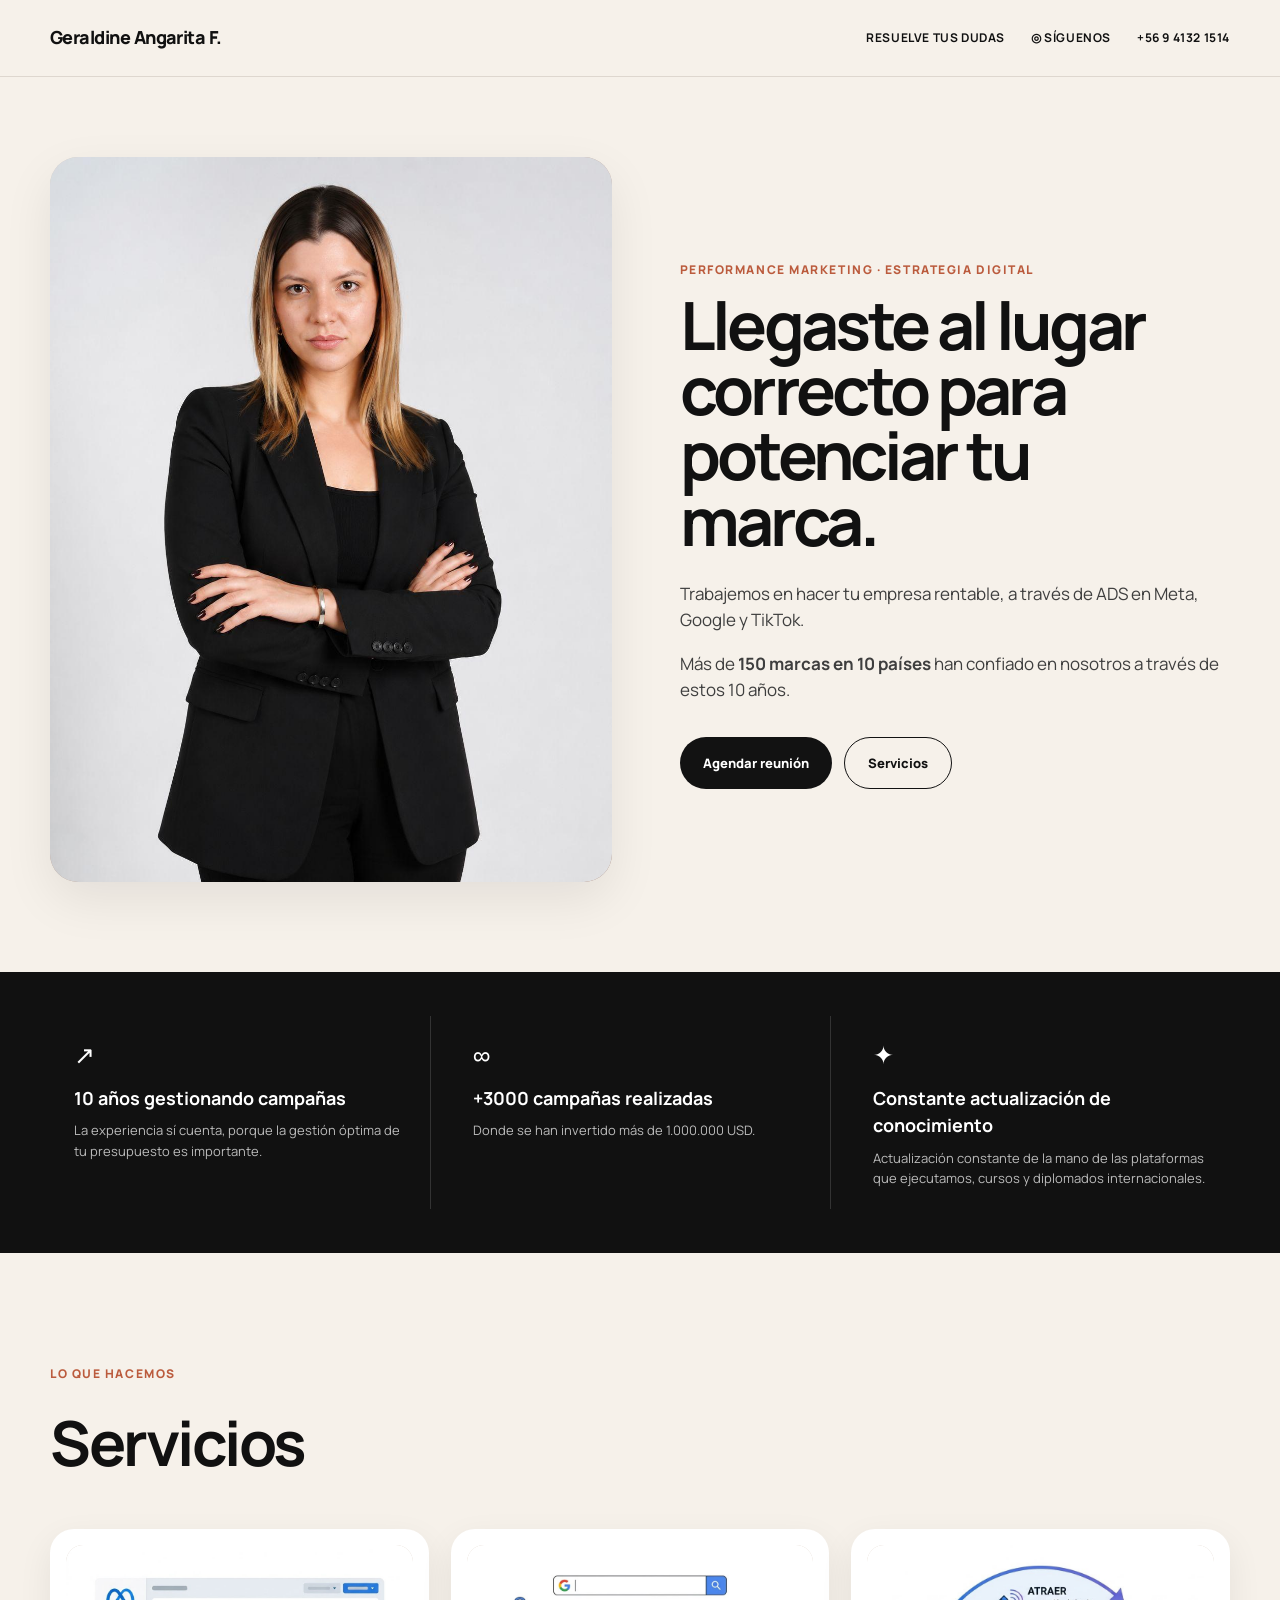
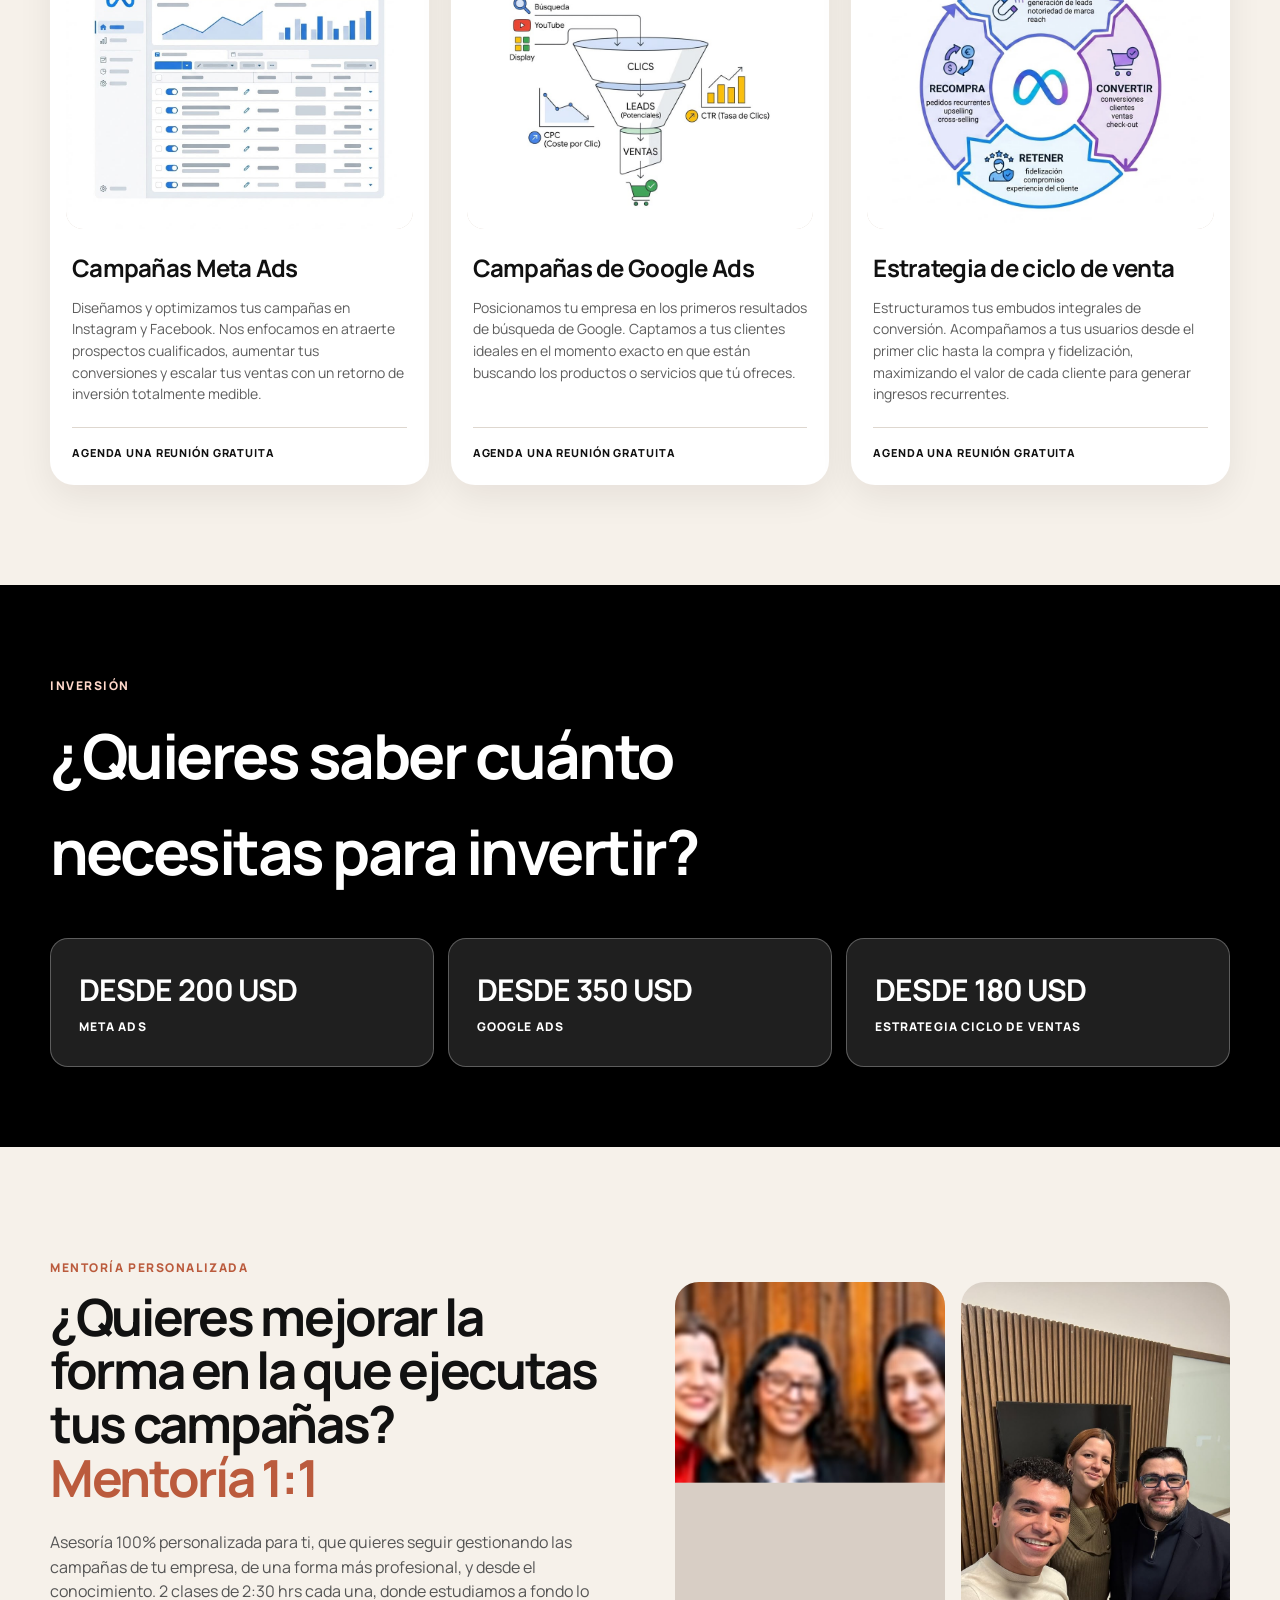
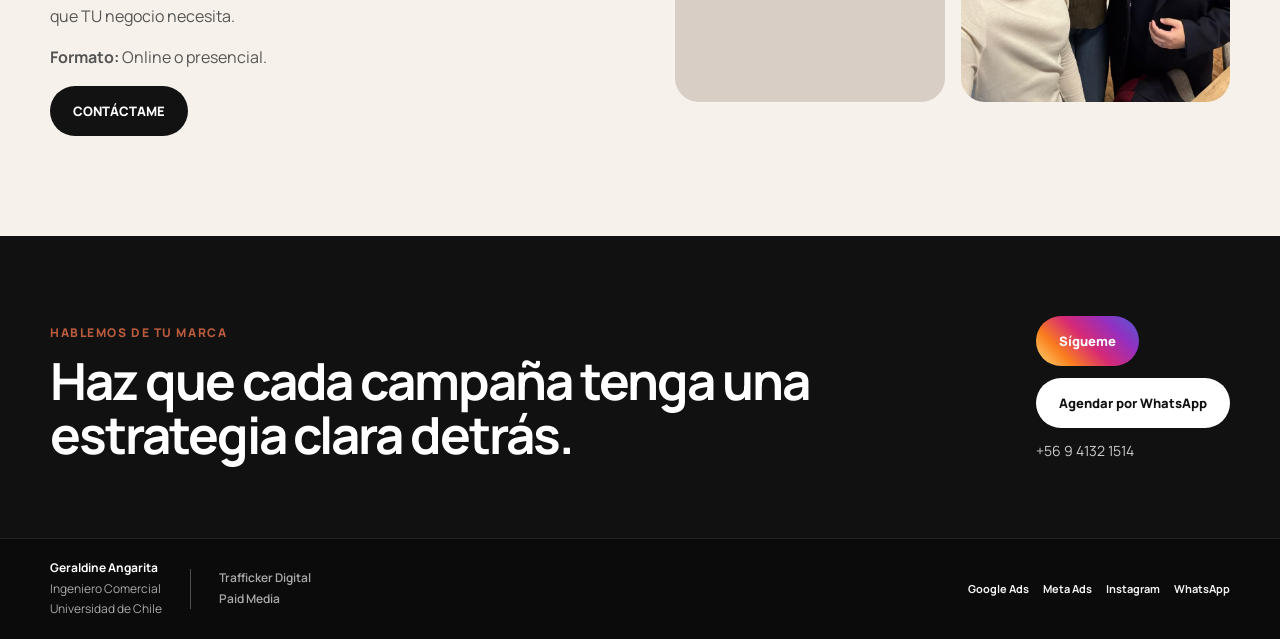
==== index.html @ 6c3e3c9b "Añadir cargos al pie y armonizar distribución" ====
<!doctype html><html lang="es"><head><meta charset="UTF-8"/><meta name="viewport" content="width=device-width,initial-scale=1"/><meta name="description" content="Geraldine Angarita F. — Estrategia y gestión de campañas de Meta Ads, Google Ads y ciclo de venta."/><title>Geraldine Angarita F. | Performance Ads</title><link rel="preconnect" href="https://fonts.googleapis.com"><link rel="preconnect" href="https://fonts.gstatic.com" crossorigin><link href="https://fonts.googleapis.com/css2?family=Manrope:wght@400;500;600;700;800&display=swap" rel="stylesheet"><link rel="stylesheet" href="/style.css"/><style>.service-photo{width:100%;height:100%;display:block;object-fit:cover;border-radius:inherit}.hero-image img{width:100%;height:100%;display:block;object-fit:cover;object-position:center 18%;}.mentor-main,.mentor-side{object-fit:cover;object-position:center center;}.contact-actions{display:flex;flex-direction:column;align-items:flex-start;gap:12px}.instagram-btn{display:inline-flex;align-items:center;gap:10px;text-decoration:none;background:linear-gradient(45deg,#feda75,#fa7e1e,#d62976,#962fbf,#4f5bd5)!important;color:#fff!important;border-color:transparent!important}.instagram-btn:hover{filter:brightness(.95);transform:translateY(-1px)}.instagram-btn svg{width:20px;height:20px;flex:0 0 20px}.footer-credentials{display:flex;flex-direction:column;gap:2px}.footer-professional{display:flex;flex-direction:column;gap:3px;padding-left:28px;border-left:1px solid rgba(255,255,255,.28);font-weight:600}.pricing-section{background:#000!important}.footer-inner{display:flex;align-items:center;justify-content:space-between;gap:28px;flex-wrap:wrap;padding:20px 0}.footer-identity{display:flex;align-items:center;gap:28px;flex-wrap:wrap}.footer-logos{display:flex;align-items:center;gap:14px;flex-wrap:wrap}.footer-logo{display:inline-flex;align-items:center;gap:7px;color:#fff;font-size:11px;font-weight:700;opacity:.95}.footer-logo svg{width:22px;height:22px;display:block}.footer-logo.meta svg{width:28px}.footer-logo.instagram svg{border-radius:7px;background:linear-gradient(45deg,#feda75,#fa7e1e,#d62976,#962fbf,#4f5bd5);padding:3px}.footer-logo.whatsapp svg{border-radius:50%;background:#25D366;padding:3px}@media(max-width:560px){.footer-logos{gap:10px}.footer-logo{font-size:10px}.footer-professional{padding-left:0;border-left:0;padding-top:10px;border-top:1px solid rgba(255,255,255,.28)}.footer-identity{gap:14px}}</style></head><body><header class="site-header"><div class="container nav-wrap"><a class="brand" href="#inicio">Geraldine Angarita F.</a><nav class="desktop-nav"><a href="#contacto">RESUELVE TUS DUDAS</a><a href="#contacto">◎ SÍGUENOS</a><a href="tel:+56941321514">+56 9 4132 1514</a></nav><button class="menu-btn" aria-label="Abrir menú">☰</button></div><div class="mobile-menu"><a href="#contacto">Resuelve tus dudas</a><a href="#contacto">Síguenos</a><a href="tel:+56941321514">+56 9 4132 1514</a></div></header><main><section class="hero container" id="inicio"><div class="hero-image reveal"><img src="/geraldine-hero.jpeg" alt="Geraldine Angarita"/></div><div class="hero-copy reveal reveal-delay"><p class="eyebrow">PERFORMANCE MARKETING · ESTRATEGIA DIGITAL</p><h1>Llegaste al lugar correcto para potenciar tu marca.</h1><p>Trabajemos en hacer tu empresa rentable, a través de ADS en Meta, Google y TikTok.</p><p>Más de <strong>150 marcas en 10 países</strong> han confiado en nosotros a través de estos 10 años.</p><div class="hero-actions"><a class="btn btn-dark" href="https://wa.me/56941321514" target="_blank" rel="noopener">Agendar reunión</a><a class="btn btn-outline" href="#servicios">Servicios</a></div></div></section><section class="proof-section"><div class="container proof-grid"><article class="proof-card reveal"><div class="proof-icon">↗</div><h3>10 años gestionando campañas</h3><p>La experiencia sí cuenta, porque la gestión óptima de tu presupuesto es importante.</p></article><article class="proof-card reveal reveal-delay"><div class="proof-icon">∞</div><h3>+3000 campañas realizadas</h3><p>Donde se han invertido más de 1.000.000 USD.</p></article><article class="proof-card reveal reveal-delay-2"><div class="proof-icon">✦</div><h3>Constante actualización de conocimiento</h3><p>Actualización constante de la mano de las plataformas que ejecutamos, cursos y diplomados internacionales.</p></article></div></section><section class="services-section container" id="servicios"><div class="section-heading reveal"><p class="eyebrow">LO QUE HACEMOS</p><h2>Servicios</h2></div><div class="services-grid"><article class="service-card reveal"><div class="service-visual meta-visual"><img class="service-photo" src="/meta-ads.jpeg" alt="Campañas Meta Ads"></div><h3>Campañas Meta Ads</h3><p>Diseñamos y optimizamos tus campañas en Instagram y Facebook. Nos enfocamos en atraerte prospectos cualificados, aumentar tus conversiones y escalar tus ventas con un retorno de inversión totalmente medible.</p><a class="service-cta" href="https://wa.me/56941321514" target="_blank" rel="noopener">AGENDA UNA REUNIÓN GRATUITA</a></article><article class="service-card reveal reveal-delay"><div class="service-visual google-visual"><img class="service-photo" src="/google-ads.jpeg" alt="Campañas de Google Ads"></div><h3>Campañas de Google Ads</h3><p>Posicionamos tu empresa en los primeros resultados de búsqueda de Google. Captamos a tus clientes ideales en el momento exacto en que están buscando los productos o servicios que tú ofreces.</p><a class="service-cta" href="https://wa.me/56941321514" target="_blank" rel="noopener">AGENDA UNA REUNIÓN GRATUITA</a></article><article class="service-card reveal reveal-delay-2"><div class="service-visual cycle-visual"><img class="service-photo" src="/ciclo-ventas.jpeg" alt="Estrategia de ciclo de venta"></div><h3>Estrategia de ciclo de venta</h3><p>Estructuramos tus embudos integrales de conversión. Acompañamos a tus usuarios desde el primer clic hasta la compra y fidelización, maximizando el valor de cada cliente para generar ingresos recurrentes.</p><a class="service-cta" href="https://wa.me/56941321514" target="_blank" rel="noopener">AGENDA UNA REUNIÓN GRATUITA</a></article></div></section><section class="pricing-section"><div class="container"><div class="section-heading light reveal"><p class="eyebrow">INVERSIÓN</p><h2>¿Quieres saber cuánto necesitas para invertir?</h2></div><div class="pricing-grid"><article class="price-card reveal"><strong>DESDE 200 USD</strong><span>META ADS</span></article><article class="price-card reveal reveal-delay"><strong>DESDE 350 USD</strong><span>GOOGLE ADS</span></article><article class="price-card reveal reveal-delay-2"><strong>DESDE 180 USD</strong><span>ESTRATEGIA CICLO DE VENTAS</span></article></div></div></section><section class="mentoring-section container" id="mentoria"><div class="mentoring-copy reveal"><p class="eyebrow">MENTORÍA PERSONALIZADA</p><h2>¿Quieres mejorar la forma en la que ejecutas tus campañas? <span>Mentoría 1:1</span></h2><p>Asesoría 100% personalizada para ti, que quieres seguir gestionando las campañas de tu empresa, de una forma más profesional, y desde el conocimiento. 2 clases de 2:30 hrs cada una, donde estudiamos a fondo lo que TU negocio necesita.</p><p><strong>Formato:</strong> Online o presencial.</p><a class="btn btn-dark" href="https://wa.me/56941321514" target="_blank" rel="noopener">CONTÁCTAME</a></div><div class="mentoring-gallery reveal reveal-delay"><img class="mentor-main" src="/mentoria.jpeg" alt="Sesión de mentoría personalizada"/><img class="mentor-side" src="/mentoria-2.jpeg" alt="Sesión de mentoría presencial"/></div></section><section class="contact-section" id="contacto"><div class="container contact-inner reveal"><div><p class="eyebrow">HABLEMOS DE TU MARCA</p><h2>Haz que cada campaña tenga una estrategia clara detrás.</h2></div><div class="contact-actions"><a class="btn btn-light instagram-btn" href="https://www.instagram.com/geraldineangarita/" target="_blank" rel="noopener" aria-label="Seguir a Geraldine Angarita en Instagram"><span>Sígueme</span></a><a class="btn btn-light" href="https://wa.me/56941321514" target="_blank" rel="noopener">Agendar por WhatsApp</a><a class="contact-phone" href="tel:+56941321514">+56 9 4132 1514</a></div></div></section></main><footer><div class="container footer-inner"><div class="footer-identity"><div class="footer-credentials"><strong>Geraldine Angarita</strong><span>Ingeniero Comercial</span><span>Universidad de Chile</span></div><div class="footer-professional"><span>Trafficker Digital</span><span>Paid Media</span></div></div><div class="footer-logos" aria-label="Plataformas"><span class="footer-logo google"><span>Google Ads</span></span><span class="footer-logo meta"><span>Meta Ads</span></span><a class="footer-logo instagram" href="https://www.instagram.com/geraldineangarita/" target="_blank" rel="noopener"><span>Instagram</span></a><a class="footer-logo whatsapp" href="https://wa.me/56941321514" target="_blank" rel="noopener"><span>WhatsApp</span></a></div></div></footer><script src="/main.js"></script></body></html>
---- style.css ----
:root{--bg:#f6f1ea;--paper:#fff;--ink:#111;--muted:#666;--line:#ded7cf;--accent:#bb5b3d;--dark:#121212;--soft:#eee5dc}*{box-sizing:border-box}html{scroll-behavior:smooth}body{margin:0;font-family:'Manrope',Arial,sans-serif;background:var(--bg);color:var(--ink);line-height:1.55}img{max-width:100%}a{color:inherit;text-decoration:none}.container{width:min(1180px,calc(100% - 40px));margin:auto}.site-header{position:sticky;top:0;z-index:30;background:rgba(246,241,234,.94);backdrop-filter:blur(10px);border-bottom:1px solid var(--line)}.nav-wrap{height:76px;display:flex;align-items:center;justify-content:space-between;gap:28px}.brand{font-size:18px;font-weight:800;letter-spacing:-.03em}.desktop-nav{display:flex;align-items:center;gap:26px;font-size:12px;font-weight:700;letter-spacing:.05em}.desktop-nav a:hover,.service-cta:hover{opacity:.65}.menu-btn{display:none;border:0;background:none;font-size:24px}.mobile-menu{display:none}.hero{display:grid;grid-template-columns:1.02fr 1fr;gap:68px;align-items:center;padding:80px 0 90px}.hero-image{min-height:560px;border-radius:28px;overflow:hidden;background:linear-gradient(135deg,#d9ccc0,#9c725f);box-shadow:0 18px 50px rgba(0,0,0,.08)}.hero-image img{width:100%;height:100%;min-height:560px;object-fit:cover;display:block}.hero-copy h1{font-size:clamp(45px,5.2vw,76px);line-height:.98;letter-spacing:-.055em;margin:12px 0 28px;max-width:760px}.hero-copy p{font-size:17px;color:#3e3e3e;max-width:650px}.eyebrow{font-size:12px!important;font-weight:800;letter-spacing:.13em;color:var(--accent)!important}.hero-actions{display:flex;gap:12px;margin-top:34px}.btn{display:inline-flex;align-items:center;justify-content:center;padding:15px 23px;border-radius:999px;font-size:13px;font-weight:800;transition:.2s ease}.btn-dark{background:var(--dark);color:#fff}.btn-outline{border:1px solid var(--dark)}.btn-light{background:#fff;color:#111}.proof-section{background:#111;color:#fff;padding:44px 0}.proof-grid{display:grid;grid-template-columns:repeat(3,1fr);gap:18px}.proof-card{padding:20px 24px;border-right:1px solid #333}.proof-card:last-child{border-right:0}.proof-icon{font-size:25px;margin-bottom:10px}.proof-card h3{font-size:18px;margin:0 0 8px}.proof-card p{font-size:13px;color:#bbb;margin:0}.services-section{padding:100px 0}.section-heading{margin-bottom:38px}.section-heading h2{font-size:clamp(38px,5vw,62px);letter-spacing:-.04em;margin:5px 0}.services-grid{display:grid;grid-template-columns:repeat(3,1fr);gap:22px}.service-card{background:var(--paper);border-radius:24px;padding:16px 16px 24px;box-shadow:0 12px 35px rgba(25,15,10,.07);display:flex;flex-direction:column}.service-visual{aspect-ratio:1.22/1;border-radius:17px;overflow:hidden;background:#e7ded6;margin-bottom:20px}.service-photo{width:100%;height:100%;object-fit:cover;display:block}.service-card h3{font-size:24px;letter-spacing:-.03em;margin:0 6px 10px}.service-card p{color:#5e5e5e;font-size:14px;margin:0 6px 22px;flex:1}.service-cta{margin:0 6px;font-size:11px;font-weight:800;letter-spacing:.08em;border-top:1px solid var(--line);padding-top:16px}.pricing-section{background:#b35c43;color:#fff;padding:80px 0}.section-heading.light .eyebrow{color:#ffd8cb!important}.section-heading.light h2{max-width:760px}.pricing-grid{display:grid;grid-template-columns:repeat(3,1fr);gap:14px}.price-card{background:rgba(255,255,255,.12);border:1px solid rgba(255,255,255,.28);border-radius:18px;padding:28px}.price-card strong{display:block;font-size:30px;letter-spacing:-.03em}.price-card span{font-size:12px;font-weight:800;letter-spacing:.09em}.mentoring-section{display:grid;grid-template-columns:1fr 1fr;gap:70px;align-items:center;padding:100px 0}.mentoring-copy h2{font-size:clamp(36px,4vw,58px);line-height:1.05;letter-spacing:-.045em;margin:10px 0 25px}.mentoring-copy h2 span{color:var(--accent)}.mentoring-copy p{color:#555}.mentoring-gallery{display:grid;grid-template-columns:1fr 1fr;gap:16px;align-items:stretch}.mentoring-gallery img,.mentoring-gallery .mentor-main,.mentoring-gallery .mentor-side{width:100%;height:420px;object-fit:cover;object-position:center;border-radius:24px;background:#d8cec5;display:block}.contact-section{background:#111;color:#fff;padding:76px 0}.contact-inner{display:flex;align-items:end;justify-content:space-between;gap:40px}.contact-inner h2{font-size:clamp(34px,4vw,55px);line-height:1.05;letter-spacing:-.04em;max-width:760px;margin:8px 0 0}.contact-actions{display:flex;flex-direction:column;align-items:flex-end;gap:14px}.contact-phone{font-size:14px;color:#ccc}footer{background:#0b0b0b;color:#aaa;border-top:1px solid #222}.footer-inner{min-height:80px;display:flex;align-items:center;justify-content:space-between;font-size:12px}.footer-inner strong{color:#fff}.reveal{opacity:1;transform:none}.is-visible{opacity:1!important;transform:none!important}@media(max-width:900px){.desktop-nav{display:none}.menu-btn{display:block}.mobile-menu.open{display:flex;flex-direction:column;gap:14px;padding:18px 20px;border-top:1px solid var(--line);font-size:14px}.hero,.mentoring-section{grid-template-columns:1fr;gap:38px}.hero{padding:45px 0 70px}.hero-image{min-height:430px}.hero-image img{min-height:430px}.proof-grid,.services-grid,.pricing-grid{grid-template-columns:1fr}.proof-card{border-right:0;border-bottom:1px solid #333}.contact-inner{align-items:flex-start;flex-direction:column}.contact-actions{align-items:flex-start}.mentoring-gallery{grid-template-columns:1fr 1fr}.mentoring-gallery img,.mentoring-gallery .mentor-main,.mentoring-gallery .mentor-side{height:360px}}@media(max-width:560px){.container{width:min(100% - 28px,1180px)}.nav-wrap{height:66px}.brand{font-size:16px}.hero-copy h1{font-size:44px}.hero-actions{flex-direction:column}.btn{width:100%}.services-section,.mentoring-section{padding:72px 0}.price-card strong{font-size:25px}.footer-inner{flex-direction:column;justify-content:center;gap:5px;align-items:flex-start}.mentoring-gallery{grid-template-columns:1fr}.mentoring-gallery img,.mentoring-gallery .mentor-main,.mentoring-gallery .mentor-side{height:360px}}
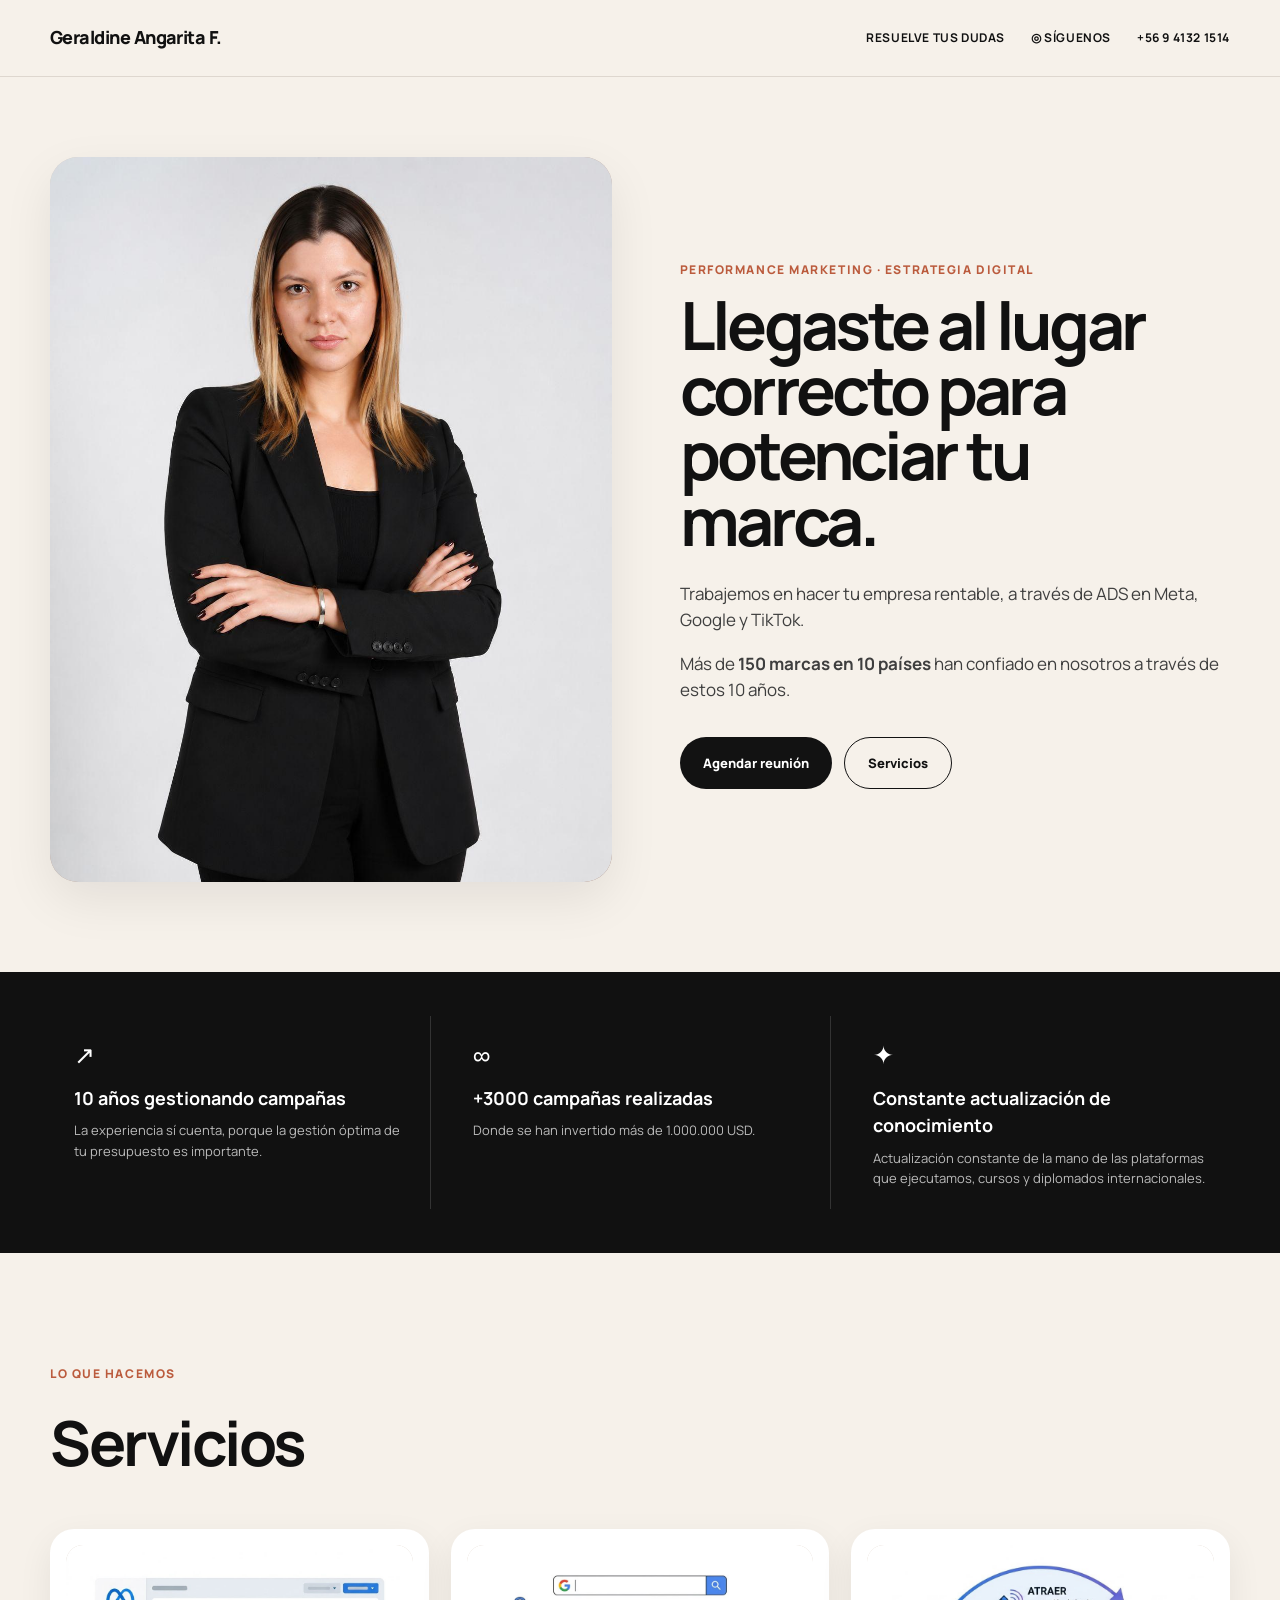
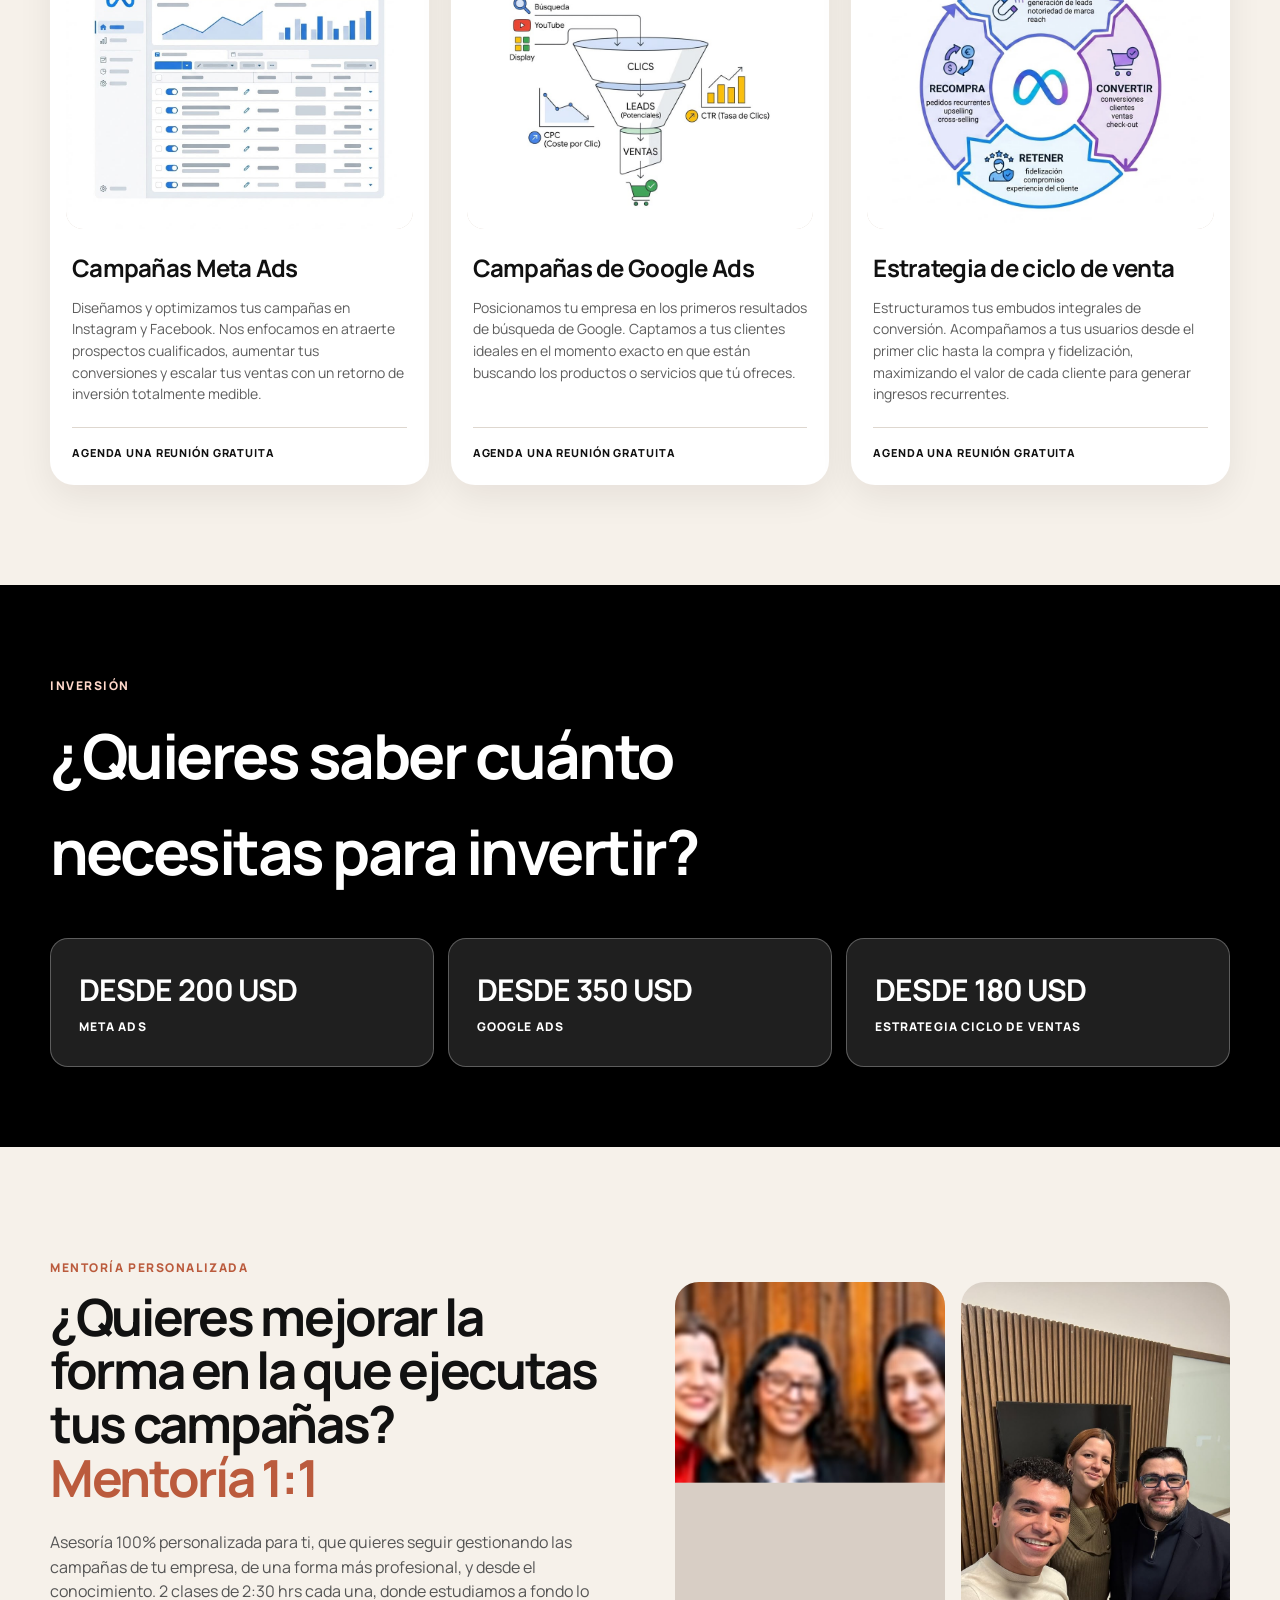
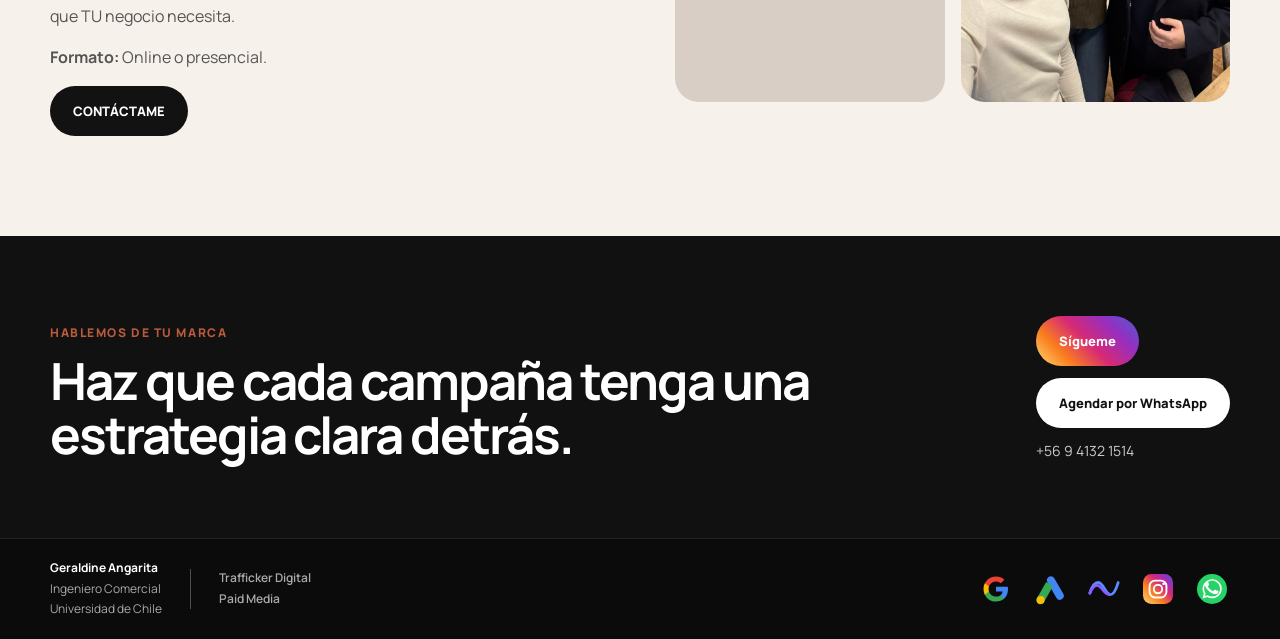
==== commit cb290574: "Reemplazar textos del footer por logos de plataformas" ====
--- a/index.html
+++ b/index.html
@@ -1 +1 @@
-<!doctype html><html lang="es"><head><meta charset="UTF-8"/><meta name="viewport" content="width=device-width,initial-scale=1"/><meta name="description" content="Geraldine Angarita F. — Estrategia y gestión de campañas de Meta Ads, Google Ads y ciclo de venta."/><title>Geraldine Angarita F. | Performance Ads</title><link rel="preconnect" href="https://fonts.googleapis.com"><link rel="preconnect" href="https://fonts.gstatic.com" crossorigin><link href="https://fonts.googleapis.com/css2?family=Manrope:wght@400;500;600;700;800&display=swap" rel="stylesheet"><link rel="stylesheet" href="/style.css"/><style>.service-photo{width:100%;height:100%;display:block;object-fit:cover;border-radius:inherit}.hero-image img{width:100%;height:100%;display:block;object-fit:cover;object-position:center 18%;}.mentor-main,.mentor-side{object-fit:cover;object-position:center center;}.contact-actions{display:flex;flex-direction:column;align-items:flex-start;gap:12px}.instagram-btn{display:inline-flex;align-items:center;gap:10px;text-decoration:none;background:linear-gradient(45deg,#feda75,#fa7e1e,#d62976,#962fbf,#4f5bd5)!important;color:#fff!important;border-color:transparent!important}.instagram-btn:hover{filter:brightness(.95);transform:translateY(-1px)}.instagram-btn svg{width:20px;height:20px;flex:0 0 20px}.footer-credentials{display:flex;flex-direction:column;gap:2px}.footer-professional{display:flex;flex-direction:column;gap:3px;padding-left:28px;border-left:1px solid rgba(255,255,255,.28);font-weight:600}.pricing-section{background:#000!important}.footer-inner{display:flex;align-items:center;justify-content:space-between;gap:28px;flex-wrap:wrap;padding:20px 0}.footer-identity{display:flex;align-items:center;gap:28px;flex-wrap:wrap}.footer-logos{display:flex;align-items:center;gap:14px;flex-wrap:wrap}.footer-logo{display:inline-flex;align-items:center;gap:7px;color:#fff;font-size:11px;font-weight:700;opacity:.95}.footer-logo svg{width:22px;height:22px;display:block}.footer-logo.meta svg{width:28px}.footer-logo.instagram svg{border-radius:7px;background:linear-gradient(45deg,#feda75,#fa7e1e,#d62976,#962fbf,#4f5bd5);padding:3px}.footer-logo.whatsapp svg{border-radius:50%;background:#25D366;padding:3px}@media(max-width:560px){.footer-logos{gap:10px}.footer-logo{font-size:10px}.footer-professional{padding-left:0;border-left:0;padding-top:10px;border-top:1px solid rgba(255,255,255,.28)}.footer-identity{gap:14px}}</style></head><body><header class="site-header"><div class="container nav-wrap"><a class="brand" href="#inicio">Geraldine Angarita F.</a><nav class="desktop-nav"><a href="#contacto">RESUELVE TUS DUDAS</a><a href="#contacto">◎ SÍGUENOS</a><a href="tel:+56941321514">+56 9 4132 1514</a></nav><button class="menu-btn" aria-label="Abrir menú">☰</button></div><div class="mobile-menu"><a href="#contacto">Resuelve tus dudas</a><a href="#contacto">Síguenos</a><a href="tel:+56941321514">+56 9 4132 1514</a></div></header><main><section class="hero container" id="inicio"><div class="hero-image reveal"><img src="/geraldine-hero.jpeg" alt="Geraldine Angarita"/></div><div class="hero-copy reveal reveal-delay"><p class="eyebrow">PERFORMANCE MARKETING · ESTRATEGIA DIGITAL</p><h1>Llegaste al lugar correcto para potenciar tu marca.</h1><p>Trabajemos en hacer tu empresa rentable, a través de ADS en Meta, Google y TikTok.</p><p>Más de <strong>150 marcas en 10 países</strong> han confiado en nosotros a través de estos 10 años.</p><div class="hero-actions"><a class="btn btn-dark" href="https://wa.me/56941321514" target="_blank" rel="noopener">Agendar reunión</a><a class="btn btn-outline" href="#servicios">Servicios</a></div></div></section><section class="proof-section"><div class="container proof-grid"><article class="proof-card reveal"><div class="proof-icon">↗</div><h3>10 años gestionando campañas</h3><p>La experiencia sí cuenta, porque la gestión óptima de tu presupuesto es importante.</p></article><article class="proof-card reveal reveal-delay"><div class="proof-icon">∞</div><h3>+3000 campañas realizadas</h3><p>Donde se han invertido más de 1.000.000 USD.</p></article><article class="proof-card reveal reveal-delay-2"><div class="proof-icon">✦</div><h3>Constante actualización de conocimiento</h3><p>Actualización constante de la mano de las plataformas que ejecutamos, cursos y diplomados internacionales.</p></article></div></section><section class="services-section container" id="servicios"><div class="section-heading reveal"><p class="eyebrow">LO QUE HACEMOS</p><h2>Servicios</h2></div><div class="services-grid"><article class="service-card reveal"><div class="service-visual meta-visual"><img class="service-photo" src="/meta-ads.jpeg" alt="Campañas Meta Ads"></div><h3>Campañas Meta Ads</h3><p>Diseñamos y optimizamos tus campañas en Instagram y Facebook. Nos enfocamos en atraerte prospectos cualificados, aumentar tus conversiones y escalar tus ventas con un retorno de inversión totalmente medible.</p><a class="service-cta" href="https://wa.me/56941321514" target="_blank" rel="noopener">AGENDA UNA REUNIÓN GRATUITA</a></article><article class="service-card reveal reveal-delay"><div class="service-visual google-visual"><img class="service-photo" src="/google-ads.jpeg" alt="Campañas de Google Ads"></div><h3>Campañas de Google Ads</h3><p>Posicionamos tu empresa en los primeros resultados de búsqueda de Google. Captamos a tus clientes ideales en el momento exacto en que están buscando los productos o servicios que tú ofreces.</p><a class="service-cta" href="https://wa.me/56941321514" target="_blank" rel="noopener">AGENDA UNA REUNIÓN GRATUITA</a></article><article class="service-card reveal reveal-delay-2"><div class="service-visual cycle-visual"><img class="service-photo" src="/ciclo-ventas.jpeg" alt="Estrategia de ciclo de venta"></div><h3>Estrategia de ciclo de venta</h3><p>Estructuramos tus embudos integrales de conversión. Acompañamos a tus usuarios desde el primer clic hasta la compra y fidelización, maximizando el valor de cada cliente para generar ingresos recurrentes.</p><a class="service-cta" href="https://wa.me/56941321514" target="_blank" rel="noopener">AGENDA UNA REUNIÓN GRATUITA</a></article></div></section><section class="pricing-section"><div class="container"><div class="section-heading light reveal"><p class="eyebrow">INVERSIÓN</p><h2>¿Quieres saber cuánto necesitas para invertir?</h2></div><div class="pricing-grid"><article class="price-card reveal"><strong>DESDE 200 USD</strong><span>META ADS</span></article><article class="price-card reveal reveal-delay"><strong>DESDE 350 USD</strong><span>GOOGLE ADS</span></article><article class="price-card reveal reveal-delay-2"><strong>DESDE 180 USD</strong><span>ESTRATEGIA CICLO DE VENTAS</span></article></div></div></section><section class="mentoring-section container" id="mentoria"><div class="mentoring-copy reveal"><p class="eyebrow">MENTORÍA PERSONALIZADA</p><h2>¿Quieres mejorar la forma en la que ejecutas tus campañas? <span>Mentoría 1:1</span></h2><p>Asesoría 100% personalizada para ti, que quieres seguir gestionando las campañas de tu empresa, de una forma más profesional, y desde el conocimiento. 2 clases de 2:30 hrs cada una, donde estudiamos a fondo lo que TU negocio necesita.</p><p><strong>Formato:</strong> Online o presencial.</p><a class="btn btn-dark" href="https://wa.me/56941321514" target="_blank" rel="noopener">CONTÁCTAME</a></div><div class="mentoring-gallery reveal reveal-delay"><img class="mentor-main" src="/mentoria.jpeg" alt="Sesión de mentoría personalizada"/><img class="mentor-side" src="/mentoria-2.jpeg" alt="Sesión de mentoría presencial"/></div></section><section class="contact-section" id="contacto"><div class="container contact-inner reveal"><div><p class="eyebrow">HABLEMOS DE TU MARCA</p><h2>Haz que cada campaña tenga una estrategia clara detrás.</h2></div><div class="contact-actions"><a class="btn btn-light instagram-btn" href="https://www.instagram.com/geraldineangarita/" target="_blank" rel="noopener" aria-label="Seguir a Geraldine Angarita en Instagram"><span>Sígueme</span></a><a class="btn btn-light" href="https://wa.me/56941321514" target="_blank" rel="noopener">Agendar por WhatsApp</a><a class="contact-phone" href="tel:+56941321514">+56 9 4132 1514</a></div></div></section></main><footer><div class="container footer-inner"><div class="footer-identity"><div class="footer-credentials"><strong>Geraldine Angarita</strong><span>Ingeniero Comercial</span><span>Universidad de Chile</span></div><div class="footer-professional"><span>Trafficker Digital</span><span>Paid Media</span></div></div><div class="footer-logos" aria-label="Plataformas"><span class="footer-logo google"><span>Google Ads</span></span><span class="footer-logo meta"><span>Meta Ads</span></span><a class="footer-logo instagram" href="https://www.instagram.com/geraldineangarita/" target="_blank" rel="noopener"><span>Instagram</span></a><a class="footer-logo whatsapp" href="https://wa.me/56941321514" target="_blank" rel="noopener"><span>WhatsApp</span></a></div></div></footer><script src="/main.js"></script></body></html>+<!doctype html><html lang="es"><head><meta charset="UTF-8"/><meta name="viewport" content="width=device-width,initial-scale=1"/><meta name="description" content="Geraldine Angarita F. — Estrategia y gestión de campañas de Meta Ads, Google Ads y ciclo de venta."/><title>Geraldine Angarita F. | Performance Ads</title><link rel="preconnect" href="https://fonts.googleapis.com"><link rel="preconnect" href="https://fonts.gstatic.com" crossorigin><link href="https://fonts.googleapis.com/css2?family=Manrope:wght@400;500;600;700;800&display=swap" rel="stylesheet"><link rel="stylesheet" href="/style.css"/><style>.service-photo{width:100%;height:100%;display:block;object-fit:cover;border-radius:inherit}.hero-image img{width:100%;height:100%;display:block;object-fit:cover;object-position:center 18%;}.mentor-main,.mentor-side{object-fit:cover;object-position:center center;}.contact-actions{display:flex;flex-direction:column;align-items:flex-start;gap:12px}.instagram-btn{display:inline-flex;align-items:center;gap:10px;text-decoration:none;background:linear-gradient(45deg,#feda75,#fa7e1e,#d62976,#962fbf,#4f5bd5)!important;color:#fff!important;border-color:transparent!important}.footer-credentials{display:flex;flex-direction:column;gap:2px}.footer-professional{display:flex;flex-direction:column;gap:3px;padding-left:28px;border-left:1px solid rgba(255,255,255,.28);font-weight:600}.pricing-section{background:#000!important}.footer-inner{display:flex;align-items:center;justify-content:space-between;gap:28px;flex-wrap:wrap;padding:20px 0}.footer-identity{display:flex;align-items:center;gap:28px;flex-wrap:wrap}.footer-logos{display:flex;align-items:center;gap:18px;flex-wrap:wrap}.footer-logo{width:36px;height:36px;display:flex;align-items:center;justify-content:center;text-decoration:none}.footer-logo svg{max-width:34px;max-height:34px;display:block}.footer-logo.google svg{width:30px}.footer-logo.googleads svg{width:32px}.footer-logo.meta svg{width:38px}.footer-logo.instagram svg{width:30px;height:30px}.footer-logo.whatsapp svg{width:30px;height:30px}@media(max-width:560px){.footer-logos{gap:12px}.footer-professional{padding-left:0;border-left:0;padding-top:10px;border-top:1px solid rgba(255,255,255,.28)}.footer-identity{gap:14px}}</style></head><body><header class="site-header"><div class="container nav-wrap"><a class="brand" href="#inicio">Geraldine Angarita F.</a><nav class="desktop-nav"><a href="#contacto">RESUELVE TUS DUDAS</a><a href="#contacto">◎ SÍGUENOS</a><a href="tel:+56941321514">+56 9 4132 1514</a></nav><button class="menu-btn" aria-label="Abrir menú">☰</button></div><div class="mobile-menu"><a href="#contacto">Resuelve tus dudas</a><a href="#contacto">Síguenos</a><a href="tel:+56941321514">+56 9 4132 1514</a></div></header><main><section class="hero container" id="inicio"><div class="hero-image reveal"><img src="/geraldine-hero.jpeg" alt="Geraldine Angarita"/></div><div class="hero-copy reveal reveal-delay"><p class="eyebrow">PERFORMANCE MARKETING · ESTRATEGIA DIGITAL</p><h1>Llegaste al lugar correcto para potenciar tu marca.</h1><p>Trabajemos en hacer tu empresa rentable, a través de ADS en Meta, Google y TikTok.</p><p>Más de <strong>150 marcas en 10 países</strong> han confiado en nosotros a través de estos 10 años.</p><div class="hero-actions"><a class="btn btn-dark" href="https://wa.me/56941321514" target="_blank" rel="noopener">Agendar reunión</a><a class="btn btn-outline" href="#servicios">Servicios</a></div></div></section><section class="proof-section"><div class="container proof-grid"><article class="proof-card reveal"><div class="proof-icon">↗</div><h3>10 años gestionando campañas</h3><p>La experiencia sí cuenta, porque la gestión óptima de tu presupuesto es importante.</p></article><article class="proof-card reveal reveal-delay"><div class="proof-icon">∞</div><h3>+3000 campañas realizadas</h3><p>Donde se han invertido más de 1.000.000 USD.</p></article><article class="proof-card reveal reveal-delay-2"><div class="proof-icon">✦</div><h3>Constante actualización de conocimiento</h3><p>Actualización constante de la mano de las plataformas que ejecutamos, cursos y diplomados internacionales.</p></article></div></section><section class="services-section container" id="servicios"><div class="section-heading reveal"><p class="eyebrow">LO QUE HACEMOS</p><h2>Servicios</h2></div><div class="services-grid"><article class="service-card reveal"><div class="service-visual meta-visual"><img class="service-photo" src="/meta-ads.jpeg" alt="Campañas Meta Ads"></div><h3>Campañas Meta Ads</h3><p>Diseñamos y optimizamos tus campañas en Instagram y Facebook. Nos enfocamos en atraerte prospectos cualificados, aumentar tus conversiones y escalar tus ventas con un retorno de inversión totalmente medible.</p><a class="service-cta" href="https://wa.me/56941321514" target="_blank" rel="noopener">AGENDA UNA REUNIÓN GRATUITA</a></article><article class="service-card reveal reveal-delay"><div class="service-visual google-visual"><img class="service-photo" src="/google-ads.jpeg" alt="Campañas de Google Ads"></div><h3>Campañas de Google Ads</h3><p>Posicionamos tu empresa en los primeros resultados de búsqueda de Google. Captamos a tus clientes ideales en el momento exacto en que están buscando los productos o servicios que tú ofreces.</p><a class="service-cta" href="https://wa.me/56941321514" target="_blank" rel="noopener">AGENDA UNA REUNIÓN GRATUITA</a></article><article class="service-card reveal reveal-delay-2"><div class="service-visual cycle-visual"><img class="service-photo" src="/ciclo-ventas.jpeg" alt="Estrategia de ciclo de venta"></div><h3>Estrategia de ciclo de venta</h3><p>Estructuramos tus embudos integrales de conversión. Acompañamos a tus usuarios desde el primer clic hasta la compra y fidelización, maximizando el valor de cada cliente para generar ingresos recurrentes.</p><a class="service-cta" href="https://wa.me/56941321514" target="_blank" rel="noopener">AGENDA UNA REUNIÓN GRATUITA</a></article></div></section><section class="pricing-section"><div class="container"><div class="section-heading light reveal"><p class="eyebrow">INVERSIÓN</p><h2>¿Quieres saber cuánto necesitas para invertir?</h2></div><div class="pricing-grid"><article class="price-card reveal"><strong>DESDE 200 USD</strong><span>META ADS</span></article><article class="price-card reveal reveal-delay"><strong>DESDE 350 USD</strong><span>GOOGLE ADS</span></article><article class="price-card reveal reveal-delay-2"><strong>DESDE 180 USD</strong><span>ESTRATEGIA CICLO DE VENTAS</span></article></div></div></section><section class="mentoring-section container" id="mentoria"><div class="mentoring-copy reveal"><p class="eyebrow">MENTORÍA PERSONALIZADA</p><h2>¿Quieres mejorar la forma en la que ejecutas tus campañas? <span>Mentoría 1:1</span></h2><p>Asesoría 100% personalizada para ti, que quieres seguir gestionando las campañas de tu empresa, de una forma más profesional, y desde el conocimiento. 2 clases de 2:30 hrs cada una, donde estudiamos a fondo lo que TU negocio necesita.</p><p><strong>Formato:</strong> Online o presencial.</p><a class="btn btn-dark" href="https://wa.me/56941321514" target="_blank" rel="noopener">CONTÁCTAME</a></div><div class="mentoring-gallery reveal reveal-delay"><img class="mentor-main" src="/mentoria.jpeg" alt="Sesión de mentoría personalizada"/><img class="mentor-side" src="/mentoria-2.jpeg" alt="Sesión de mentoría presencial"/></div></section><section class="contact-section" id="contacto"><div class="container contact-inner reveal"><div><p class="eyebrow">HABLEMOS DE TU MARCA</p><h2>Haz que cada campaña tenga una estrategia clara detrás.</h2></div><div class="contact-actions"><a class="btn btn-light instagram-btn" href="https://www.instagram.com/geraldineangarita/" target="_blank" rel="noopener"><span>Sígueme</span></a><a class="btn btn-light" href="https://wa.me/56941321514" target="_blank" rel="noopener">Agendar por WhatsApp</a><a class="contact-phone" href="tel:+56941321514">+56 9 4132 1514</a></div></div></section></main><footer><div class="container footer-inner"><div class="footer-identity"><div class="footer-credentials"><strong>Geraldine Angarita</strong><span>Ingeniero Comercial</span><span>Universidad de Chile</span></div><div class="footer-professional"><span>Trafficker Digital</span><span>Paid Media</span></div></div><div class="footer-logos" aria-label="Plataformas"><span class="footer-logo google" title="Google"><svg viewBox="0 0 24 24" aria-hidden="true"><path fill="#4285F4" d="M21.6 12.23c0-.71-.06-1.4-.18-2.07H12v3.92h5.38a4.6 4.6 0 0 1-2 3.02v2.54h3.24c1.9-1.75 2.98-4.33 2.98-7.41Z"/><path fill="#34A853" d="M12 22c2.7 0 4.97-.9 6.63-2.36l-3.24-2.54c-.9.6-2.05.96-3.39.96-2.61 0-4.82-1.76-5.61-4.13H3.04v2.62A10 10 0 0 0 12 22Z"/><path fill="#FBBC05" d="M6.39 13.93A6 6 0 0 1 6.08 12c0-.67.11-1.32.31-1.93V7.45H3.04A10 10 0 0 0 2 12c0 1.61.39 3.14 1.04 4.55l3.35-2.62Z"/><path fill="#EA4335" d="M12 5.94c1.47 0 2.79.5 3.83 1.5l2.87-2.87A9.64 9.64 0 0 0 12 2a10 10 0 0 0-8.96 5.45l3.35 2.62C7.18 7.7 9.39 5.94 12 5.94Z"/></svg></span><span class="footer-logo googleads" title="Google Ads"><svg viewBox="0 0 32 32" aria-hidden="true"><path fill="#4285F4" d="M13.4 5.2a4 4 0 0 1 6.9 0l9.1 15.8a4 4 0 0 1-6.9 4L13.4 9.2a4 4 0 0 1 0-4Z"/><path fill="#34A853" d="M12.2 9.1 3.1 24.9a4 4 0 1 0 6.9 4l9.1-15.8-6.9-4Z"/><circle cx="6.6" cy="26.9" r="4" fill="#FBBC04"/></svg></span><span class="footer-logo meta" title="Meta Ads"><svg viewBox="0 0 48 28" aria-hidden="true" fill="none"><path d="M4 20C7 10 11 5 16 5c7 0 10 17 17 17 5 0 8-7 11-17" stroke="#5B8CFF" stroke-width="4" stroke-linecap="round"/><path d="M4 20c3-7 6-11 10-11 7 0 10 13 17 13" stroke="#8A5CFF" stroke-width="4" stroke-linecap="round"/></svg></span><a class="footer-logo instagram" href="https://www.instagram.com/geraldineangarita/" target="_blank" rel="noopener" title="Instagram"><svg viewBox="0 0 32 32" aria-hidden="true"><defs><linearGradient id="ig" x1="0" y1="1" x2="1" y2="0"><stop offset="0" stop-color="#feda75"/><stop offset=".35" stop-color="#fa7e1e"/><stop offset=".62" stop-color="#d62976"/><stop offset=".82" stop-color="#962fbf"/><stop offset="1" stop-color="#4f5bd5"/></linearGradient></defs><rect width="32" height="32" rx="9" fill="url(#ig)"/><rect x="7" y="7" width="18" height="18" rx="6" fill="none" stroke="#fff" stroke-width="2"/><circle cx="16" cy="16" r="4.5" fill="none" stroke="#fff" stroke-width="2"/><circle cx="22" cy="10.5" r="1.4" fill="#fff"/></svg></a><a class="footer-logo whatsapp" href="https://wa.me/56941321514" target="_blank" rel="noopener" title="WhatsApp"><svg viewBox="0 0 32 32" aria-hidden="true"><circle cx="16" cy="16" r="16" fill="#25D366"/><path fill="#fff" d="M23.4 8.5A10.3 10.3 0 0 0 7.2 20.9L5.8 26l5.2-1.4A10.3 10.3 0 0 0 26.4 15.6c0-2.7-1.1-5.2-3-7.1Zm-7.3 15.6a8.5 8.5 0 0 1-4.3-1.2l-.3-.2-3.1.8.8-3-.2-.3a8.5 8.5 0 1 1 7.1 3.9Zm4.7-6.4c-.3-.1-1.5-.8-1.8-.8-.2-.1-.4-.1-.6.2-.2.3-.7.8-.9 1-.2.2-.3.2-.6.1-2.2-1.1-3.7-2-5.2-4.5-.4-.7.4-.7 1.1-2.2.1-.2 0-.4 0-.6l-.8-2c-.2-.5-.5-.5-.7-.5h-.6c-.2 0-.6.1-.9.4-.3.3-1.2 1.2-1.2 2.9 0 1.7 1.3 3.4 1.4 3.6.2.2 2.5 3.8 6 5.3.8.4 1.5.6 2 .7.8.3 1.6.2 2.2.1.7-.1 2.1-.9 2.4-1.7.3-.8.3-1.5.2-1.7-.1-.1-.3-.2-.6-.3Z"/></svg></a></div></div></footer><script src="/main.js"></script></body></html>
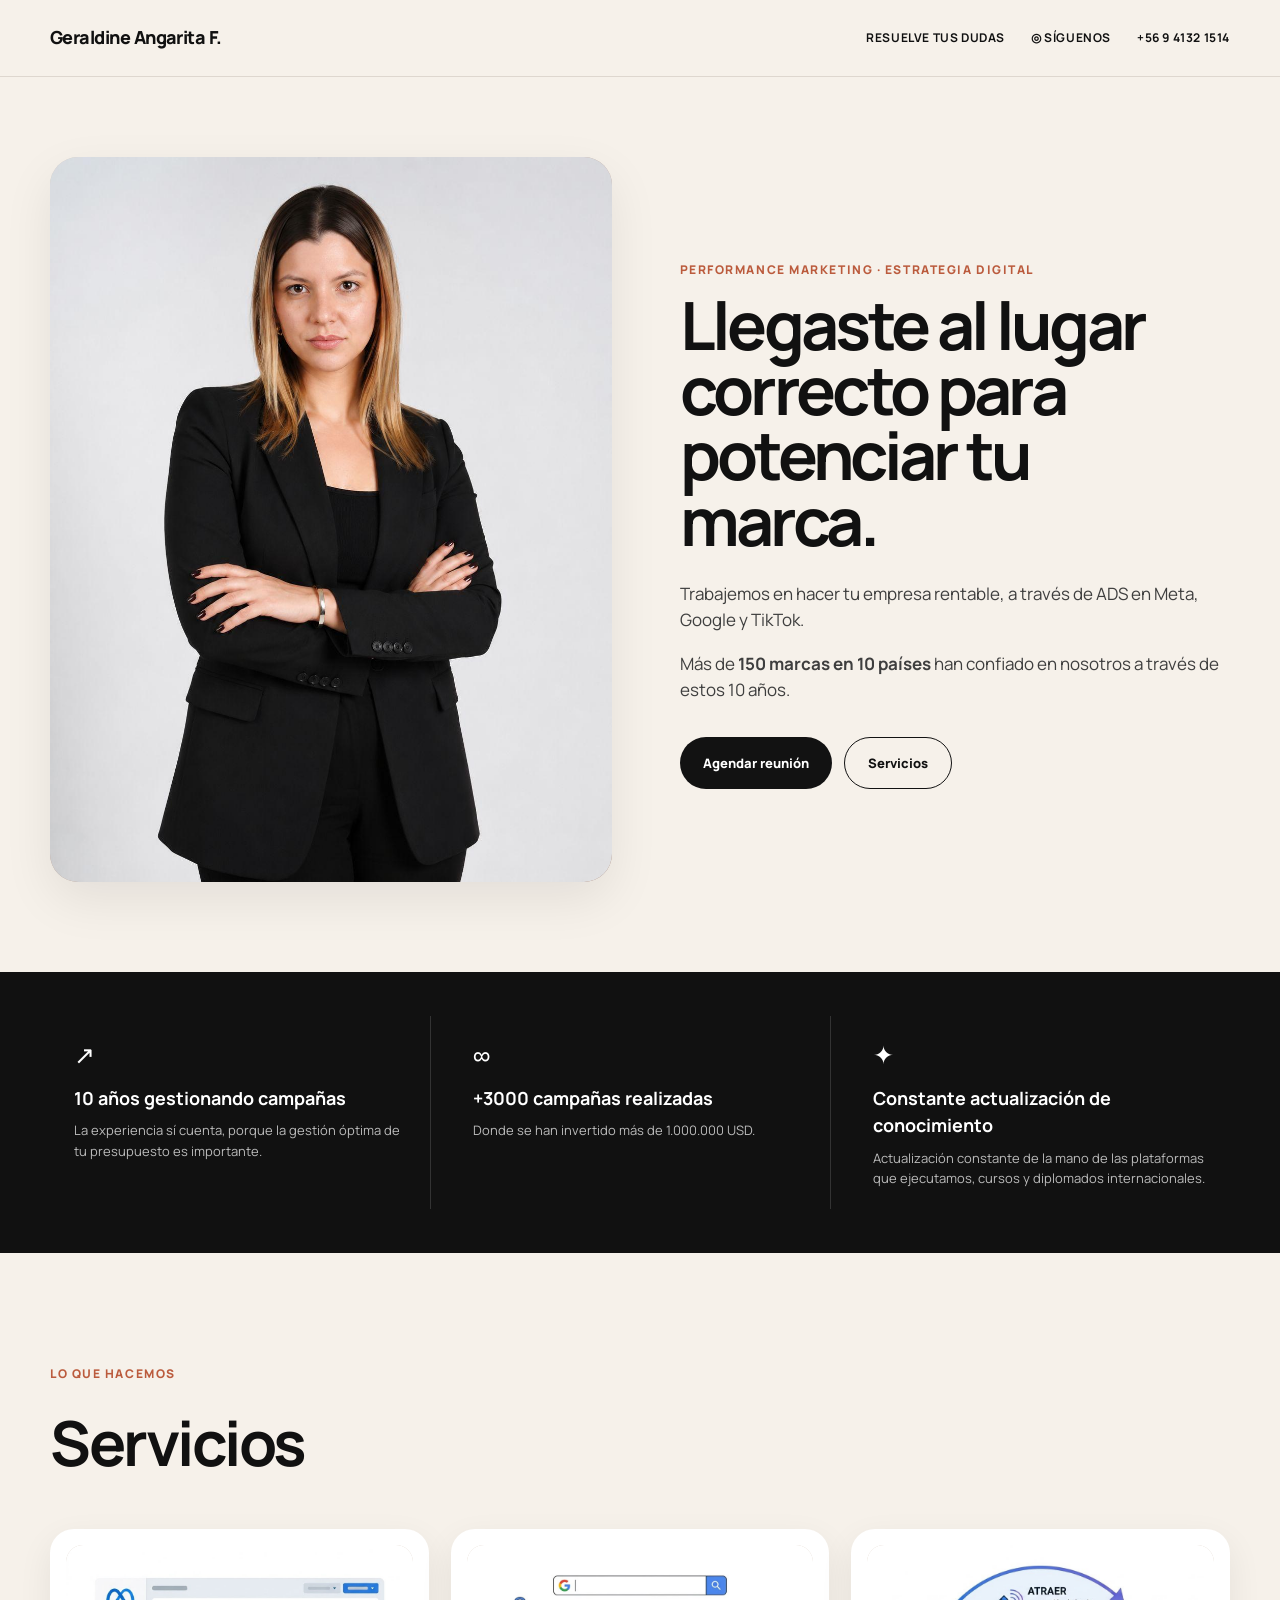
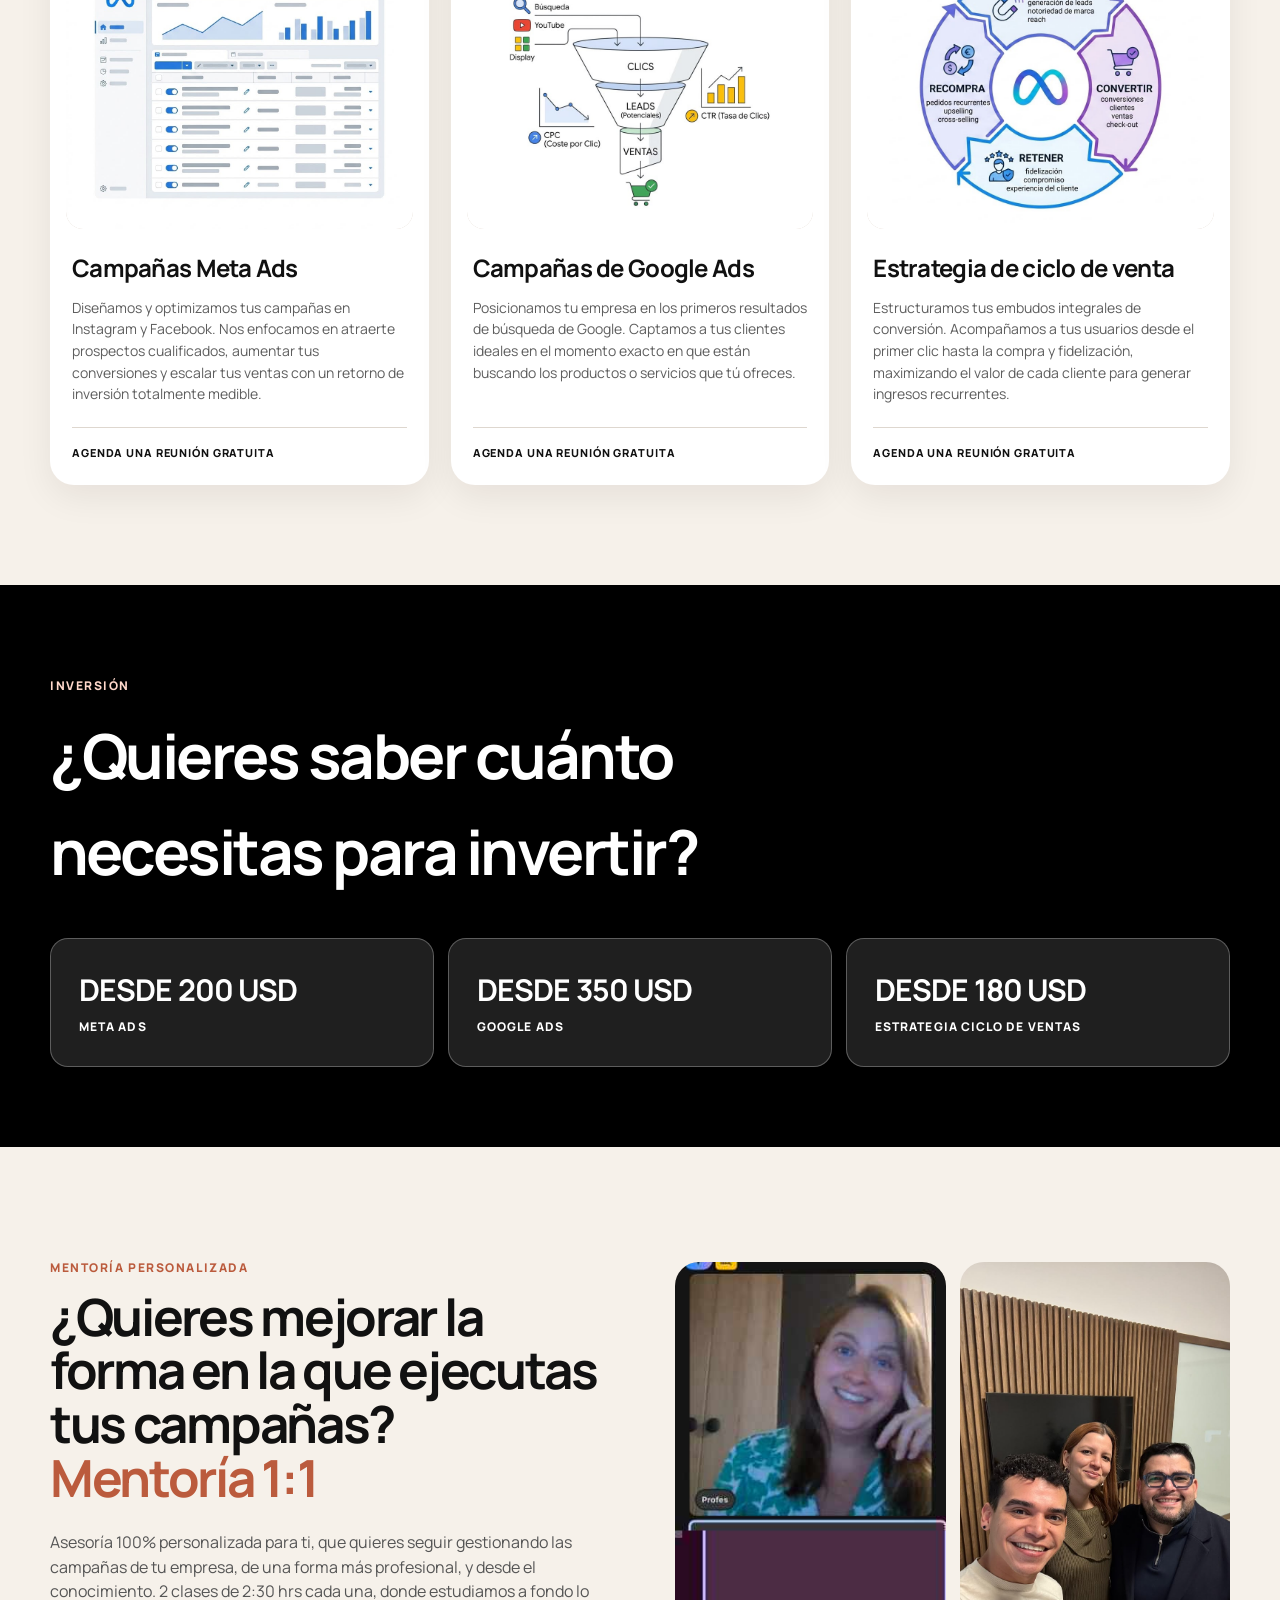
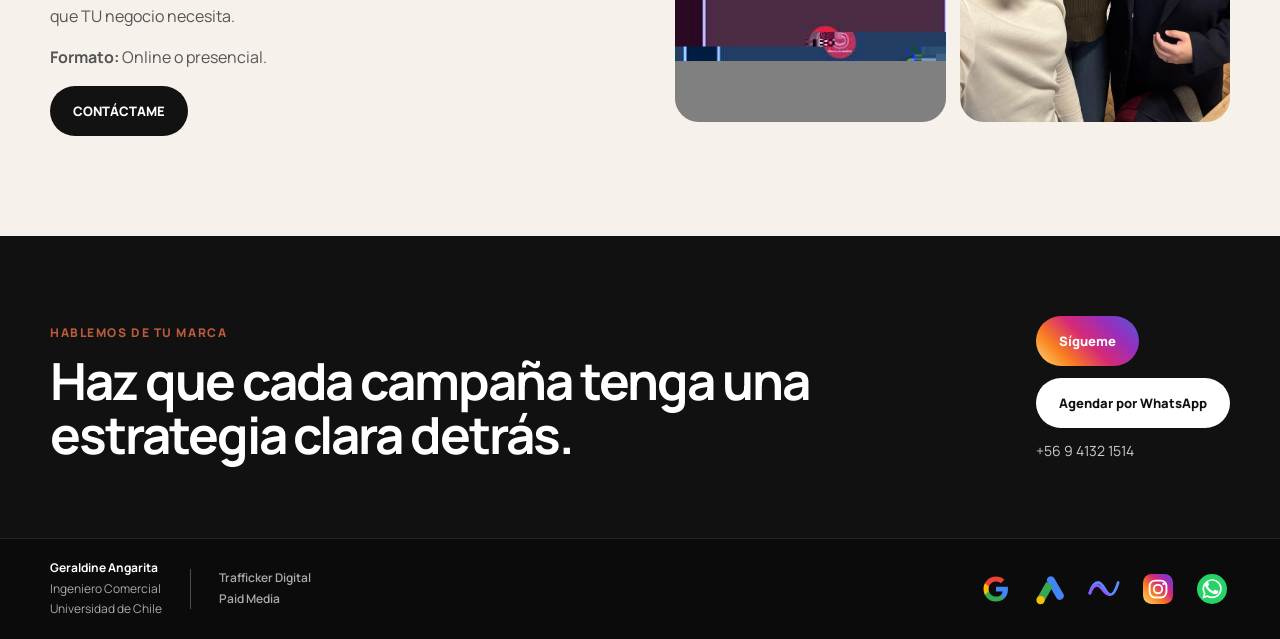
==== commit d3236ba6: "Corregir foto y uniformar galería de mentoría" ====
--- a/index.html
+++ b/index.html
@@ -1 +1 @@
-<!doctype html><html lang="es"><head><meta charset="UTF-8"/><meta name="viewport" content="width=device-width,initial-scale=1"/><meta name="description" content="Geraldine Angarita F. — Estrategia y gestión de campañas de Meta Ads, Google Ads y ciclo de venta."/><title>Geraldine Angarita F. | Performance Ads</title><link rel="preconnect" href="https://fonts.googleapis.com"><link rel="preconnect" href="https://fonts.gstatic.com" crossorigin><link href="https://fonts.googleapis.com/css2?family=Manrope:wght@400;500;600;700;800&display=swap" rel="stylesheet"><link rel="stylesheet" href="/style.css"/><style>.service-photo{width:100%;height:100%;display:block;object-fit:cover;border-radius:inherit}.hero-image img{width:100%;height:100%;display:block;object-fit:cover;object-position:center 18%;}.mentor-main,.mentor-side{object-fit:cover;object-position:center center;}.contact-actions{display:flex;flex-direction:column;align-items:flex-start;gap:12px}.instagram-btn{display:inline-flex;align-items:center;gap:10px;text-decoration:none;background:linear-gradient(45deg,#feda75,#fa7e1e,#d62976,#962fbf,#4f5bd5)!important;color:#fff!important;border-color:transparent!important}.footer-credentials{display:flex;flex-direction:column;gap:2px}.footer-professional{display:flex;flex-direction:column;gap:3px;padding-left:28px;border-left:1px solid rgba(255,255,255,.28);font-weight:600}.pricing-section{background:#000!important}.footer-inner{display:flex;align-items:center;justify-content:space-between;gap:28px;flex-wrap:wrap;padding:20px 0}.footer-identity{display:flex;align-items:center;gap:28px;flex-wrap:wrap}.footer-logos{display:flex;align-items:center;gap:18px;flex-wrap:wrap}.footer-logo{width:36px;height:36px;display:flex;align-items:center;justify-content:center;text-decoration:none}.footer-logo svg{max-width:34px;max-height:34px;display:block}.footer-logo.google svg{width:30px}.footer-logo.googleads svg{width:32px}.footer-logo.meta svg{width:38px}.footer-logo.instagram svg{width:30px;height:30px}.footer-logo.whatsapp svg{width:30px;height:30px}@media(max-width:560px){.footer-logos{gap:12px}.footer-professional{padding-left:0;border-left:0;padding-top:10px;border-top:1px solid rgba(255,255,255,.28)}.footer-identity{gap:14px}}</style></head><body><header class="site-header"><div class="container nav-wrap"><a class="brand" href="#inicio">Geraldine Angarita F.</a><nav class="desktop-nav"><a href="#contacto">RESUELVE TUS DUDAS</a><a href="#contacto">◎ SÍGUENOS</a><a href="tel:+56941321514">+56 9 4132 1514</a></nav><button class="menu-btn" aria-label="Abrir menú">☰</button></div><div class="mobile-menu"><a href="#contacto">Resuelve tus dudas</a><a href="#contacto">Síguenos</a><a href="tel:+56941321514">+56 9 4132 1514</a></div></header><main><section class="hero container" id="inicio"><div class="hero-image reveal"><img src="/geraldine-hero.jpeg" alt="Geraldine Angarita"/></div><div class="hero-copy reveal reveal-delay"><p class="eyebrow">PERFORMANCE MARKETING · ESTRATEGIA DIGITAL</p><h1>Llegaste al lugar correcto para potenciar tu marca.</h1><p>Trabajemos en hacer tu empresa rentable, a través de ADS en Meta, Google y TikTok.</p><p>Más de <strong>150 marcas en 10 países</strong> han confiado en nosotros a través de estos 10 años.</p><div class="hero-actions"><a class="btn btn-dark" href="https://wa.me/56941321514" target="_blank" rel="noopener">Agendar reunión</a><a class="btn btn-outline" href="#servicios">Servicios</a></div></div></section><section class="proof-section"><div class="container proof-grid"><article class="proof-card reveal"><div class="proof-icon">↗</div><h3>10 años gestionando campañas</h3><p>La experiencia sí cuenta, porque la gestión óptima de tu presupuesto es importante.</p></article><article class="proof-card reveal reveal-delay"><div class="proof-icon">∞</div><h3>+3000 campañas realizadas</h3><p>Donde se han invertido más de 1.000.000 USD.</p></article><article class="proof-card reveal reveal-delay-2"><div class="proof-icon">✦</div><h3>Constante actualización de conocimiento</h3><p>Actualización constante de la mano de las plataformas que ejecutamos, cursos y diplomados internacionales.</p></article></div></section><section class="services-section container" id="servicios"><div class="section-heading reveal"><p class="eyebrow">LO QUE HACEMOS</p><h2>Servicios</h2></div><div class="services-grid"><article class="service-card reveal"><div class="service-visual meta-visual"><img class="service-photo" src="/meta-ads.jpeg" alt="Campañas Meta Ads"></div><h3>Campañas Meta Ads</h3><p>Diseñamos y optimizamos tus campañas en Instagram y Facebook. Nos enfocamos en atraerte prospectos cualificados, aumentar tus conversiones y escalar tus ventas con un retorno de inversión totalmente medible.</p><a class="service-cta" href="https://wa.me/56941321514" target="_blank" rel="noopener">AGENDA UNA REUNIÓN GRATUITA</a></article><article class="service-card reveal reveal-delay"><div class="service-visual google-visual"><img class="service-photo" src="/google-ads.jpeg" alt="Campañas de Google Ads"></div><h3>Campañas de Google Ads</h3><p>Posicionamos tu empresa en los primeros resultados de búsqueda de Google. Captamos a tus clientes ideales en el momento exacto en que están buscando los productos o servicios que tú ofreces.</p><a class="service-cta" href="https://wa.me/56941321514" target="_blank" rel="noopener">AGENDA UNA REUNIÓN GRATUITA</a></article><article class="service-card reveal reveal-delay-2"><div class="service-visual cycle-visual"><img class="service-photo" src="/ciclo-ventas.jpeg" alt="Estrategia de ciclo de venta"></div><h3>Estrategia de ciclo de venta</h3><p>Estructuramos tus embudos integrales de conversión. Acompañamos a tus usuarios desde el primer clic hasta la compra y fidelización, maximizando el valor de cada cliente para generar ingresos recurrentes.</p><a class="service-cta" href="https://wa.me/56941321514" target="_blank" rel="noopener">AGENDA UNA REUNIÓN GRATUITA</a></article></div></section><section class="pricing-section"><div class="container"><div class="section-heading light reveal"><p class="eyebrow">INVERSIÓN</p><h2>¿Quieres saber cuánto necesitas para invertir?</h2></div><div class="pricing-grid"><article class="price-card reveal"><strong>DESDE 200 USD</strong><span>META ADS</span></article><article class="price-card reveal reveal-delay"><strong>DESDE 350 USD</strong><span>GOOGLE ADS</span></article><article class="price-card reveal reveal-delay-2"><strong>DESDE 180 USD</strong><span>ESTRATEGIA CICLO DE VENTAS</span></article></div></div></section><section class="mentoring-section container" id="mentoria"><div class="mentoring-copy reveal"><p class="eyebrow">MENTORÍA PERSONALIZADA</p><h2>¿Quieres mejorar la forma en la que ejecutas tus campañas? <span>Mentoría 1:1</span></h2><p>Asesoría 100% personalizada para ti, que quieres seguir gestionando las campañas de tu empresa, de una forma más profesional, y desde el conocimiento. 2 clases de 2:30 hrs cada una, donde estudiamos a fondo lo que TU negocio necesita.</p><p><strong>Formato:</strong> Online o presencial.</p><a class="btn btn-dark" href="https://wa.me/56941321514" target="_blank" rel="noopener">CONTÁCTAME</a></div><div class="mentoring-gallery reveal reveal-delay"><img class="mentor-main" src="/mentoria.jpeg" alt="Sesión de mentoría personalizada"/><img class="mentor-side" src="/mentoria-2.jpeg" alt="Sesión de mentoría presencial"/></div></section><section class="contact-section" id="contacto"><div class="container contact-inner reveal"><div><p class="eyebrow">HABLEMOS DE TU MARCA</p><h2>Haz que cada campaña tenga una estrategia clara detrás.</h2></div><div class="contact-actions"><a class="btn btn-light instagram-btn" href="https://www.instagram.com/geraldineangarita/" target="_blank" rel="noopener"><span>Sígueme</span></a><a class="btn btn-light" href="https://wa.me/56941321514" target="_blank" rel="noopener">Agendar por WhatsApp</a><a class="contact-phone" href="tel:+56941321514">+56 9 4132 1514</a></div></div></section></main><footer><div class="container footer-inner"><div class="footer-identity"><div class="footer-credentials"><strong>Geraldine Angarita</strong><span>Ingeniero Comercial</span><span>Universidad de Chile</span></div><div class="footer-professional"><span>Trafficker Digital</span><span>Paid Media</span></div></div><div class="footer-logos" aria-label="Plataformas"><span class="footer-logo google" title="Google"><svg viewBox="0 0 24 24" aria-hidden="true"><path fill="#4285F4" d="M21.6 12.23c0-.71-.06-1.4-.18-2.07H12v3.92h5.38a4.6 4.6 0 0 1-2 3.02v2.54h3.24c1.9-1.75 2.98-4.33 2.98-7.41Z"/><path fill="#34A853" d="M12 22c2.7 0 4.97-.9 6.63-2.36l-3.24-2.54c-.9.6-2.05.96-3.39.96-2.61 0-4.82-1.76-5.61-4.13H3.04v2.62A10 10 0 0 0 12 22Z"/><path fill="#FBBC05" d="M6.39 13.93A6 6 0 0 1 6.08 12c0-.67.11-1.32.31-1.93V7.45H3.04A10 10 0 0 0 2 12c0 1.61.39 3.14 1.04 4.55l3.35-2.62Z"/><path fill="#EA4335" d="M12 5.94c1.47 0 2.79.5 3.83 1.5l2.87-2.87A9.64 9.64 0 0 0 12 2a10 10 0 0 0-8.96 5.45l3.35 2.62C7.18 7.7 9.39 5.94 12 5.94Z"/></svg></span><span class="footer-logo googleads" title="Google Ads"><svg viewBox="0 0 32 32" aria-hidden="true"><path fill="#4285F4" d="M13.4 5.2a4 4 0 0 1 6.9 0l9.1 15.8a4 4 0 0 1-6.9 4L13.4 9.2a4 4 0 0 1 0-4Z"/><path fill="#34A853" d="M12.2 9.1 3.1 24.9a4 4 0 1 0 6.9 4l9.1-15.8-6.9-4Z"/><circle cx="6.6" cy="26.9" r="4" fill="#FBBC04"/></svg></span><span class="footer-logo meta" title="Meta Ads"><svg viewBox="0 0 48 28" aria-hidden="true" fill="none"><path d="M4 20C7 10 11 5 16 5c7 0 10 17 17 17 5 0 8-7 11-17" stroke="#5B8CFF" stroke-width="4" stroke-linecap="round"/><path d="M4 20c3-7 6-11 10-11 7 0 10 13 17 13" stroke="#8A5CFF" stroke-width="4" stroke-linecap="round"/></svg></span><a class="footer-logo instagram" href="https://www.instagram.com/geraldineangarita/" target="_blank" rel="noopener" title="Instagram"><svg viewBox="0 0 32 32" aria-hidden="true"><defs><linearGradient id="ig" x1="0" y1="1" x2="1" y2="0"><stop offset="0" stop-color="#feda75"/><stop offset=".35" stop-color="#fa7e1e"/><stop offset=".62" stop-color="#d62976"/><stop offset=".82" stop-color="#962fbf"/><stop offset="1" stop-color="#4f5bd5"/></linearGradient></defs><rect width="32" height="32" rx="9" fill="url(#ig)"/><rect x="7" y="7" width="18" height="18" rx="6" fill="none" stroke="#fff" stroke-width="2"/><circle cx="16" cy="16" r="4.5" fill="none" stroke="#fff" stroke-width="2"/><circle cx="22" cy="10.5" r="1.4" fill="#fff"/></svg></a><a class="footer-logo whatsapp" href="https://wa.me/56941321514" target="_blank" rel="noopener" title="WhatsApp"><svg viewBox="0 0 32 32" aria-hidden="true"><circle cx="16" cy="16" r="16" fill="#25D366"/><path fill="#fff" d="M23.4 8.5A10.3 10.3 0 0 0 7.2 20.9L5.8 26l5.2-1.4A10.3 10.3 0 0 0 26.4 15.6c0-2.7-1.1-5.2-3-7.1Zm-7.3 15.6a8.5 8.5 0 0 1-4.3-1.2l-.3-.2-3.1.8.8-3-.2-.3a8.5 8.5 0 1 1 7.1 3.9Zm4.7-6.4c-.3-.1-1.5-.8-1.8-.8-.2-.1-.4-.1-.6.2-.2.3-.7.8-.9 1-.2.2-.3.2-.6.1-2.2-1.1-3.7-2-5.2-4.5-.4-.7.4-.7 1.1-2.2.1-.2 0-.4 0-.6l-.8-2c-.2-.5-.5-.5-.7-.5h-.6c-.2 0-.6.1-.9.4-.3.3-1.2 1.2-1.2 2.9 0 1.7 1.3 3.4 1.4 3.6.2.2 2.5 3.8 6 5.3.8.4 1.5.6 2 .7.8.3 1.6.2 2.2.1.7-.1 2.1-.9 2.4-1.7.3-.8.3-1.5.2-1.7-.1-.1-.3-.2-.6-.3Z"/></svg></a></div></div></footer><script src="/main.js"></script></body></html>+<!doctype html><html lang="es"><head><meta charset="UTF-8"/><meta name="viewport" content="width=device-width,initial-scale=1"/><meta name="description" content="Geraldine Angarita F. — Estrategia y gestión de campañas de Meta Ads, Google Ads y ciclo de venta."/><title>Geraldine Angarita F. | Performance Ads</title><link rel="preconnect" href="https://fonts.googleapis.com"><link rel="preconnect" href="https://fonts.gstatic.com" crossorigin><link href="https://fonts.googleapis.com/css2?family=Manrope:wght@400;500;600;700;800&display=swap" rel="stylesheet"><link rel="stylesheet" href="/style.css"/><style>.service-photo{width:100%;height:100%;display:block;object-fit:cover;border-radius:inherit}.hero-image img{width:100%;height:100%;display:block;object-fit:cover;object-position:center 18%;}.mentoring-gallery{display:grid!important;grid-template-columns:repeat(2,minmax(0,1fr))!important;gap:14px!important;align-items:stretch!important}.mentoring-gallery .mentor-main,.mentoring-gallery .mentor-side{width:100%!important;height:460px!important;object-fit:cover!important;object-position:center center!important;border-radius:24px!important;display:block!important}.contact-actions{display:flex;flex-direction:column;align-items:flex-start;gap:12px}.instagram-btn{display:inline-flex;align-items:center;gap:10px;text-decoration:none;background:linear-gradient(45deg,#feda75,#fa7e1e,#d62976,#962fbf,#4f5bd5)!important;color:#fff!important;border-color:transparent!important}.footer-credentials{display:flex;flex-direction:column;gap:2px}.footer-professional{display:flex;flex-direction:column;gap:3px;padding-left:28px;border-left:1px solid rgba(255,255,255,.28);font-weight:600}.pricing-section{background:#000!important}.footer-inner{display:flex;align-items:center;justify-content:space-between;gap:28px;flex-wrap:wrap;padding:20px 0}.footer-identity{display:flex;align-items:center;gap:28px;flex-wrap:wrap}.footer-logos{display:flex;align-items:center;gap:18px;flex-wrap:wrap}.footer-logo{width:36px;height:36px;display:flex;align-items:center;justify-content:center;text-decoration:none}.footer-logo svg{max-width:34px;max-height:34px;display:block}.footer-logo.google svg{width:30px}.footer-logo.googleads svg{width:32px}.footer-logo.meta svg{width:38px}.footer-logo.instagram svg{width:30px;height:30px}.footer-logo.whatsapp svg{width:30px;height:30px}@media(max-width:900px){.mentoring-gallery .mentor-main,.mentoring-gallery .mentor-side{height:400px!important}}@media(max-width:560px){.mentoring-gallery{grid-template-columns:1fr!important}.mentoring-gallery .mentor-main,.mentoring-gallery .mentor-side{height:360px!important}.footer-logos{gap:12px}.footer-professional{padding-left:0;border-left:0;padding-top:10px;border-top:1px solid rgba(255,255,255,.28)}.footer-identity{gap:14px}}</style></head><body><header class="site-header"><div class="container nav-wrap"><a class="brand" href="#inicio">Geraldine Angarita F.</a><nav class="desktop-nav"><a href="#contacto">RESUELVE TUS DUDAS</a><a href="#contacto">◎ SÍGUENOS</a><a href="tel:+56941321514">+56 9 4132 1514</a></nav><button class="menu-btn" aria-label="Abrir menú">☰</button></div><div class="mobile-menu"><a href="#contacto">Resuelve tus dudas</a><a href="#contacto">Síguenos</a><a href="tel:+56941321514">+56 9 4132 1514</a></div></header><main><section class="hero container" id="inicio"><div class="hero-image reveal"><img src="/geraldine-hero.jpeg" alt="Geraldine Angarita"/></div><div class="hero-copy reveal reveal-delay"><p class="eyebrow">PERFORMANCE MARKETING · ESTRATEGIA DIGITAL</p><h1>Llegaste al lugar correcto para potenciar tu marca.</h1><p>Trabajemos en hacer tu empresa rentable, a través de ADS en Meta, Google y TikTok.</p><p>Más de <strong>150 marcas en 10 países</strong> han confiado en nosotros a través de estos 10 años.</p><div class="hero-actions"><a class="btn btn-dark" href="https://wa.me/56941321514" target="_blank" rel="noopener">Agendar reunión</a><a class="btn btn-outline" href="#servicios">Servicios</a></div></div></section><section class="proof-section"><div class="container proof-grid"><article class="proof-card reveal"><div class="proof-icon">↗</div><h3>10 años gestionando campañas</h3><p>La experiencia sí cuenta, porque la gestión óptima de tu presupuesto es importante.</p></article><article class="proof-card reveal reveal-delay"><div class="proof-icon">∞</div><h3>+3000 campañas realizadas</h3><p>Donde se han invertido más de 1.000.000 USD.</p></article><article class="proof-card reveal reveal-delay-2"><div class="proof-icon">✦</div><h3>Constante actualización de conocimiento</h3><p>Actualización constante de la mano de las plataformas que ejecutamos, cursos y diplomados internacionales.</p></article></div></section><section class="services-section container" id="servicios"><div class="section-heading reveal"><p class="eyebrow">LO QUE HACEMOS</p><h2>Servicios</h2></div><div class="services-grid"><article class="service-card reveal"><div class="service-visual meta-visual"><img class="service-photo" src="/meta-ads.jpeg" alt="Campañas Meta Ads"></div><h3>Campañas Meta Ads</h3><p>Diseñamos y optimizamos tus campañas en Instagram y Facebook. Nos enfocamos en atraerte prospectos cualificados, aumentar tus conversiones y escalar tus ventas con un retorno de inversión totalmente medible.</p><a class="service-cta" href="https://wa.me/56941321514" target="_blank" rel="noopener">AGENDA UNA REUNIÓN GRATUITA</a></article><article class="service-card reveal reveal-delay"><div class="service-visual google-visual"><img class="service-photo" src="/google-ads.jpeg" alt="Campañas de Google Ads"></div><h3>Campañas de Google Ads</h3><p>Posicionamos tu empresa en los primeros resultados de búsqueda de Google. Captamos a tus clientes ideales en el momento exacto en que están buscando los productos o servicios que tú ofreces.</p><a class="service-cta" href="https://wa.me/56941321514" target="_blank" rel="noopener">AGENDA UNA REUNIÓN GRATUITA</a></article><article class="service-card reveal reveal-delay-2"><div class="service-visual cycle-visual"><img class="service-photo" src="/ciclo-ventas.jpeg" alt="Estrategia de ciclo de venta"></div><h3>Estrategia de ciclo de venta</h3><p>Estructuramos tus embudos integrales de conversión. Acompañamos a tus usuarios desde el primer clic hasta la compra y fidelización, maximizando el valor de cada cliente para generar ingresos recurrentes.</p><a class="service-cta" href="https://wa.me/56941321514" target="_blank" rel="noopener">AGENDA UNA REUNIÓN GRATUITA</a></article></div></section><section class="pricing-section"><div class="container"><div class="section-heading light reveal"><p class="eyebrow">INVERSIÓN</p><h2>¿Quieres saber cuánto necesitas para invertir?</h2></div><div class="pricing-grid"><article class="price-card reveal"><strong>DESDE 200 USD</strong><span>META ADS</span></article><article class="price-card reveal reveal-delay"><strong>DESDE 350 USD</strong><span>GOOGLE ADS</span></article><article class="price-card reveal reveal-delay-2"><strong>DESDE 180 USD</strong><span>ESTRATEGIA CICLO DE VENTAS</span></article></div></div></section><section class="mentoring-section container" id="mentoria"><div class="mentoring-copy reveal"><p class="eyebrow">MENTORÍA PERSONALIZADA</p><h2>¿Quieres mejorar la forma en la que ejecutas tus campañas? <span>Mentoría 1:1</span></h2><p>Asesoría 100% personalizada para ti, que quieres seguir gestionando las campañas de tu empresa, de una forma más profesional, y desde el conocimiento. 2 clases de 2:30 hrs cada una, donde estudiamos a fondo lo que TU negocio necesita.</p><p><strong>Formato:</strong> Online o presencial.</p><a class="btn btn-dark" href="https://wa.me/56941321514" target="_blank" rel="noopener">CONTÁCTAME</a></div><div class="mentoring-gallery reveal reveal-delay"><img class="mentor-main" src="/geraldine-retrato.jpeg" alt="Geraldine Angarita"/><img class="mentor-side" src="/mentoria-2.jpeg" alt="Sesión de mentoría presencial"/></div></section><section class="contact-section" id="contacto"><div class="container contact-inner reveal"><div><p class="eyebrow">HABLEMOS DE TU MARCA</p><h2>Haz que cada campaña tenga una estrategia clara detrás.</h2></div><div class="contact-actions"><a class="btn btn-light instagram-btn" href="https://www.instagram.com/geraldineangarita/" target="_blank" rel="noopener"><span>Sígueme</span></a><a class="btn btn-light" href="https://wa.me/56941321514" target="_blank" rel="noopener">Agendar por WhatsApp</a><a class="contact-phone" href="tel:+56941321514">+56 9 4132 1514</a></div></div></section></main><footer><div class="container footer-inner"><div class="footer-identity"><div class="footer-credentials"><strong>Geraldine Angarita</strong><span>Ingeniero Comercial</span><span>Universidad de Chile</span></div><div class="footer-professional"><span>Trafficker Digital</span><span>Paid Media</span></div></div><div class="footer-logos" aria-label="Plataformas"><span class="footer-logo google" title="Google"><svg viewBox="0 0 24 24" aria-hidden="true"><path fill="#4285F4" d="M21.6 12.23c0-.71-.06-1.4-.18-2.07H12v3.92h5.38a4.6 4.6 0 0 1-2 3.02v2.54h3.24c1.9-1.75 2.98-4.33 2.98-7.41Z"/><path fill="#34A853" d="M12 22c2.7 0 4.97-.9 6.63-2.36l-3.24-2.54c-.9.6-2.05.96-3.39.96-2.61 0-4.82-1.76-5.61-4.13H3.04v2.62A10 10 0 0 0 12 22Z"/><path fill="#FBBC05" d="M6.39 13.93A6 6 0 0 1 6.08 12c0-.67.11-1.32.31-1.93V7.45H3.04A10 10 0 0 0 2 12c0 1.61.39 3.14 1.04 4.55l3.35-2.62Z"/><path fill="#EA4335" d="M12 5.94c1.47 0 2.79.5 3.83 1.5l2.87-2.87A9.64 9.64 0 0 0 12 2a10 10 0 0 0-8.96 5.45l3.35 2.62C7.18 7.7 9.39 5.94 12 5.94Z"/></svg></span><span class="footer-logo googleads" title="Google Ads"><svg viewBox="0 0 32 32" aria-hidden="true"><path fill="#4285F4" d="M13.4 5.2a4 4 0 0 1 6.9 0l9.1 15.8a4 4 0 0 1-6.9 4L13.4 9.2a4 4 0 0 1 0-4Z"/><path fill="#34A853" d="M12.2 9.1 3.1 24.9a4 4 0 1 0 6.9 4l9.1-15.8-6.9-4Z"/><circle cx="6.6" cy="26.9" r="4" fill="#FBBC04"/></svg></span><span class="footer-logo meta" title="Meta Ads"><svg viewBox="0 0 48 28" aria-hidden="true" fill="none"><path d="M4 20C7 10 11 5 16 5c7 0 10 17 17 17 5 0 8-7 11-17" stroke="#5B8CFF" stroke-width="4" stroke-linecap="round"/><path d="M4 20c3-7 6-11 10-11 7 0 10 13 17 13" stroke="#8A5CFF" stroke-width="4" stroke-linecap="round"/></svg></span><a class="footer-logo instagram" href="https://www.instagram.com/geraldineangarita/" target="_blank" rel="noopener" title="Instagram"><svg viewBox="0 0 32 32" aria-hidden="true"><defs><linearGradient id="ig" x1="0" y1="1" x2="1" y2="0"><stop offset="0" stop-color="#feda75"/><stop offset=".35" stop-color="#fa7e1e"/><stop offset=".62" stop-color="#d62976"/><stop offset=".82" stop-color="#962fbf"/><stop offset="1" stop-color="#4f5bd5"/></linearGradient></defs><rect width="32" height="32" rx="9" fill="url(#ig)"/><rect x="7" y="7" width="18" height="18" rx="6" fill="none" stroke="#fff" stroke-width="2"/><circle cx="16" cy="16" r="4.5" fill="none" stroke="#fff" stroke-width="2"/><circle cx="22" cy="10.5" r="1.4" fill="#fff"/></svg></a><a class="footer-logo whatsapp" href="https://wa.me/56941321514" target="_blank" rel="noopener" title="WhatsApp"><svg viewBox="0 0 32 32" aria-hidden="true"><circle cx="16" cy="16" r="16" fill="#25D366"/><path fill="#fff" d="M23.4 8.5A10.3 10.3 0 0 0 7.2 20.9L5.8 26l5.2-1.4A10.3 10.3 0 0 0 26.4 15.6c0-2.7-1.1-5.2-3-7.1Zm-7.3 15.6a8.5 8.5 0 0 1-4.3-1.2l-.3-.2-3.1.8.8-3-.2-.3a8.5 8.5 0 1 1 7.1 3.9Zm4.7-6.4c-.3-.1-1.5-.8-1.8-.8-.2-.1-.4-.1-.6.2-.2.3-.7.8-.9 1-.2.2-.3.2-.6.1-2.2-1.1-3.7-2-5.2-4.5-.4-.7.4-.7 1.1-2.2.1-.2 0-.4 0-.6l-.8-2c-.2-.5-.5-.5-.7-.5h-.6c-.2 0-.6.1-.9.4-.3.3-1.2 1.2-1.2 2.9 0 1.7 1.3 3.4 1.4 3.6.2.2 2.5 3.8 6 5.3.8.4 1.5.6 2 .7.8.3 1.6.2 2.2.1.7-.1 2.1-.9 2.4-1.7.3-.8.3-1.5.2-1.7-.1-.1-.3-.2-.6-.3Z"/></svg></a></div></div></footer><script src="/main.js"></script></body></html>
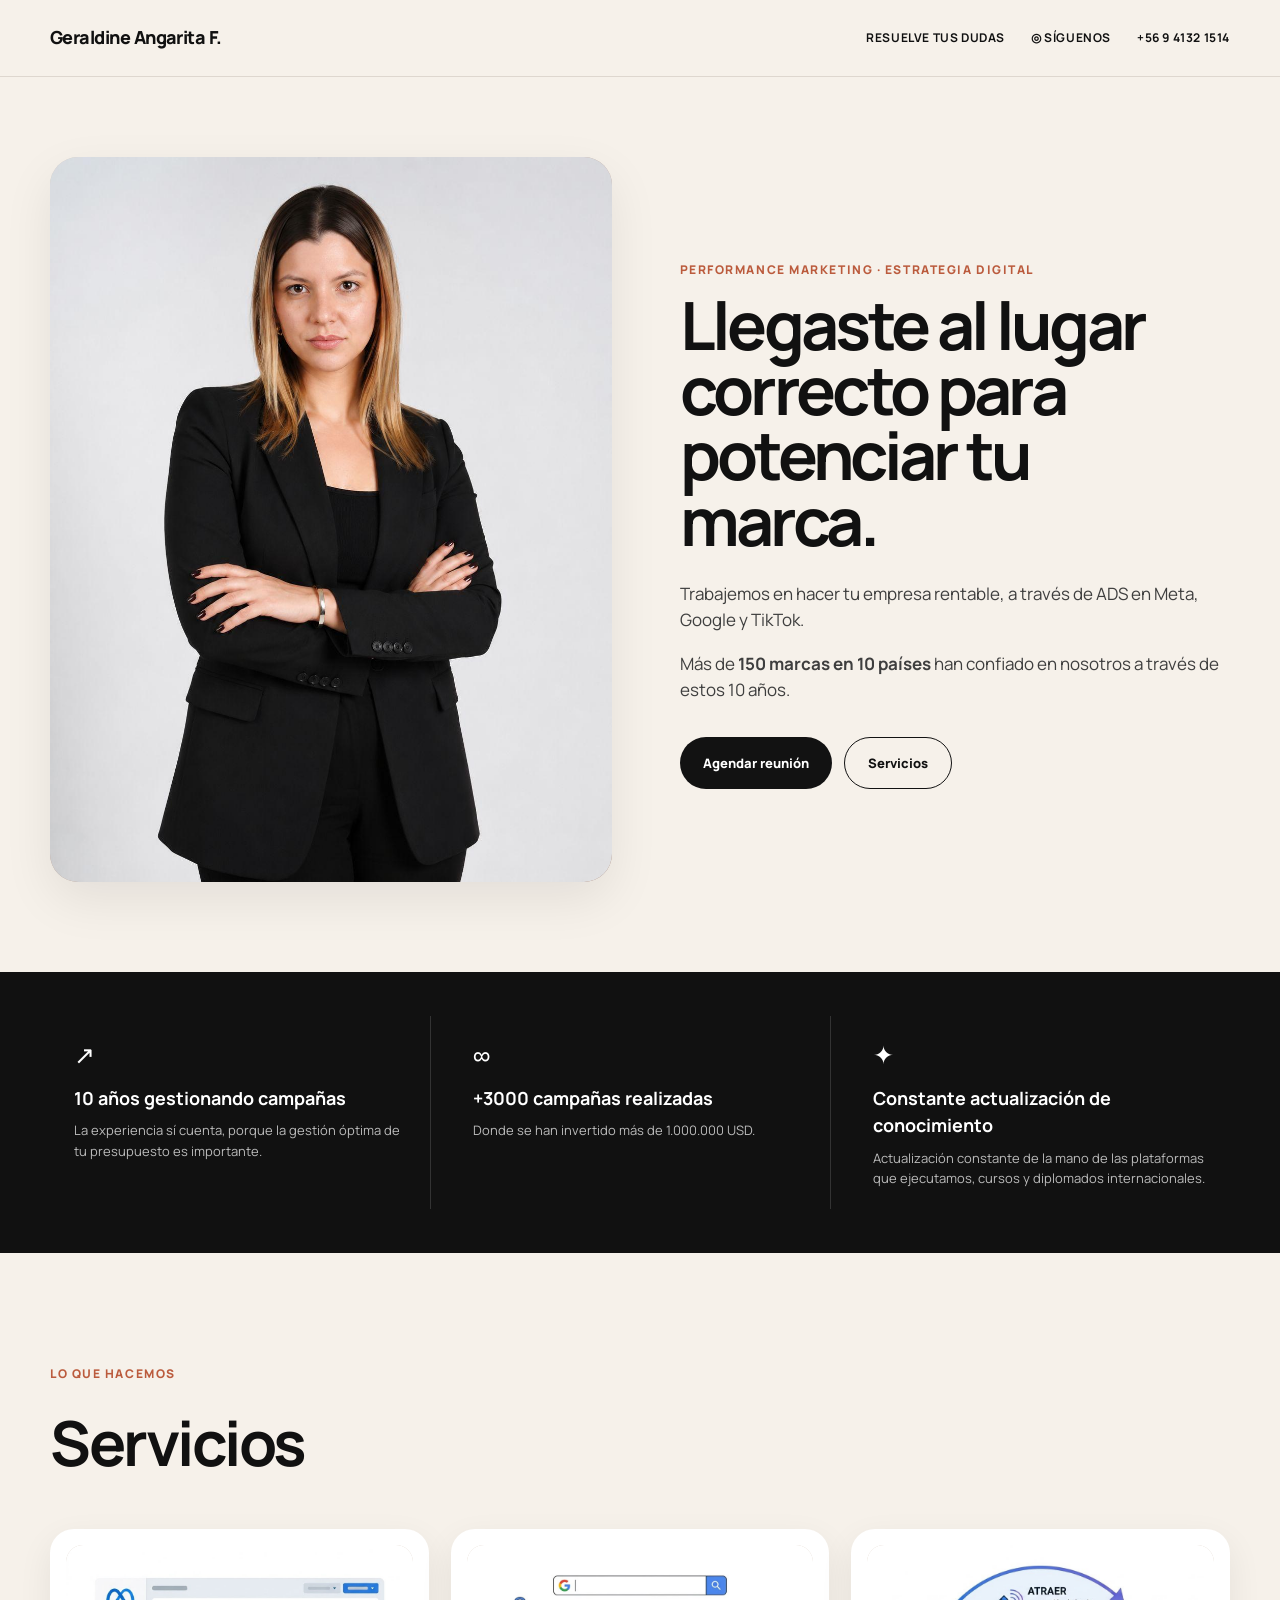
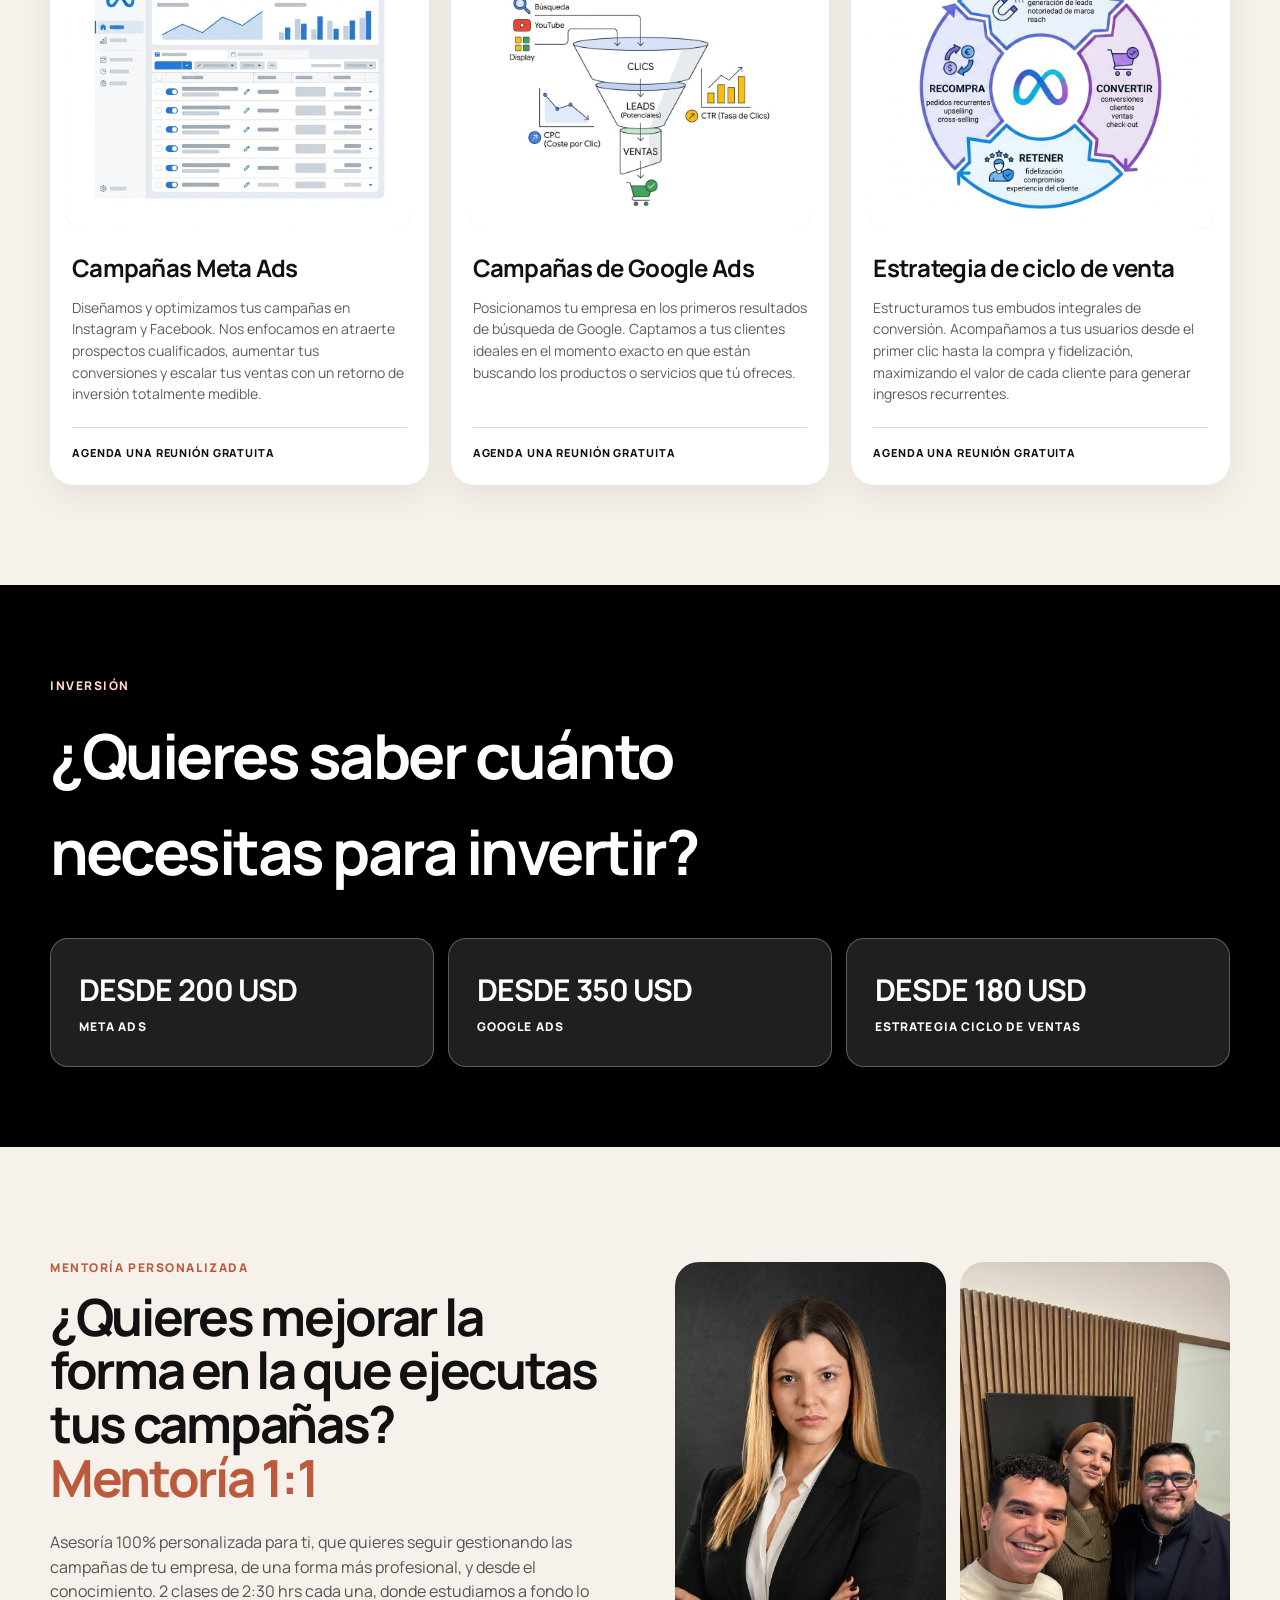
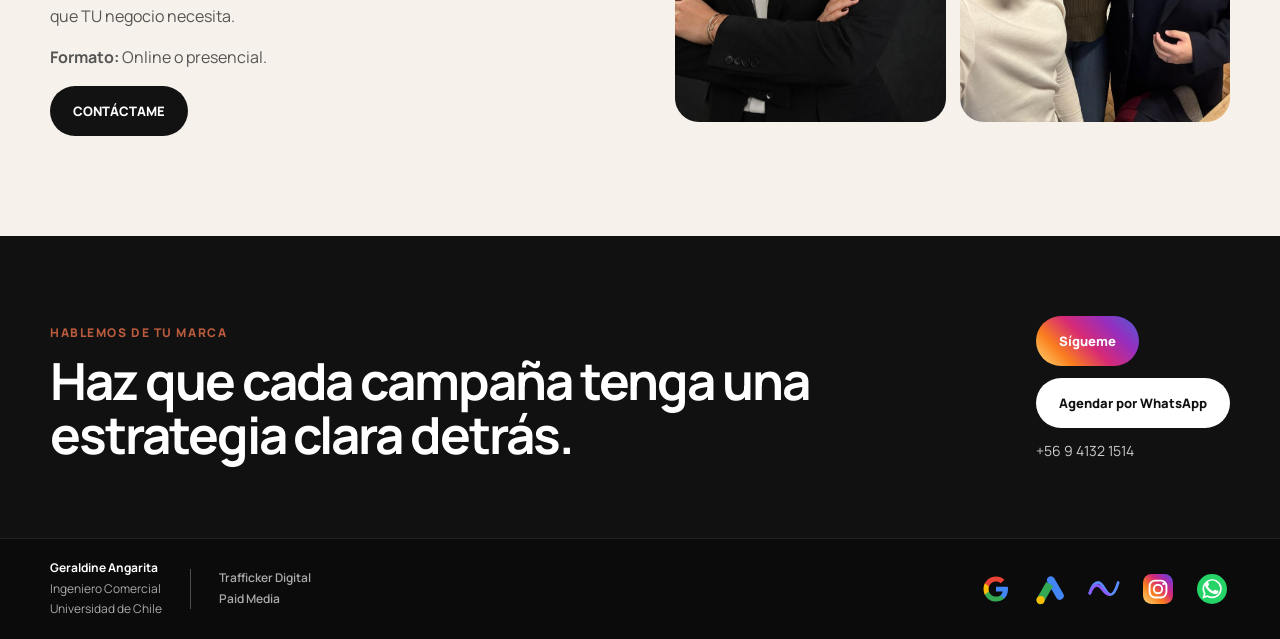
==== commit 3295866c: "Usar foto subida a GitHub en mentoría izquierda" ====
--- a/index.html
+++ b/index.html
@@ -1 +1 @@
-<!doctype html><html lang="es"><head><meta charset="UTF-8"/><meta name="viewport" content="width=device-width,initial-scale=1"/><meta name="description" content="Geraldine Angarita F. — Estrategia y gestión de campañas de Meta Ads, Google Ads y ciclo de venta."/><title>Geraldine Angarita F. | Performance Ads</title><link rel="preconnect" href="https://fonts.googleapis.com"><link rel="preconnect" href="https://fonts.gstatic.com" crossorigin><link href="https://fonts.googleapis.com/css2?family=Manrope:wght@400;500;600;700;800&display=swap" rel="stylesheet"><link rel="stylesheet" href="/style.css"/><style>.service-photo{width:100%;height:100%;display:block;object-fit:cover;border-radius:inherit}.hero-image img{width:100%;height:100%;display:block;object-fit:cover;object-position:center 18%;}.mentoring-gallery{display:grid!important;grid-template-columns:repeat(2,minmax(0,1fr))!important;gap:14px!important;align-items:stretch!important}.mentoring-gallery .mentor-main,.mentoring-gallery .mentor-side{width:100%!important;height:460px!important;object-fit:cover!important;object-position:center center!important;border-radius:24px!important;display:block!important}.contact-actions{display:flex;flex-direction:column;align-items:flex-start;gap:12px}.instagram-btn{display:inline-flex;align-items:center;gap:10px;text-decoration:none;background:linear-gradient(45deg,#feda75,#fa7e1e,#d62976,#962fbf,#4f5bd5)!important;color:#fff!important;border-color:transparent!important}.footer-credentials{display:flex;flex-direction:column;gap:2px}.footer-professional{display:flex;flex-direction:column;gap:3px;padding-left:28px;border-left:1px solid rgba(255,255,255,.28);font-weight:600}.pricing-section{background:#000!important}.footer-inner{display:flex;align-items:center;justify-content:space-between;gap:28px;flex-wrap:wrap;padding:20px 0}.footer-identity{display:flex;align-items:center;gap:28px;flex-wrap:wrap}.footer-logos{display:flex;align-items:center;gap:18px;flex-wrap:wrap}.footer-logo{width:36px;height:36px;display:flex;align-items:center;justify-content:center;text-decoration:none}.footer-logo svg{max-width:34px;max-height:34px;display:block}.footer-logo.google svg{width:30px}.footer-logo.googleads svg{width:32px}.footer-logo.meta svg{width:38px}.footer-logo.instagram svg{width:30px;height:30px}.footer-logo.whatsapp svg{width:30px;height:30px}@media(max-width:900px){.mentoring-gallery .mentor-main,.mentoring-gallery .mentor-side{height:400px!important}}@media(max-width:560px){.mentoring-gallery{grid-template-columns:1fr!important}.mentoring-gallery .mentor-main,.mentoring-gallery .mentor-side{height:360px!important}.footer-logos{gap:12px}.footer-professional{padding-left:0;border-left:0;padding-top:10px;border-top:1px solid rgba(255,255,255,.28)}.footer-identity{gap:14px}}</style></head><body><header class="site-header"><div class="container nav-wrap"><a class="brand" href="#inicio">Geraldine Angarita F.</a><nav class="desktop-nav"><a href="#contacto">RESUELVE TUS DUDAS</a><a href="#contacto">◎ SÍGUENOS</a><a href="tel:+56941321514">+56 9 4132 1514</a></nav><button class="menu-btn" aria-label="Abrir menú">☰</button></div><div class="mobile-menu"><a href="#contacto">Resuelve tus dudas</a><a href="#contacto">Síguenos</a><a href="tel:+56941321514">+56 9 4132 1514</a></div></header><main><section class="hero container" id="inicio"><div class="hero-image reveal"><img src="/geraldine-hero.jpeg" alt="Geraldine Angarita"/></div><div class="hero-copy reveal reveal-delay"><p class="eyebrow">PERFORMANCE MARKETING · ESTRATEGIA DIGITAL</p><h1>Llegaste al lugar correcto para potenciar tu marca.</h1><p>Trabajemos en hacer tu empresa rentable, a través de ADS en Meta, Google y TikTok.</p><p>Más de <strong>150 marcas en 10 países</strong> han confiado en nosotros a través de estos 10 años.</p><div class="hero-actions"><a class="btn btn-dark" href="https://wa.me/56941321514" target="_blank" rel="noopener">Agendar reunión</a><a class="btn btn-outline" href="#servicios">Servicios</a></div></div></section><section class="proof-section"><div class="container proof-grid"><article class="proof-card reveal"><div class="proof-icon">↗</div><h3>10 años gestionando campañas</h3><p>La experiencia sí cuenta, porque la gestión óptima de tu presupuesto es importante.</p></article><article class="proof-card reveal reveal-delay"><div class="proof-icon">∞</div><h3>+3000 campañas realizadas</h3><p>Donde se han invertido más de 1.000.000 USD.</p></article><article class="proof-card reveal reveal-delay-2"><div class="proof-icon">✦</div><h3>Constante actualización de conocimiento</h3><p>Actualización constante de la mano de las plataformas que ejecutamos, cursos y diplomados internacionales.</p></article></div></section><section class="services-section container" id="servicios"><div class="section-heading reveal"><p class="eyebrow">LO QUE HACEMOS</p><h2>Servicios</h2></div><div class="services-grid"><article class="service-card reveal"><div class="service-visual meta-visual"><img class="service-photo" src="/meta-ads.jpeg" alt="Campañas Meta Ads"></div><h3>Campañas Meta Ads</h3><p>Diseñamos y optimizamos tus campañas en Instagram y Facebook. Nos enfocamos en atraerte prospectos cualificados, aumentar tus conversiones y escalar tus ventas con un retorno de inversión totalmente medible.</p><a class="service-cta" href="https://wa.me/56941321514" target="_blank" rel="noopener">AGENDA UNA REUNIÓN GRATUITA</a></article><article class="service-card reveal reveal-delay"><div class="service-visual google-visual"><img class="service-photo" src="/google-ads.jpeg" alt="Campañas de Google Ads"></div><h3>Campañas de Google Ads</h3><p>Posicionamos tu empresa en los primeros resultados de búsqueda de Google. Captamos a tus clientes ideales en el momento exacto en que están buscando los productos o servicios que tú ofreces.</p><a class="service-cta" href="https://wa.me/56941321514" target="_blank" rel="noopener">AGENDA UNA REUNIÓN GRATUITA</a></article><article class="service-card reveal reveal-delay-2"><div class="service-visual cycle-visual"><img class="service-photo" src="/ciclo-ventas.jpeg" alt="Estrategia de ciclo de venta"></div><h3>Estrategia de ciclo de venta</h3><p>Estructuramos tus embudos integrales de conversión. Acompañamos a tus usuarios desde el primer clic hasta la compra y fidelización, maximizando el valor de cada cliente para generar ingresos recurrentes.</p><a class="service-cta" href="https://wa.me/56941321514" target="_blank" rel="noopener">AGENDA UNA REUNIÓN GRATUITA</a></article></div></section><section class="pricing-section"><div class="container"><div class="section-heading light reveal"><p class="eyebrow">INVERSIÓN</p><h2>¿Quieres saber cuánto necesitas para invertir?</h2></div><div class="pricing-grid"><article class="price-card reveal"><strong>DESDE 200 USD</strong><span>META ADS</span></article><article class="price-card reveal reveal-delay"><strong>DESDE 350 USD</strong><span>GOOGLE ADS</span></article><article class="price-card reveal reveal-delay-2"><strong>DESDE 180 USD</strong><span>ESTRATEGIA CICLO DE VENTAS</span></article></div></div></section><section class="mentoring-section container" id="mentoria"><div class="mentoring-copy reveal"><p class="eyebrow">MENTORÍA PERSONALIZADA</p><h2>¿Quieres mejorar la forma en la que ejecutas tus campañas? <span>Mentoría 1:1</span></h2><p>Asesoría 100% personalizada para ti, que quieres seguir gestionando las campañas de tu empresa, de una forma más profesional, y desde el conocimiento. 2 clases de 2:30 hrs cada una, donde estudiamos a fondo lo que TU negocio necesita.</p><p><strong>Formato:</strong> Online o presencial.</p><a class="btn btn-dark" href="https://wa.me/56941321514" target="_blank" rel="noopener">CONTÁCTAME</a></div><div class="mentoring-gallery reveal reveal-delay"><img class="mentor-main" src="/geraldine-retrato.jpeg" alt="Geraldine Angarita"/><img class="mentor-side" src="/mentoria-2.jpeg" alt="Sesión de mentoría presencial"/></div></section><section class="contact-section" id="contacto"><div class="container contact-inner reveal"><div><p class="eyebrow">HABLEMOS DE TU MARCA</p><h2>Haz que cada campaña tenga una estrategia clara detrás.</h2></div><div class="contact-actions"><a class="btn btn-light instagram-btn" href="https://www.instagram.com/geraldineangarita/" target="_blank" rel="noopener"><span>Sígueme</span></a><a class="btn btn-light" href="https://wa.me/56941321514" target="_blank" rel="noopener">Agendar por WhatsApp</a><a class="contact-phone" href="tel:+56941321514">+56 9 4132 1514</a></div></div></section></main><footer><div class="container footer-inner"><div class="footer-identity"><div class="footer-credentials"><strong>Geraldine Angarita</strong><span>Ingeniero Comercial</span><span>Universidad de Chile</span></div><div class="footer-professional"><span>Trafficker Digital</span><span>Paid Media</span></div></div><div class="footer-logos" aria-label="Plataformas"><span class="footer-logo google" title="Google"><svg viewBox="0 0 24 24" aria-hidden="true"><path fill="#4285F4" d="M21.6 12.23c0-.71-.06-1.4-.18-2.07H12v3.92h5.38a4.6 4.6 0 0 1-2 3.02v2.54h3.24c1.9-1.75 2.98-4.33 2.98-7.41Z"/><path fill="#34A853" d="M12 22c2.7 0 4.97-.9 6.63-2.36l-3.24-2.54c-.9.6-2.05.96-3.39.96-2.61 0-4.82-1.76-5.61-4.13H3.04v2.62A10 10 0 0 0 12 22Z"/><path fill="#FBBC05" d="M6.39 13.93A6 6 0 0 1 6.08 12c0-.67.11-1.32.31-1.93V7.45H3.04A10 10 0 0 0 2 12c0 1.61.39 3.14 1.04 4.55l3.35-2.62Z"/><path fill="#EA4335" d="M12 5.94c1.47 0 2.79.5 3.83 1.5l2.87-2.87A9.64 9.64 0 0 0 12 2a10 10 0 0 0-8.96 5.45l3.35 2.62C7.18 7.7 9.39 5.94 12 5.94Z"/></svg></span><span class="footer-logo googleads" title="Google Ads"><svg viewBox="0 0 32 32" aria-hidden="true"><path fill="#4285F4" d="M13.4 5.2a4 4 0 0 1 6.9 0l9.1 15.8a4 4 0 0 1-6.9 4L13.4 9.2a4 4 0 0 1 0-4Z"/><path fill="#34A853" d="M12.2 9.1 3.1 24.9a4 4 0 1 0 6.9 4l9.1-15.8-6.9-4Z"/><circle cx="6.6" cy="26.9" r="4" fill="#FBBC04"/></svg></span><span class="footer-logo meta" title="Meta Ads"><svg viewBox="0 0 48 28" aria-hidden="true" fill="none"><path d="M4 20C7 10 11 5 16 5c7 0 10 17 17 17 5 0 8-7 11-17" stroke="#5B8CFF" stroke-width="4" stroke-linecap="round"/><path d="M4 20c3-7 6-11 10-11 7 0 10 13 17 13" stroke="#8A5CFF" stroke-width="4" stroke-linecap="round"/></svg></span><a class="footer-logo instagram" href="https://www.instagram.com/geraldineangarita/" target="_blank" rel="noopener" title="Instagram"><svg viewBox="0 0 32 32" aria-hidden="true"><defs><linearGradient id="ig" x1="0" y1="1" x2="1" y2="0"><stop offset="0" stop-color="#feda75"/><stop offset=".35" stop-color="#fa7e1e"/><stop offset=".62" stop-color="#d62976"/><stop offset=".82" stop-color="#962fbf"/><stop offset="1" stop-color="#4f5bd5"/></linearGradient></defs><rect width="32" height="32" rx="9" fill="url(#ig)"/><rect x="7" y="7" width="18" height="18" rx="6" fill="none" stroke="#fff" stroke-width="2"/><circle cx="16" cy="16" r="4.5" fill="none" stroke="#fff" stroke-width="2"/><circle cx="22" cy="10.5" r="1.4" fill="#fff"/></svg></a><a class="footer-logo whatsapp" href="https://wa.me/56941321514" target="_blank" rel="noopener" title="WhatsApp"><svg viewBox="0 0 32 32" aria-hidden="true"><circle cx="16" cy="16" r="16" fill="#25D366"/><path fill="#fff" d="M23.4 8.5A10.3 10.3 0 0 0 7.2 20.9L5.8 26l5.2-1.4A10.3 10.3 0 0 0 26.4 15.6c0-2.7-1.1-5.2-3-7.1Zm-7.3 15.6a8.5 8.5 0 0 1-4.3-1.2l-.3-.2-3.1.8.8-3-.2-.3a8.5 8.5 0 1 1 7.1 3.9Zm4.7-6.4c-.3-.1-1.5-.8-1.8-.8-.2-.1-.4-.1-.6.2-.2.3-.7.8-.9 1-.2.2-.3.2-.6.1-2.2-1.1-3.7-2-5.2-4.5-.4-.7.4-.7 1.1-2.2.1-.2 0-.4 0-.6l-.8-2c-.2-.5-.5-.5-.7-.5h-.6c-.2 0-.6.1-.9.4-.3.3-1.2 1.2-1.2 2.9 0 1.7 1.3 3.4 1.4 3.6.2.2 2.5 3.8 6 5.3.8.4 1.5.6 2 .7.8.3 1.6.2 2.2.1.7-.1 2.1-.9 2.4-1.7.3-.8.3-1.5.2-1.7-.1-.1-.3-.2-.6-.3Z"/></svg></a></div></div></footer><script src="/main.js"></script></body></html>+<!doctype html><html lang="es"><head><meta charset="UTF-8"/><meta name="viewport" content="width=device-width,initial-scale=1"/><meta name="description" content="Geraldine Angarita F. — Estrategia y gestión de campañas de Meta Ads, Google Ads y ciclo de venta."/><title>Geraldine Angarita F. | Performance Ads</title><link rel="preconnect" href="https://fonts.googleapis.com"><link rel="preconnect" href="https://fonts.gstatic.com" crossorigin><link href="https://fonts.googleapis.com/css2?family=Manrope:wght@400;500;600;700;800&display=swap" rel="stylesheet"><link rel="stylesheet" href="/style.css"/><style>.service-photo{width:100%;height:100%;display:block;object-fit:cover;border-radius:inherit}.hero-image img{width:100%;height:100%;display:block;object-fit:cover;object-position:center 18%;}.mentoring-gallery{display:grid!important;grid-template-columns:repeat(2,minmax(0,1fr))!important;gap:14px!important;align-items:stretch!important}.mentoring-gallery .mentor-main,.mentoring-gallery .mentor-side{width:100%!important;height:460px!important;object-fit:cover!important;object-position:center center!important;border-radius:24px!important;display:block!important}.contact-actions{display:flex;flex-direction:column;align-items:flex-start;gap:12px}.instagram-btn{display:inline-flex;align-items:center;gap:10px;text-decoration:none;background:linear-gradient(45deg,#feda75,#fa7e1e,#d62976,#962fbf,#4f5bd5)!important;color:#fff!important;border-color:transparent!important}.footer-credentials{display:flex;flex-direction:column;gap:2px}.footer-professional{display:flex;flex-direction:column;gap:3px;padding-left:28px;border-left:1px solid rgba(255,255,255,.28);font-weight:600}.pricing-section{background:#000!important}.footer-inner{display:flex;align-items:center;justify-content:space-between;gap:28px;flex-wrap:wrap;padding:20px 0}.footer-identity{display:flex;align-items:center;gap:28px;flex-wrap:wrap}.footer-logos{display:flex;align-items:center;gap:18px;flex-wrap:wrap}.footer-logo{width:36px;height:36px;display:flex;align-items:center;justify-content:center;text-decoration:none}.footer-logo svg{max-width:34px;max-height:34px;display:block}.footer-logo.google svg{width:30px}.footer-logo.googleads svg{width:32px}.footer-logo.meta svg{width:38px}.footer-logo.instagram svg{width:30px;height:30px}.footer-logo.whatsapp svg{width:30px;height:30px}@media(max-width:900px){.mentoring-gallery .mentor-main,.mentoring-gallery .mentor-side{height:400px!important}}@media(max-width:560px){.mentoring-gallery{grid-template-columns:1fr!important}.mentoring-gallery .mentor-main,.mentoring-gallery .mentor-side{height:360px!important}.footer-logos{gap:12px}.footer-professional{padding-left:0;border-left:0;padding-top:10px;border-top:1px solid rgba(255,255,255,.28)}.footer-identity{gap:14px}}</style></head><body><header class="site-header"><div class="container nav-wrap"><a class="brand" href="#inicio">Geraldine Angarita F.</a><nav class="desktop-nav"><a href="#contacto">RESUELVE TUS DUDAS</a><a href="#contacto">◎ SÍGUENOS</a><a href="tel:+56941321514">+56 9 4132 1514</a></nav><button class="menu-btn" aria-label="Abrir menú">☰</button></div><div class="mobile-menu"><a href="#contacto">Resuelve tus dudas</a><a href="#contacto">Síguenos</a><a href="tel:+56941321514">+56 9 4132 1514</a></div></header><main><section class="hero container" id="inicio"><div class="hero-image reveal"><img src="/geraldine-hero.jpeg" alt="Geraldine Angarita"/></div><div class="hero-copy reveal reveal-delay"><p class="eyebrow">PERFORMANCE MARKETING · ESTRATEGIA DIGITAL</p><h1>Llegaste al lugar correcto para potenciar tu marca.</h1><p>Trabajemos en hacer tu empresa rentable, a través de ADS en Meta, Google y TikTok.</p><p>Más de <strong>150 marcas en 10 países</strong> han confiado en nosotros a través de estos 10 años.</p><div class="hero-actions"><a class="btn btn-dark" href="https://wa.me/56941321514" target="_blank" rel="noopener">Agendar reunión</a><a class="btn btn-outline" href="#servicios">Servicios</a></div></div></section><section class="proof-section"><div class="container proof-grid"><article class="proof-card reveal"><div class="proof-icon">↗</div><h3>10 años gestionando campañas</h3><p>La experiencia sí cuenta, porque la gestión óptima de tu presupuesto es importante.</p></article><article class="proof-card reveal reveal-delay"><div class="proof-icon">∞</div><h3>+3000 campañas realizadas</h3><p>Donde se han invertido más de 1.000.000 USD.</p></article><article class="proof-card reveal reveal-delay-2"><div class="proof-icon">✦</div><h3>Constante actualización de conocimiento</h3><p>Actualización constante de la mano de las plataformas que ejecutamos, cursos y diplomados internacionales.</p></article></div></section><section class="services-section container" id="servicios"><div class="section-heading reveal"><p class="eyebrow">LO QUE HACEMOS</p><h2>Servicios</h2></div><div class="services-grid"><article class="service-card reveal"><div class="service-visual meta-visual"><img class="service-photo" src="/meta-ads.jpeg" alt="Campañas Meta Ads"></div><h3>Campañas Meta Ads</h3><p>Diseñamos y optimizamos tus campañas en Instagram y Facebook. Nos enfocamos en atraerte prospectos cualificados, aumentar tus conversiones y escalar tus ventas con un retorno de inversión totalmente medible.</p><a class="service-cta" href="https://wa.me/56941321514" target="_blank" rel="noopener">AGENDA UNA REUNIÓN GRATUITA</a></article><article class="service-card reveal reveal-delay"><div class="service-visual google-visual"><img class="service-photo" src="/google-ads.jpeg" alt="Campañas de Google Ads"></div><h3>Campañas de Google Ads</h3><p>Posicionamos tu empresa en los primeros resultados de búsqueda de Google. Captamos a tus clientes ideales en el momento exacto en que están buscando los productos o servicios que tú ofreces.</p><a class="service-cta" href="https://wa.me/56941321514" target="_blank" rel="noopener">AGENDA UNA REUNIÓN GRATUITA</a></article><article class="service-card reveal reveal-delay-2"><div class="service-visual cycle-visual"><img class="service-photo" src="/ciclo-ventas.jpeg" alt="Estrategia de ciclo de venta"></div><h3>Estrategia de ciclo de venta</h3><p>Estructuramos tus embudos integrales de conversión. Acompañamos a tus usuarios desde el primer clic hasta la compra y fidelización, maximizando el valor de cada cliente para generar ingresos recurrentes.</p><a class="service-cta" href="https://wa.me/56941321514" target="_blank" rel="noopener">AGENDA UNA REUNIÓN GRATUITA</a></article></div></section><section class="pricing-section"><div class="container"><div class="section-heading light reveal"><p class="eyebrow">INVERSIÓN</p><h2>¿Quieres saber cuánto necesitas para invertir?</h2></div><div class="pricing-grid"><article class="price-card reveal"><strong>DESDE 200 USD</strong><span>META ADS</span></article><article class="price-card reveal reveal-delay"><strong>DESDE 350 USD</strong><span>GOOGLE ADS</span></article><article class="price-card reveal reveal-delay-2"><strong>DESDE 180 USD</strong><span>ESTRATEGIA CICLO DE VENTAS</span></article></div></div></section><section class="mentoring-section container" id="mentoria"><div class="mentoring-copy reveal"><p class="eyebrow">MENTORÍA PERSONALIZADA</p><h2>¿Quieres mejorar la forma en la que ejecutas tus campañas? <span>Mentoría 1:1</span></h2><p>Asesoría 100% personalizada para ti, que quieres seguir gestionando las campañas de tu empresa, de una forma más profesional, y desde el conocimiento. 2 clases de 2:30 hrs cada una, donde estudiamos a fondo lo que TU negocio necesita.</p><p><strong>Formato:</strong> Online o presencial.</p><a class="btn btn-dark" href="https://wa.me/56941321514" target="_blank" rel="noopener">CONTÁCTAME</a></div><div class="mentoring-gallery reveal reveal-delay"><img class="mentor-main" src="/mentoria-izquierda.jpg" alt="Geraldine Angarita"/><img class="mentor-side" src="/mentoria-2.jpeg" alt="Sesión de mentoría presencial"/></div></section><section class="contact-section" id="contacto"><div class="container contact-inner reveal"><div><p class="eyebrow">HABLEMOS DE TU MARCA</p><h2>Haz que cada campaña tenga una estrategia clara detrás.</h2></div><div class="contact-actions"><a class="btn btn-light instagram-btn" href="https://www.instagram.com/geraldineangarita/" target="_blank" rel="noopener"><span>Sígueme</span></a><a class="btn btn-light" href="https://wa.me/56941321514" target="_blank" rel="noopener">Agendar por WhatsApp</a><a class="contact-phone" href="tel:+56941321514">+56 9 4132 1514</a></div></div></section></main><footer><div class="container footer-inner"><div class="footer-identity"><div class="footer-credentials"><strong>Geraldine Angarita</strong><span>Ingeniero Comercial</span><span>Universidad de Chile</span></div><div class="footer-professional"><span>Trafficker Digital</span><span>Paid Media</span></div></div><div class="footer-logos" aria-label="Plataformas"><span class="footer-logo google" title="Google"><svg viewBox="0 0 24 24" aria-hidden="true"><path fill="#4285F4" d="M21.6 12.23c0-.71-.06-1.4-.18-2.07H12v3.92h5.38a4.6 4.6 0 0 1-2 3.02v2.54h3.24c1.9-1.75 2.98-4.33 2.98-7.41Z"/><path fill="#34A853" d="M12 22c2.7 0 4.97-.9 6.63-2.36l-3.24-2.54c-.9.6-2.05.96-3.39.96-2.61 0-4.82-1.76-5.61-4.13H3.04v2.62A10 10 0 0 0 12 22Z"/><path fill="#FBBC05" d="M6.39 13.93A6 6 0 0 1 6.08 12c0-.67.11-1.32.31-1.93V7.45H3.04A10 10 0 0 0 2 12c0 1.61.39 3.14 1.04 4.55l3.35-2.62Z"/><path fill="#EA4335" d="M12 5.94c1.47 0 2.79.5 3.83 1.5l2.87-2.87A9.64 9.64 0 0 0 12 2a10 10 0 0 0-8.96 5.45l3.35 2.62C7.18 7.7 9.39 5.94 12 5.94Z"/></svg></span><span class="footer-logo googleads" title="Google Ads"><svg viewBox="0 0 32 32" aria-hidden="true"><path fill="#4285F4" d="M13.4 5.2a4 4 0 0 1 6.9 0l9.1 15.8a4 4 0 0 1-6.9 4L13.4 9.2a4 4 0 0 1 0-4Z"/><path fill="#34A853" d="M12.2 9.1 3.1 24.9a4 4 0 1 0 6.9 4l9.1-15.8-6.9-4Z"/><circle cx="6.6" cy="26.9" r="4" fill="#FBBC04"/></svg></span><span class="footer-logo meta" title="Meta Ads"><svg viewBox="0 0 48 28" aria-hidden="true" fill="none"><path d="M4 20C7 10 11 5 16 5c7 0 10 17 17 17 5 0 8-7 11-17" stroke="#5B8CFF" stroke-width="4" stroke-linecap="round"/><path d="M4 20c3-7 6-11 10-11 7 0 10 13 17 13" stroke="#8A5CFF" stroke-width="4" stroke-linecap="round"/></svg></span><a class="footer-logo instagram" href="https://www.instagram.com/geraldineangarita/" target="_blank" rel="noopener" title="Instagram"><svg viewBox="0 0 32 32" aria-hidden="true"><defs><linearGradient id="ig" x1="0" y1="1" x2="1" y2="0"><stop offset="0" stop-color="#feda75"/><stop offset=".35" stop-color="#fa7e1e"/><stop offset=".62" stop-color="#d62976"/><stop offset=".82" stop-color="#962fbf"/><stop offset="1" stop-color="#4f5bd5"/></linearGradient></defs><rect width="32" height="32" rx="9" fill="url(#ig)"/><rect x="7" y="7" width="18" height="18" rx="6" fill="none" stroke="#fff" stroke-width="2"/><circle cx="16" cy="16" r="4.5" fill="none" stroke="#fff" stroke-width="2"/><circle cx="22" cy="10.5" r="1.4" fill="#fff"/></svg></a><a class="footer-logo whatsapp" href="https://wa.me/56941321514" target="_blank" rel="noopener" title="WhatsApp"><svg viewBox="0 0 32 32" aria-hidden="true"><circle cx="16" cy="16" r="16" fill="#25D366"/><path fill="#fff" d="M23.4 8.5A10.3 10.3 0 0 0 7.2 20.9L5.8 26l5.2-1.4A10.3 10.3 0 0 0 26.4 15.6c0-2.7-1.1-5.2-3-7.1Zm-7.3 15.6a8.5 8.5 0 0 1-4.3-1.2l-.3-.2-3.1.8.8-3-.2-.3a8.5 8.5 0 1 1 7.1 3.9Zm4.7-6.4c-.3-.1-1.5-.8-1.8-.8-.2-.1-.4-.1-.6.2-.2.3-.7.8-.9 1-.2.2-.3.2-.6.1-2.2-1.1-3.7-2-5.2-4.5-.4-.7.4-.7 1.1-2.2.1-.2 0-.4 0-.6l-.8-2c-.2-.5-.5-.5-.7-.5h-.6c-.2 0-.6.1-.9.4-.3.3-1.2 1.2-1.2 2.9 0 1.7 1.3 3.4 1.4 3.6.2.2 2.5 3.8 6 5.3.8.4 1.5.6 2 .7.8.3 1.6.2 2.2.1.7-.1 2.1-.9 2.4-1.7.3-.8.3-1.5.2-1.7-.1-.1-.3-.2-.6-.3Z"/></svg></a></div></div></footer><script src="/main.js"></script></body></html>
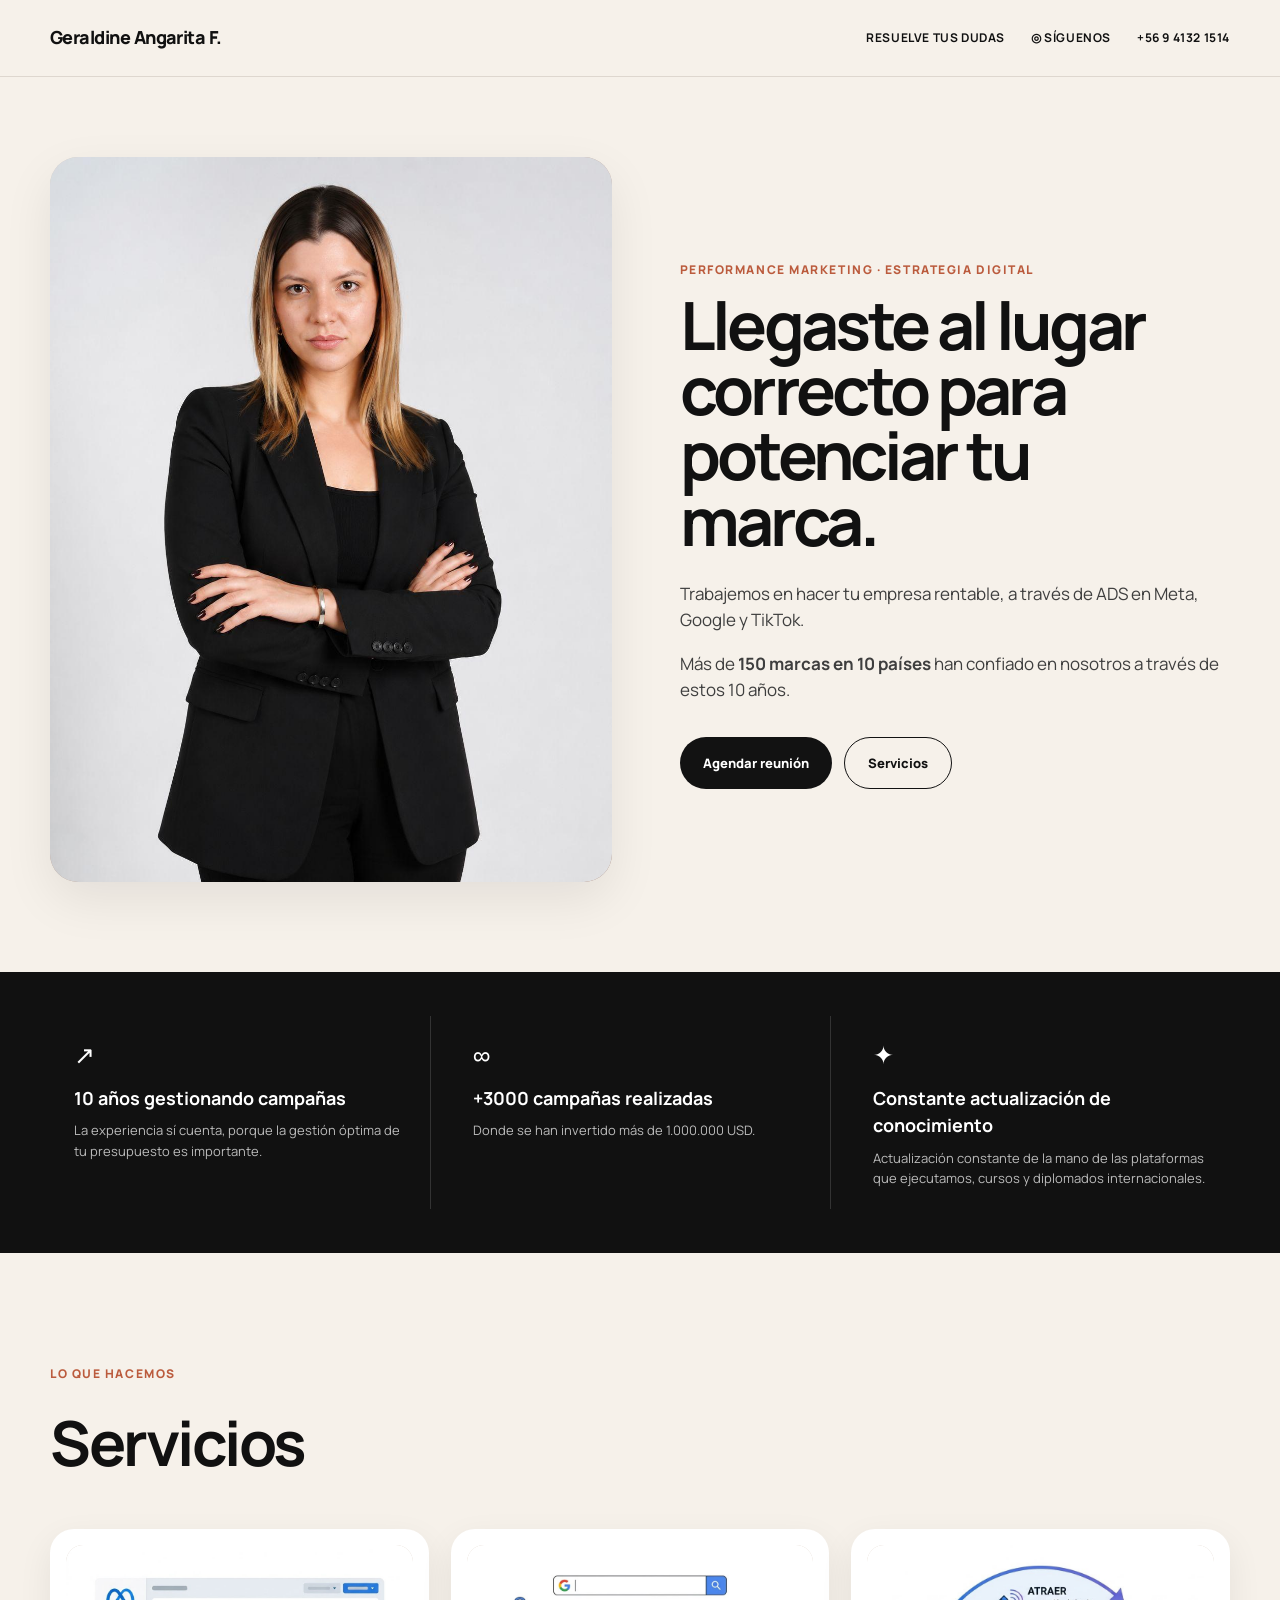
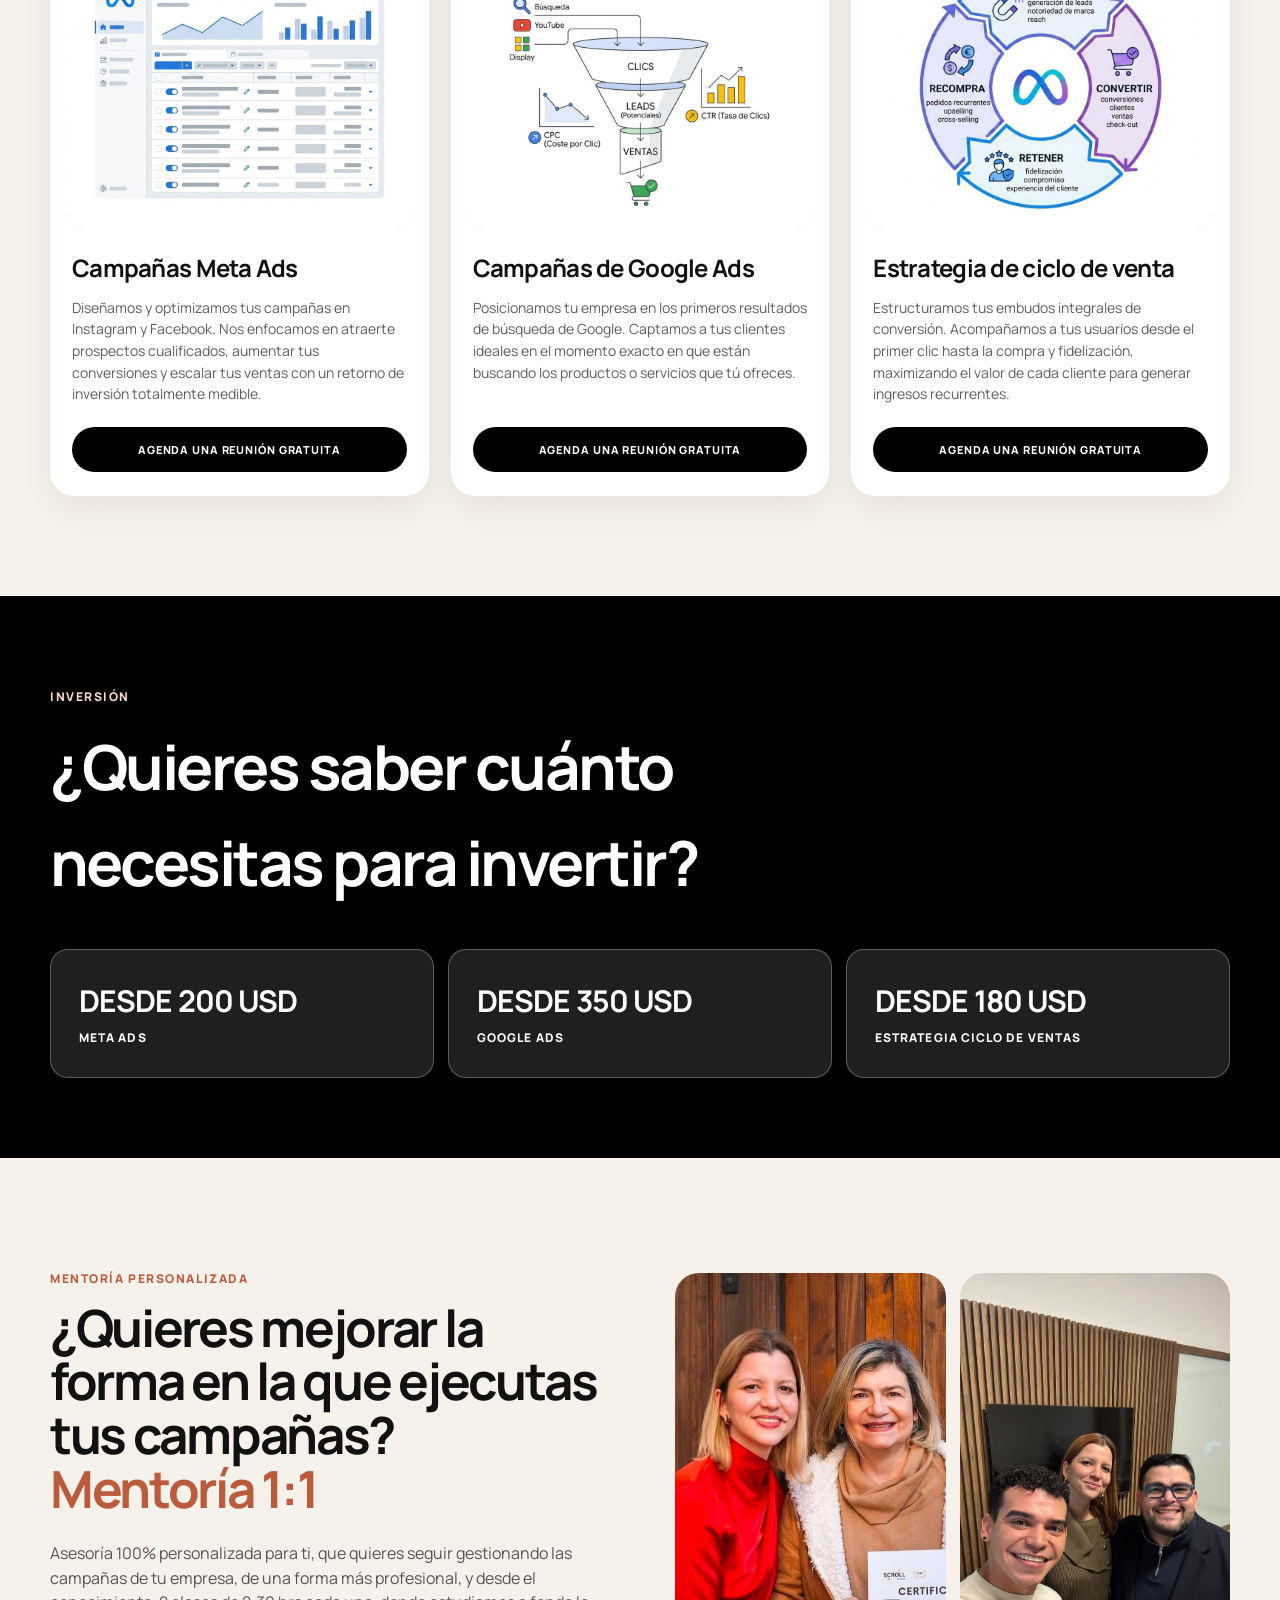
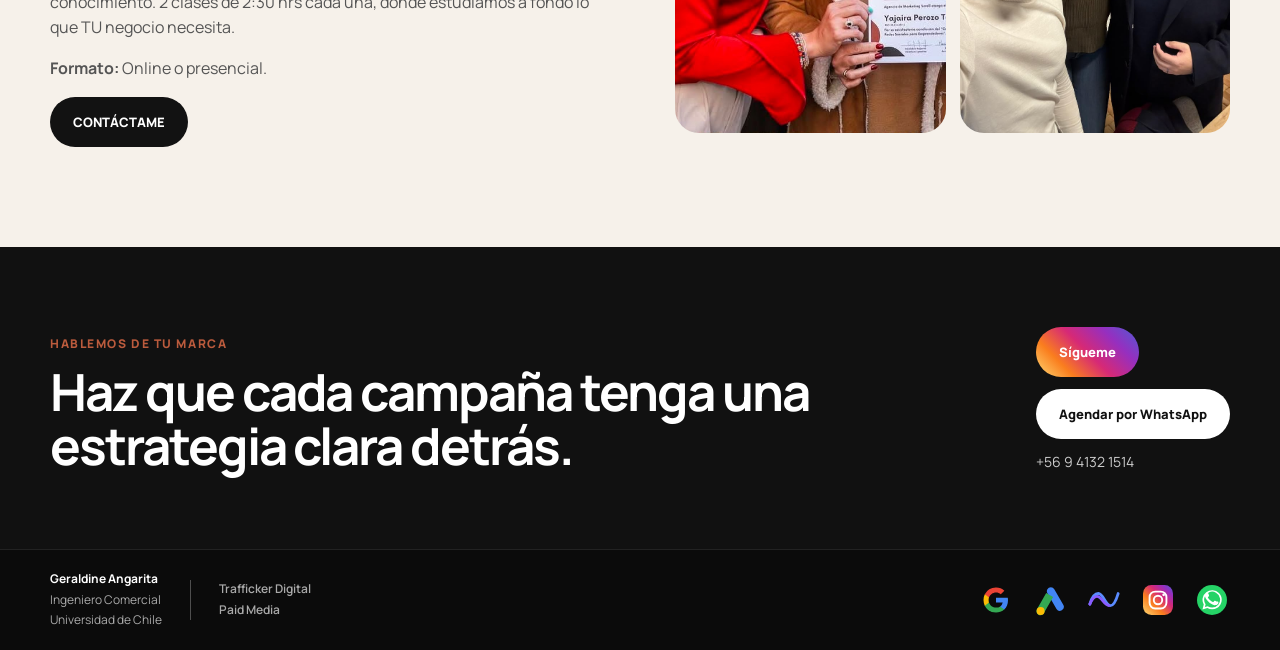
==== commit dd29ea2e: "Reemplazar foto izquierda de mentoría" ====
--- a/index.html
+++ b/index.html
@@ -1 +1 @@
-<!doctype html><html lang="es"><head><meta charset="UTF-8"/><meta name="viewport" content="width=device-width,initial-scale=1"/><meta name="description" content="Geraldine Angarita F. — Estrategia y gestión de campañas de Meta Ads, Google Ads y ciclo de venta."/><title>Geraldine Angarita F. | Performance Ads</title><link rel="preconnect" href="https://fonts.googleapis.com"><link rel="preconnect" href="https://fonts.gstatic.com" crossorigin><link href="https://fonts.googleapis.com/css2?family=Manrope:wght@400;500;600;700;800&display=swap" rel="stylesheet"><link rel="stylesheet" href="/style.css"/><style>.service-photo{width:100%;height:100%;display:block;object-fit:cover;border-radius:inherit}.hero-image img{width:100%;height:100%;display:block;object-fit:cover;object-position:center 18%;}.mentoring-gallery{display:grid!important;grid-template-columns:repeat(2,minmax(0,1fr))!important;gap:14px!important;align-items:stretch!important}.mentoring-gallery .mentor-main,.mentoring-gallery .mentor-side{width:100%!important;height:460px!important;object-fit:cover!important;object-position:center center!important;border-radius:24px!important;display:block!important}.contact-actions{display:flex;flex-direction:column;align-items:flex-start;gap:12px}.instagram-btn{display:inline-flex;align-items:center;gap:10px;text-decoration:none;background:linear-gradient(45deg,#feda75,#fa7e1e,#d62976,#962fbf,#4f5bd5)!important;color:#fff!important;border-color:transparent!important}.footer-credentials{display:flex;flex-direction:column;gap:2px}.footer-professional{display:flex;flex-direction:column;gap:3px;padding-left:28px;border-left:1px solid rgba(255,255,255,.28);font-weight:600}.pricing-section{background:#000!important}.footer-inner{display:flex;align-items:center;justify-content:space-between;gap:28px;flex-wrap:wrap;padding:20px 0}.footer-identity{display:flex;align-items:center;gap:28px;flex-wrap:wrap}.footer-logos{display:flex;align-items:center;gap:18px;flex-wrap:wrap}.footer-logo{width:36px;height:36px;display:flex;align-items:center;justify-content:center;text-decoration:none}.footer-logo svg{max-width:34px;max-height:34px;display:block}.footer-logo.google svg{width:30px}.footer-logo.googleads svg{width:32px}.footer-logo.meta svg{width:38px}.footer-logo.instagram svg{width:30px;height:30px}.footer-logo.whatsapp svg{width:30px;height:30px}@media(max-width:900px){.mentoring-gallery .mentor-main,.mentoring-gallery .mentor-side{height:400px!important}}@media(max-width:560px){.mentoring-gallery{grid-template-columns:1fr!important}.mentoring-gallery .mentor-main,.mentoring-gallery .mentor-side{height:360px!important}.footer-logos{gap:12px}.footer-professional{padding-left:0;border-left:0;padding-top:10px;border-top:1px solid rgba(255,255,255,.28)}.footer-identity{gap:14px}}</style></head><body><header class="site-header"><div class="container nav-wrap"><a class="brand" href="#inicio">Geraldine Angarita F.</a><nav class="desktop-nav"><a href="#contacto">RESUELVE TUS DUDAS</a><a href="#contacto">◎ SÍGUENOS</a><a href="tel:+56941321514">+56 9 4132 1514</a></nav><button class="menu-btn" aria-label="Abrir menú">☰</button></div><div class="mobile-menu"><a href="#contacto">Resuelve tus dudas</a><a href="#contacto">Síguenos</a><a href="tel:+56941321514">+56 9 4132 1514</a></div></header><main><section class="hero container" id="inicio"><div class="hero-image reveal"><img src="/geraldine-hero.jpeg" alt="Geraldine Angarita"/></div><div class="hero-copy reveal reveal-delay"><p class="eyebrow">PERFORMANCE MARKETING · ESTRATEGIA DIGITAL</p><h1>Llegaste al lugar correcto para potenciar tu marca.</h1><p>Trabajemos en hacer tu empresa rentable, a través de ADS en Meta, Google y TikTok.</p><p>Más de <strong>150 marcas en 10 países</strong> han confiado en nosotros a través de estos 10 años.</p><div class="hero-actions"><a class="btn btn-dark" href="https://wa.me/56941321514" target="_blank" rel="noopener">Agendar reunión</a><a class="btn btn-outline" href="#servicios">Servicios</a></div></div></section><section class="proof-section"><div class="container proof-grid"><article class="proof-card reveal"><div class="proof-icon">↗</div><h3>10 años gestionando campañas</h3><p>La experiencia sí cuenta, porque la gestión óptima de tu presupuesto es importante.</p></article><article class="proof-card reveal reveal-delay"><div class="proof-icon">∞</div><h3>+3000 campañas realizadas</h3><p>Donde se han invertido más de 1.000.000 USD.</p></article><article class="proof-card reveal reveal-delay-2"><div class="proof-icon">✦</div><h3>Constante actualización de conocimiento</h3><p>Actualización constante de la mano de las plataformas que ejecutamos, cursos y diplomados internacionales.</p></article></div></section><section class="services-section container" id="servicios"><div class="section-heading reveal"><p class="eyebrow">LO QUE HACEMOS</p><h2>Servicios</h2></div><div class="services-grid"><article class="service-card reveal"><div class="service-visual meta-visual"><img class="service-photo" src="/meta-ads.jpeg" alt="Campañas Meta Ads"></div><h3>Campañas Meta Ads</h3><p>Diseñamos y optimizamos tus campañas en Instagram y Facebook. Nos enfocamos en atraerte prospectos cualificados, aumentar tus conversiones y escalar tus ventas con un retorno de inversión totalmente medible.</p><a class="service-cta" href="https://wa.me/56941321514" target="_blank" rel="noopener">AGENDA UNA REUNIÓN GRATUITA</a></article><article class="service-card reveal reveal-delay"><div class="service-visual google-visual"><img class="service-photo" src="/google-ads.jpeg" alt="Campañas de Google Ads"></div><h3>Campañas de Google Ads</h3><p>Posicionamos tu empresa en los primeros resultados de búsqueda de Google. Captamos a tus clientes ideales en el momento exacto en que están buscando los productos o servicios que tú ofreces.</p><a class="service-cta" href="https://wa.me/56941321514" target="_blank" rel="noopener">AGENDA UNA REUNIÓN GRATUITA</a></article><article class="service-card reveal reveal-delay-2"><div class="service-visual cycle-visual"><img class="service-photo" src="/ciclo-ventas.jpeg" alt="Estrategia de ciclo de venta"></div><h3>Estrategia de ciclo de venta</h3><p>Estructuramos tus embudos integrales de conversión. Acompañamos a tus usuarios desde el primer clic hasta la compra y fidelización, maximizando el valor de cada cliente para generar ingresos recurrentes.</p><a class="service-cta" href="https://wa.me/56941321514" target="_blank" rel="noopener">AGENDA UNA REUNIÓN GRATUITA</a></article></div></section><section class="pricing-section"><div class="container"><div class="section-heading light reveal"><p class="eyebrow">INVERSIÓN</p><h2>¿Quieres saber cuánto necesitas para invertir?</h2></div><div class="pricing-grid"><article class="price-card reveal"><strong>DESDE 200 USD</strong><span>META ADS</span></article><article class="price-card reveal reveal-delay"><strong>DESDE 350 USD</strong><span>GOOGLE ADS</span></article><article class="price-card reveal reveal-delay-2"><strong>DESDE 180 USD</strong><span>ESTRATEGIA CICLO DE VENTAS</span></article></div></div></section><section class="mentoring-section container" id="mentoria"><div class="mentoring-copy reveal"><p class="eyebrow">MENTORÍA PERSONALIZADA</p><h2>¿Quieres mejorar la forma en la que ejecutas tus campañas? <span>Mentoría 1:1</span></h2><p>Asesoría 100% personalizada para ti, que quieres seguir gestionando las campañas de tu empresa, de una forma más profesional, y desde el conocimiento. 2 clases de 2:30 hrs cada una, donde estudiamos a fondo lo que TU negocio necesita.</p><p><strong>Formato:</strong> Online o presencial.</p><a class="btn btn-dark" href="https://wa.me/56941321514" target="_blank" rel="noopener">CONTÁCTAME</a></div><div class="mentoring-gallery reveal reveal-delay"><img class="mentor-main" src="/mentoria-izquierda.jpg" alt="Geraldine Angarita"/><img class="mentor-side" src="/mentoria-2.jpeg" alt="Sesión de mentoría presencial"/></div></section><section class="contact-section" id="contacto"><div class="container contact-inner reveal"><div><p class="eyebrow">HABLEMOS DE TU MARCA</p><h2>Haz que cada campaña tenga una estrategia clara detrás.</h2></div><div class="contact-actions"><a class="btn btn-light instagram-btn" href="https://www.instagram.com/geraldineangarita/" target="_blank" rel="noopener"><span>Sígueme</span></a><a class="btn btn-light" href="https://wa.me/56941321514" target="_blank" rel="noopener">Agendar por WhatsApp</a><a class="contact-phone" href="tel:+56941321514">+56 9 4132 1514</a></div></div></section></main><footer><div class="container footer-inner"><div class="footer-identity"><div class="footer-credentials"><strong>Geraldine Angarita</strong><span>Ingeniero Comercial</span><span>Universidad de Chile</span></div><div class="footer-professional"><span>Trafficker Digital</span><span>Paid Media</span></div></div><div class="footer-logos" aria-label="Plataformas"><span class="footer-logo google" title="Google"><svg viewBox="0 0 24 24" aria-hidden="true"><path fill="#4285F4" d="M21.6 12.23c0-.71-.06-1.4-.18-2.07H12v3.92h5.38a4.6 4.6 0 0 1-2 3.02v2.54h3.24c1.9-1.75 2.98-4.33 2.98-7.41Z"/><path fill="#34A853" d="M12 22c2.7 0 4.97-.9 6.63-2.36l-3.24-2.54c-.9.6-2.05.96-3.39.96-2.61 0-4.82-1.76-5.61-4.13H3.04v2.62A10 10 0 0 0 12 22Z"/><path fill="#FBBC05" d="M6.39 13.93A6 6 0 0 1 6.08 12c0-.67.11-1.32.31-1.93V7.45H3.04A10 10 0 0 0 2 12c0 1.61.39 3.14 1.04 4.55l3.35-2.62Z"/><path fill="#EA4335" d="M12 5.94c1.47 0 2.79.5 3.83 1.5l2.87-2.87A9.64 9.64 0 0 0 12 2a10 10 0 0 0-8.96 5.45l3.35 2.62C7.18 7.7 9.39 5.94 12 5.94Z"/></svg></span><span class="footer-logo googleads" title="Google Ads"><svg viewBox="0 0 32 32" aria-hidden="true"><path fill="#4285F4" d="M13.4 5.2a4 4 0 0 1 6.9 0l9.1 15.8a4 4 0 0 1-6.9 4L13.4 9.2a4 4 0 0 1 0-4Z"/><path fill="#34A853" d="M12.2 9.1 3.1 24.9a4 4 0 1 0 6.9 4l9.1-15.8-6.9-4Z"/><circle cx="6.6" cy="26.9" r="4" fill="#FBBC04"/></svg></span><span class="footer-logo meta" title="Meta Ads"><svg viewBox="0 0 48 28" aria-hidden="true" fill="none"><path d="M4 20C7 10 11 5 16 5c7 0 10 17 17 17 5 0 8-7 11-17" stroke="#5B8CFF" stroke-width="4" stroke-linecap="round"/><path d="M4 20c3-7 6-11 10-11 7 0 10 13 17 13" stroke="#8A5CFF" stroke-width="4" stroke-linecap="round"/></svg></span><a class="footer-logo instagram" href="https://www.instagram.com/geraldineangarita/" target="_blank" rel="noopener" title="Instagram"><svg viewBox="0 0 32 32" aria-hidden="true"><defs><linearGradient id="ig" x1="0" y1="1" x2="1" y2="0"><stop offset="0" stop-color="#feda75"/><stop offset=".35" stop-color="#fa7e1e"/><stop offset=".62" stop-color="#d62976"/><stop offset=".82" stop-color="#962fbf"/><stop offset="1" stop-color="#4f5bd5"/></linearGradient></defs><rect width="32" height="32" rx="9" fill="url(#ig)"/><rect x="7" y="7" width="18" height="18" rx="6" fill="none" stroke="#fff" stroke-width="2"/><circle cx="16" cy="16" r="4.5" fill="none" stroke="#fff" stroke-width="2"/><circle cx="22" cy="10.5" r="1.4" fill="#fff"/></svg></a><a class="footer-logo whatsapp" href="https://wa.me/56941321514" target="_blank" rel="noopener" title="WhatsApp"><svg viewBox="0 0 32 32" aria-hidden="true"><circle cx="16" cy="16" r="16" fill="#25D366"/><path fill="#fff" d="M23.4 8.5A10.3 10.3 0 0 0 7.2 20.9L5.8 26l5.2-1.4A10.3 10.3 0 0 0 26.4 15.6c0-2.7-1.1-5.2-3-7.1Zm-7.3 15.6a8.5 8.5 0 0 1-4.3-1.2l-.3-.2-3.1.8.8-3-.2-.3a8.5 8.5 0 1 1 7.1 3.9Zm4.7-6.4c-.3-.1-1.5-.8-1.8-.8-.2-.1-.4-.1-.6.2-.2.3-.7.8-.9 1-.2.2-.3.2-.6.1-2.2-1.1-3.7-2-5.2-4.5-.4-.7.4-.7 1.1-2.2.1-.2 0-.4 0-.6l-.8-2c-.2-.5-.5-.5-.7-.5h-.6c-.2 0-.6.1-.9.4-.3.3-1.2 1.2-1.2 2.9 0 1.7 1.3 3.4 1.4 3.6.2.2 2.5 3.8 6 5.3.8.4 1.5.6 2 .7.8.3 1.6.2 2.2.1.7-.1 2.1-.9 2.4-1.7.3-.8.3-1.5.2-1.7-.1-.1-.3-.2-.6-.3Z"/></svg></a></div></div></footer><script src="/main.js"></script></body></html>+<!doctype html><html lang="es"><head><meta charset="UTF-8"/><meta name="viewport" content="width=device-width,initial-scale=1"/><meta name="description" content="Geraldine Angarita F. — Estrategia y gestión de campañas de Meta Ads, Google Ads y ciclo de venta."/><title>Geraldine Angarita F. | Performance Ads</title><link rel="preconnect" href="https://fonts.googleapis.com"><link rel="preconnect" href="https://fonts.gstatic.com" crossorigin><link href="https://fonts.googleapis.com/css2?family=Manrope:wght@400;500;600;700;800&display=swap" rel="stylesheet"><link rel="stylesheet" href="/style.css"/><style>.service-photo{width:100%;height:100%;display:block;object-fit:cover;border-radius:inherit}.hero-image img{width:100%;height:100%;display:block;object-fit:cover;object-position:center 18%;}.mentoring-gallery{display:grid!important;grid-template-columns:repeat(2,minmax(0,1fr))!important;gap:14px!important;align-items:stretch!important}.mentoring-gallery .mentor-main,.mentoring-gallery .mentor-side{width:100%!important;height:460px!important;object-fit:cover!important;object-position:center center!important;border-radius:24px!important;display:block!important}.contact-actions{display:flex;flex-direction:column;align-items:flex-start;gap:12px}.instagram-btn{display:inline-flex;align-items:center;gap:10px;text-decoration:none;background:linear-gradient(45deg,#feda75,#fa7e1e,#d62976,#962fbf,#4f5bd5)!important;color:#fff!important;border-color:transparent!important}.footer-credentials{display:flex;flex-direction:column;gap:2px}.footer-professional{display:flex;flex-direction:column;gap:3px;padding-left:28px;border-left:1px solid rgba(255,255,255,.28);font-weight:600}.pricing-section{background:#000!important}.footer-inner{display:flex;align-items:center;justify-content:space-between;gap:28px;flex-wrap:wrap;padding:20px 0}.footer-identity{display:flex;align-items:center;gap:28px;flex-wrap:wrap}.footer-logos{display:flex;align-items:center;gap:18px;flex-wrap:wrap}.footer-logo{width:36px;height:36px;display:flex;align-items:center;justify-content:center;text-decoration:none}.footer-logo svg{max-width:34px;max-height:34px;display:block}.footer-logo.google svg{width:30px}.footer-logo.googleads svg{width:32px}.footer-logo.meta svg{width:38px}.footer-logo.instagram svg{width:30px;height:30px}.footer-logo.whatsapp svg{width:30px;height:30px}@media(max-width:900px){.mentoring-gallery .mentor-main,.mentoring-gallery .mentor-side{height:400px!important}}@media(max-width:560px){.mentoring-gallery{grid-template-columns:1fr!important}.mentoring-gallery .mentor-main,.mentoring-gallery .mentor-side{height:360px!important}.footer-logos{gap:12px}.footer-professional{padding-left:0;border-left:0;padding-top:10px;border-top:1px solid rgba(255,255,255,.28)}.footer-identity{gap:14px}}</style></head><body><header class="site-header"><div class="container nav-wrap"><a class="brand" href="#inicio">Geraldine Angarita F.</a><nav class="desktop-nav"><a href="#contacto">RESUELVE TUS DUDAS</a><a href="#contacto">◎ SÍGUENOS</a><a href="tel:+56941321514">+56 9 4132 1514</a></nav><button class="menu-btn" aria-label="Abrir menú">☰</button></div><div class="mobile-menu"><a href="#contacto">Resuelve tus dudas</a><a href="#contacto">Síguenos</a><a href="tel:+56941321514">+56 9 4132 1514</a></div></header><main><section class="hero container" id="inicio"><div class="hero-image reveal"><img src="/geraldine-hero.jpeg" alt="Geraldine Angarita"/></div><div class="hero-copy reveal reveal-delay"><p class="eyebrow">PERFORMANCE MARKETING · ESTRATEGIA DIGITAL</p><h1>Llegaste al lugar correcto para potenciar tu marca.</h1><p>Trabajemos en hacer tu empresa rentable, a través de ADS en Meta, Google y TikTok.</p><p>Más de <strong>150 marcas en 10 países</strong> han confiado en nosotros a través de estos 10 años.</p><div class="hero-actions"><a class="btn btn-dark" href="https://wa.me/56941321514" target="_blank" rel="noopener">Agendar reunión</a><a class="btn btn-outline" href="#servicios">Servicios</a></div></div></section><section class="proof-section"><div class="container proof-grid"><article class="proof-card reveal"><div class="proof-icon">↗</div><h3>10 años gestionando campañas</h3><p>La experiencia sí cuenta, porque la gestión óptima de tu presupuesto es importante.</p></article><article class="proof-card reveal reveal-delay"><div class="proof-icon">∞</div><h3>+3000 campañas realizadas</h3><p>Donde se han invertido más de 1.000.000 USD.</p></article><article class="proof-card reveal reveal-delay-2"><div class="proof-icon">✦</div><h3>Constante actualización de conocimiento</h3><p>Actualización constante de la mano de las plataformas que ejecutamos, cursos y diplomados internacionales.</p></article></div></section><section class="services-section container" id="servicios"><div class="section-heading reveal"><p class="eyebrow">LO QUE HACEMOS</p><h2>Servicios</h2></div><div class="services-grid"><article class="service-card reveal"><div class="service-visual meta-visual"><img class="service-photo" src="/meta-ads.jpeg" alt="Campañas Meta Ads"></div><h3>Campañas Meta Ads</h3><p>Diseñamos y optimizamos tus campañas en Instagram y Facebook. Nos enfocamos en atraerte prospectos cualificados, aumentar tus conversiones y escalar tus ventas con un retorno de inversión totalmente medible.</p><a class="service-cta" href="https://wa.me/56941321514" target="_blank" rel="noopener">AGENDA UNA REUNIÓN GRATUITA</a></article><article class="service-card reveal reveal-delay"><div class="service-visual google-visual"><img class="service-photo" src="/google-ads.jpeg" alt="Campañas de Google Ads"></div><h3>Campañas de Google Ads</h3><p>Posicionamos tu empresa en los primeros resultados de búsqueda de Google. Captamos a tus clientes ideales en el momento exacto en que están buscando los productos o servicios que tú ofreces.</p><a class="service-cta" href="https://wa.me/56941321514" target="_blank" rel="noopener">AGENDA UNA REUNIÓN GRATUITA</a></article><article class="service-card reveal reveal-delay-2"><div class="service-visual cycle-visual"><img class="service-photo" src="/ciclo-ventas.jpeg" alt="Estrategia de ciclo de venta"></div><h3>Estrategia de ciclo de venta</h3><p>Estructuramos tus embudos integrales de conversión. Acompañamos a tus usuarios desde el primer clic hasta la compra y fidelización, maximizando el valor de cada cliente para generar ingresos recurrentes.</p><a class="service-cta" href="https://wa.me/56941321514" target="_blank" rel="noopener">AGENDA UNA REUNIÓN GRATUITA</a></article></div></section><section class="pricing-section"><div class="container"><div class="section-heading light reveal"><p class="eyebrow">INVERSIÓN</p><h2>¿Quieres saber cuánto necesitas para invertir?</h2></div><div class="pricing-grid"><article class="price-card reveal"><strong>DESDE 200 USD</strong><span>META ADS</span></article><article class="price-card reveal reveal-delay"><strong>DESDE 350 USD</strong><span>GOOGLE ADS</span></article><article class="price-card reveal reveal-delay-2"><strong>DESDE 180 USD</strong><span>ESTRATEGIA CICLO DE VENTAS</span></article></div></div></section><section class="mentoring-section container" id="mentoria"><div class="mentoring-copy reveal"><p class="eyebrow">MENTORÍA PERSONALIZADA</p><h2>¿Quieres mejorar la forma en la que ejecutas tus campañas? <span>Mentoría 1:1</span></h2><p>Asesoría 100% personalizada para ti, que quieres seguir gestionando las campañas de tu empresa, de una forma más profesional, y desde el conocimiento. 2 clases de 2:30 hrs cada una, donde estudiamos a fondo lo que TU negocio necesita.</p><p><strong>Formato:</strong> Online o presencial.</p><a class="btn btn-dark" href="https://wa.me/56941321514" target="_blank" rel="noopener">CONTÁCTAME</a></div><div class="mentoring-gallery reveal reveal-delay"><img class="mentor-main" src="/reemplazar-foto.jpeg" alt="Geraldine Angarita"/><img class="mentor-side" src="/mentoria-2.jpeg" alt="Sesión de mentoría presencial"/></div></section><section class="contact-section" id="contacto"><div class="container contact-inner reveal"><div><p class="eyebrow">HABLEMOS DE TU MARCA</p><h2>Haz que cada campaña tenga una estrategia clara detrás.</h2></div><div class="contact-actions"><a class="btn btn-light instagram-btn" href="https://www.instagram.com/geraldineangarita/" target="_blank" rel="noopener"><span>Sígueme</span></a><a class="btn btn-light" href="https://wa.me/56941321514" target="_blank" rel="noopener">Agendar por WhatsApp</a><a class="contact-phone" href="tel:+56941321514">+56 9 4132 1514</a></div></div></section></main><footer><div class="container footer-inner"><div class="footer-identity"><div class="footer-credentials"><strong>Geraldine Angarita</strong><span>Ingeniero Comercial</span><span>Universidad de Chile</span></div><div class="footer-professional"><span>Trafficker Digital</span><span>Paid Media</span></div></div><div class="footer-logos" aria-label="Plataformas"><span class="footer-logo google" title="Google"><svg viewBox="0 0 24 24" aria-hidden="true"><path fill="#4285F4" d="M21.6 12.23c0-.71-.06-1.4-.18-2.07H12v3.92h5.38a4.6 4.6 0 0 1-2 3.02v2.54h3.24c1.9-1.75 2.98-4.33 2.98-7.41Z"/><path fill="#34A853" d="M12 22c2.7 0 4.97-.9 6.63-2.36l-3.24-2.54c-.9.6-2.05.96-3.39.96-2.61 0-4.82-1.76-5.61-4.13H3.04v2.62A10 10 0 0 0 12 22Z"/><path fill="#FBBC05" d="M6.39 13.93A6 6 0 0 1 6.08 12c0-.67.11-1.32.31-1.93V7.45H3.04A10 10 0 0 0 2 12c0 1.61.39 3.14 1.04 4.55l3.35-2.62Z"/><path fill="#EA4335" d="M12 5.94c1.47 0 2.79.5 3.83 1.5l2.87-2.87A9.64 9.64 0 0 0 12 2a10 10 0 0 0-8.96 5.45l3.35 2.62C7.18 7.7 9.39 5.94 12 5.94Z"/></svg></span><span class="footer-logo googleads" title="Google Ads"><svg viewBox="0 0 32 32" aria-hidden="true"><path fill="#4285F4" d="M13.4 5.2a4 4 0 0 1 6.9 0l9.1 15.8a4 4 0 0 1-6.9 4L13.4 9.2a4 4 0 0 1 0-4Z"/><path fill="#34A853" d="M12.2 9.1 3.1 24.9a4 4 0 1 0 6.9 4l9.1-15.8-6.9-4Z"/><circle cx="6.6" cy="26.9" r="4" fill="#FBBC04"/></svg></span><span class="footer-logo meta" title="Meta Ads"><svg viewBox="0 0 48 28" aria-hidden="true" fill="none"><path d="M4 20C7 10 11 5 16 5c7 0 10 17 17 17 5 0 8-7 11-17" stroke="#5B8CFF" stroke-width="4" stroke-linecap="round"/><path d="M4 20c3-7 6-11 10-11 7 0 10 13 17 13" stroke="#8A5CFF" stroke-width="4" stroke-linecap="round"/></svg></span><a class="footer-logo instagram" href="https://www.instagram.com/geraldineangarita/" target="_blank" rel="noopener" title="Instagram"><svg viewBox="0 0 32 32" aria-hidden="true"><defs><linearGradient id="ig" x1="0" y1="1" x2="1" y2="0"><stop offset="0" stop-color="#feda75"/><stop offset=".35" stop-color="#fa7e1e"/><stop offset=".62" stop-color="#d62976"/><stop offset=".82" stop-color="#962fbf"/><stop offset="1" stop-color="#4f5bd5"/></linearGradient></defs><rect width="32" height="32" rx="9" fill="url(#ig)"/><rect x="7" y="7" width="18" height="18" rx="6" fill="none" stroke="#fff" stroke-width="2"/><circle cx="16" cy="16" r="4.5" fill="none" stroke="#fff" stroke-width="2"/><circle cx="22" cy="10.5" r="1.4" fill="#fff"/></svg></a><a class="footer-logo whatsapp" href="https://wa.me/56941321514" target="_blank" rel="noopener" title="WhatsApp"><svg viewBox="0 0 32 32" aria-hidden="true"><circle cx="16" cy="16" r="16" fill="#25D366"/><path fill="#fff" d="M23.4 8.5A10.3 10.3 0 0 0 7.2 20.9L5.8 26l5.2-1.4A10.3 10.3 0 0 0 26.4 15.6c0-2.7-1.1-5.2-3-7.1Zm-7.3 15.6a8.5 8.5 0 0 1-4.3-1.2l-.3-.2-3.1.8.8-3-.2-.3a8.5 8.5 0 1 1 7.1 3.9Zm4.7-6.4c-.3-.1-1.5-.8-1.8-.8-.2-.1-.4-.1-.6.2-.2.3-.7.8-.9 1-.2.2-.3.2-.6.1-2.2-1.1-3.7-2-5.2-4.5-.4-.7.4-.7 1.1-2.2.1-.2 0-.4 0-.6l-.8-2c-.2-.5-.5-.5-.7-.5h-.6c-.2 0-.6.1-.9.4-.3.3-1.2 1.2-1.2 2.9 0 1.7 1.3 3.4 1.4 3.6.2.2 2.5 3.8 6 5.3.8.4 1.5.6 2 .7.8.3 1.6.2 2.2.1.7-.1 2.1-.9 2.4-1.7.3-.8.3-1.5.2-1.7-.1-.1-.3-.2-.6-.3Z"/></svg></a></div></div></footer><script src="/main.js"></script></body></html>
--- a/style.css
+++ b/style.css
@@ -1 +1 @@
-:root{--bg:#f6f1ea;--paper:#fff;--ink:#111;--muted:#666;--line:#ded7cf;--accent:#bb5b3d;--dark:#121212;--soft:#eee5dc}*{box-sizing:border-box}html{scroll-behavior:smooth}body{margin:0;font-family:'Manrope',Arial,sans-serif;background:var(--bg);color:var(--ink);line-height:1.55}img{max-width:100%}a{color:inherit;text-decoration:none}.container{width:min(1180px,calc(100% - 40px));margin:auto}.site-header{position:sticky;top:0;z-index:30;background:rgba(246,241,234,.94);backdrop-filter:blur(10px);border-bottom:1px solid var(--line)}.nav-wrap{height:76px;display:flex;align-items:center;justify-content:space-between;gap:28px}.brand{font-size:18px;font-weight:800;letter-spacing:-.03em}.desktop-nav{display:flex;align-items:center;gap:26px;font-size:12px;font-weight:700;letter-spacing:.05em}.desktop-nav a:hover,.service-cta:hover{opacity:.65}.menu-btn{display:none;border:0;background:none;font-size:24px}.mobile-menu{display:none}.hero{display:grid;grid-template-columns:1.02fr 1fr;gap:68px;align-items:center;padding:80px 0 90px}.hero-image{min-height:560px;border-radius:28px;overflow:hidden;background:linear-gradient(135deg,#d9ccc0,#9c725f);box-shadow:0 18px 50px rgba(0,0,0,.08)}.hero-image img{width:100%;height:100%;min-height:560px;object-fit:cover;display:block}.hero-copy h1{font-size:clamp(45px,5.2vw,76px);line-height:.98;letter-spacing:-.055em;margin:12px 0 28px;max-width:760px}.hero-copy p{font-size:17px;color:#3e3e3e;max-width:650px}.eyebrow{font-size:12px!important;font-weight:800;letter-spacing:.13em;color:var(--accent)!important}.hero-actions{display:flex;gap:12px;margin-top:34px}.btn{display:inline-flex;align-items:center;justify-content:center;padding:15px 23px;border-radius:999px;font-size:13px;font-weight:800;transition:.2s ease}.btn-dark{background:var(--dark);color:#fff}.btn-outline{border:1px solid var(--dark)}.btn-light{background:#fff;color:#111}.proof-section{background:#111;color:#fff;padding:44px 0}.proof-grid{display:grid;grid-template-columns:repeat(3,1fr);gap:18px}.proof-card{padding:20px 24px;border-right:1px solid #333}.proof-card:last-child{border-right:0}.proof-icon{font-size:25px;margin-bottom:10px}.proof-card h3{font-size:18px;margin:0 0 8px}.proof-card p{font-size:13px;color:#bbb;margin:0}.services-section{padding:100px 0}.section-heading{margin-bottom:38px}.section-heading h2{font-size:clamp(38px,5vw,62px);letter-spacing:-.04em;margin:5px 0}.services-grid{display:grid;grid-template-columns:repeat(3,1fr);gap:22px}.service-card{background:var(--paper);border-radius:24px;padding:16px 16px 24px;box-shadow:0 12px 35px rgba(25,15,10,.07);display:flex;flex-direction:column}.service-visual{aspect-ratio:1.22/1;border-radius:17px;overflow:hidden;background:#e7ded6;margin-bottom:20px}.service-photo{width:100%;height:100%;object-fit:cover;display:block}.service-card h3{font-size:24px;letter-spacing:-.03em;margin:0 6px 10px}.service-card p{color:#5e5e5e;font-size:14px;margin:0 6px 22px;flex:1}.service-cta{margin:0 6px;font-size:11px;font-weight:800;letter-spacing:.08em;border-top:1px solid var(--line);padding-top:16px}.pricing-section{background:#b35c43;color:#fff;padding:80px 0}.section-heading.light .eyebrow{color:#ffd8cb!important}.section-heading.light h2{max-width:760px}.pricing-grid{display:grid;grid-template-columns:repeat(3,1fr);gap:14px}.price-card{background:rgba(255,255,255,.12);border:1px solid rgba(255,255,255,.28);border-radius:18px;padding:28px}.price-card strong{display:block;font-size:30px;letter-spacing:-.03em}.price-card span{font-size:12px;font-weight:800;letter-spacing:.09em}.mentoring-section{display:grid;grid-template-columns:1fr 1fr;gap:70px;align-items:center;padding:100px 0}.mentoring-copy h2{font-size:clamp(36px,4vw,58px);line-height:1.05;letter-spacing:-.045em;margin:10px 0 25px}.mentoring-copy h2 span{color:var(--accent)}.mentoring-copy p{color:#555}.mentoring-gallery{display:grid;grid-template-columns:1fr 1fr;gap:16px;align-items:stretch}.mentoring-gallery img,.mentoring-gallery .mentor-main,.mentoring-gallery .mentor-side{width:100%;height:420px;object-fit:cover;object-position:center;border-radius:24px;background:#d8cec5;display:block}.contact-section{background:#111;color:#fff;padding:76px 0}.contact-inner{display:flex;align-items:end;justify-content:space-between;gap:40px}.contact-inner h2{font-size:clamp(34px,4vw,55px);line-height:1.05;letter-spacing:-.04em;max-width:760px;margin:8px 0 0}.contact-actions{display:flex;flex-direction:column;align-items:flex-end;gap:14px}.contact-phone{font-size:14px;color:#ccc}footer{background:#0b0b0b;color:#aaa;border-top:1px solid #222}.footer-inner{min-height:80px;display:flex;align-items:center;justify-content:space-between;font-size:12px}.footer-inner strong{color:#fff}.reveal{opacity:1;transform:none}.is-visible{opacity:1!important;transform:none!important}@media(max-width:900px){.desktop-nav{display:none}.menu-btn{display:block}.mobile-menu.open{display:flex;flex-direction:column;gap:14px;padding:18px 20px;border-top:1px solid var(--line);font-size:14px}.hero,.mentoring-section{grid-template-columns:1fr;gap:38px}.hero{padding:45px 0 70px}.hero-image{min-height:430px}.hero-image img{min-height:430px}.proof-grid,.services-grid,.pricing-grid{grid-template-columns:1fr}.proof-card{border-right:0;border-bottom:1px solid #333}.contact-inner{align-items:flex-start;flex-direction:column}.contact-actions{align-items:flex-start}.mentoring-gallery{grid-template-columns:1fr 1fr}.mentoring-gallery img,.mentoring-gallery .mentor-main,.mentoring-gallery .mentor-side{height:360px}}@media(max-width:560px){.container{width:min(100% - 28px,1180px)}.nav-wrap{height:66px}.brand{font-size:16px}.hero-copy h1{font-size:44px}.hero-actions{flex-direction:column}.btn{width:100%}.services-section,.mentoring-section{padding:72px 0}.price-card strong{font-size:25px}.footer-inner{flex-direction:column;justify-content:center;gap:5px;align-items:flex-start}.mentoring-gallery{grid-template-columns:1fr}.mentoring-gallery img,.mentoring-gallery .mentor-main,.mentoring-gallery .mentor-side{height:360px}}+:root{--bg:#f6f1ea;--paper:#fff;--ink:#111;--muted:#666;--line:#ded7cf;--accent:#bb5b3d;--dark:#121212;--soft:#eee5dc}*{box-sizing:border-box}html{scroll-behavior:smooth}body{margin:0;font-family:'Manrope',Arial,sans-serif;background:var(--bg);color:var(--ink);line-height:1.55}img{max-width:100%}a{color:inherit;text-decoration:none}.container{width:min(1180px,calc(100% - 40px));margin:auto}.site-header{position:sticky;top:0;z-index:30;background:rgba(246,241,234,.94);backdrop-filter:blur(10px);border-bottom:1px solid var(--line)}.nav-wrap{height:76px;display:flex;align-items:center;justify-content:space-between;gap:28px}.brand{font-size:18px;font-weight:800;letter-spacing:-.03em}.desktop-nav{display:flex;align-items:center;gap:26px;font-size:12px;font-weight:700;letter-spacing:.05em}.desktop-nav a:hover,.service-cta:hover{opacity:.82}.menu-btn{display:none;border:0;background:none;font-size:24px}.mobile-menu{display:none}.hero{display:grid;grid-template-columns:1.02fr 1fr;gap:68px;align-items:center;padding:80px 0 90px}.hero-image{min-height:560px;border-radius:28px;overflow:hidden;background:linear-gradient(135deg,#d9ccc0,#9c725f);box-shadow:0 18px 50px rgba(0,0,0,.08)}.hero-image img{width:100%;height:100%;min-height:560px;object-fit:cover;display:block}.hero-copy h1{font-size:clamp(45px,5.2vw,76px);line-height:.98;letter-spacing:-.055em;margin:12px 0 28px;max-width:760px}.hero-copy p{font-size:17px;color:#3e3e3e;max-width:650px}.eyebrow{font-size:12px!important;font-weight:800;letter-spacing:.13em;color:var(--accent)!important}.hero-actions{display:flex;gap:12px;margin-top:34px}.btn{display:inline-flex;align-items:center;justify-content:center;padding:15px 23px;border-radius:999px;font-size:13px;font-weight:800;transition:.2s ease}.btn-dark{background:var(--dark);color:#fff}.btn-outline{border:1px solid var(--dark)}.btn-light{background:#fff;color:#111}.proof-section{background:#111;color:#fff;padding:44px 0}.proof-grid{display:grid;grid-template-columns:repeat(3,1fr);gap:18px}.proof-card{padding:20px 24px;border-right:1px solid #333}.proof-card:last-child{border-right:0}.proof-icon{font-size:25px;margin-bottom:10px}.proof-card h3{font-size:18px;margin:0 0 8px}.proof-card p{font-size:13px;color:#bbb;margin:0}.services-section{padding:100px 0}.section-heading{margin-bottom:38px}.section-heading h2{font-size:clamp(38px,5vw,62px);letter-spacing:-.04em;margin:5px 0}.services-grid{display:grid;grid-template-columns:repeat(3,1fr);gap:22px}.service-card{background:var(--paper);border-radius:24px;padding:16px 16px 24px;box-shadow:0 12px 35px rgba(25,15,10,.07);display:flex;flex-direction:column}.service-visual{aspect-ratio:1.22/1;border-radius:17px;overflow:hidden;background:#e7ded6;margin-bottom:20px}.service-photo{width:100%;height:100%;object-fit:cover;display:block}.service-card h3{font-size:24px;letter-spacing:-.03em;margin:0 6px 10px}.service-card p{color:#5e5e5e;font-size:14px;margin:0 6px 22px;flex:1}.service-cta{margin:0 6px;display:inline-flex;align-items:center;justify-content:center;background:#000;color:#fff;padding:14px 18px;border-radius:999px;font-size:11px;font-weight:800;letter-spacing:.08em;text-align:center;transition:.2s ease}.pricing-section{background:#b35c43;color:#fff;padding:80px 0}.section-heading.light .eyebrow{color:#ffd8cb!important}.section-heading.light h2{max-width:760px}.pricing-grid{display:grid;grid-template-columns:repeat(3,1fr);gap:14px}.price-card{background:rgba(255,255,255,.12);border:1px solid rgba(255,255,255,.28);border-radius:18px;padding:28px}.price-card strong{display:block;font-size:30px;letter-spacing:-.03em}.price-card span{font-size:12px;font-weight:800;letter-spacing:.09em}.mentoring-section{display:grid;grid-template-columns:1fr 1fr;gap:70px;align-items:center;padding:100px 0}.mentoring-copy h2{font-size:clamp(36px,4vw,58px);line-height:1.05;letter-spacing:-.045em;margin:10px 0 25px}.mentoring-copy h2 span{color:var(--accent)}.mentoring-copy p{color:#555}.mentoring-gallery{display:grid;grid-template-columns:1fr 1fr;gap:16px;align-items:stretch}.mentoring-gallery img,.mentoring-gallery .mentor-main,.mentoring-gallery .mentor-side{width:100%;height:420px;object-fit:cover;object-position:center;border-radius:24px;background:#d8cec5;display:block}.contact-section{background:#111;color:#fff;padding:76px 0}.contact-inner{display:flex;align-items:end;justify-content:space-between;gap:40px}.contact-inner h2{font-size:clamp(34px,4vw,55px);line-height:1.05;letter-spacing:-.04em;max-width:760px;margin:8px 0 0}.contact-actions{display:flex;flex-direction:column;align-items:flex-end;gap:14px}.contact-phone{font-size:14px;color:#ccc}footer{background:#0b0b0b;color:#aaa;border-top:1px solid #222}.footer-inner{min-height:80px;display:flex;align-items:center;justify-content:space-between;font-size:12px}.footer-inner strong{color:#fff}.reveal{opacity:1;transform:none}.is-visible{opacity:1!important;transform:none!important}@media(max-width:900px){.desktop-nav{display:none}.menu-btn{display:block}.mobile-menu.open{display:flex;flex-direction:column;gap:14px;padding:18px 20px;border-top:1px solid var(--line);font-size:14px}.hero,.mentoring-section{grid-template-columns:1fr;gap:38px}.hero{padding:45px 0 70px}.hero-image{min-height:430px}.hero-image img{min-height:430px}.proof-grid,.services-grid,.pricing-grid{grid-template-columns:1fr}.proof-card{border-right:0;border-bottom:1px solid #333}.contact-inner{align-items:flex-start;flex-direction:column}.contact-actions{align-items:flex-start}.mentoring-gallery{grid-template-columns:1fr 1fr}.mentoring-gallery img,.mentoring-gallery .mentor-main,.mentoring-gallery .mentor-side{height:360px}}@media(max-width:560px){.container{width:min(100% - 28px,1180px)}.nav-wrap{height:66px}.brand{font-size:16px}.hero-copy h1{font-size:44px}.hero-actions{flex-direction:column}.btn{width:100%}.services-section,.mentoring-section{padding:72px 0}.price-card strong{font-size:25px}.footer-inner{flex-direction:column;justify-content:center;gap:5px;align-items:flex-start}.mentoring-gallery{grid-template-columns:1fr}.mentoring-gallery img,.mentoring-gallery .mentor-main,.mentoring-gallery .mentor-side{height:360px}}
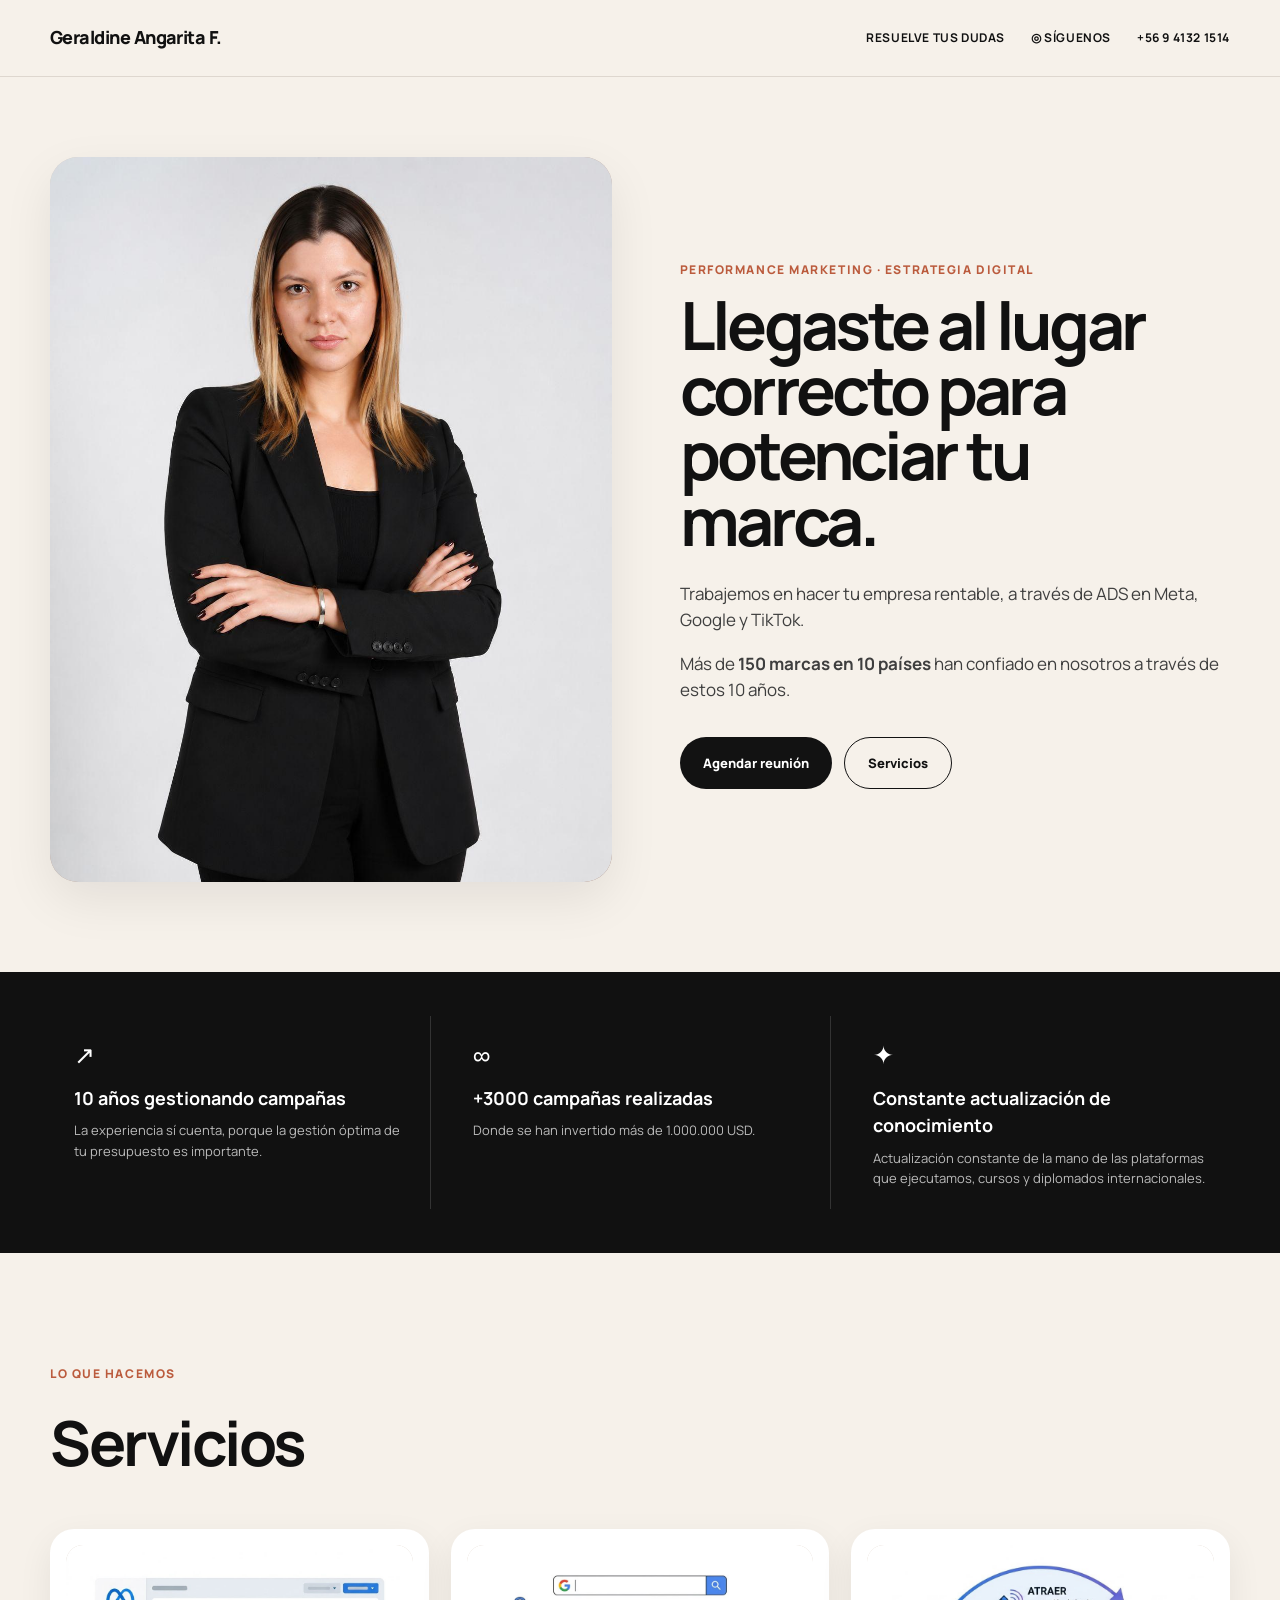
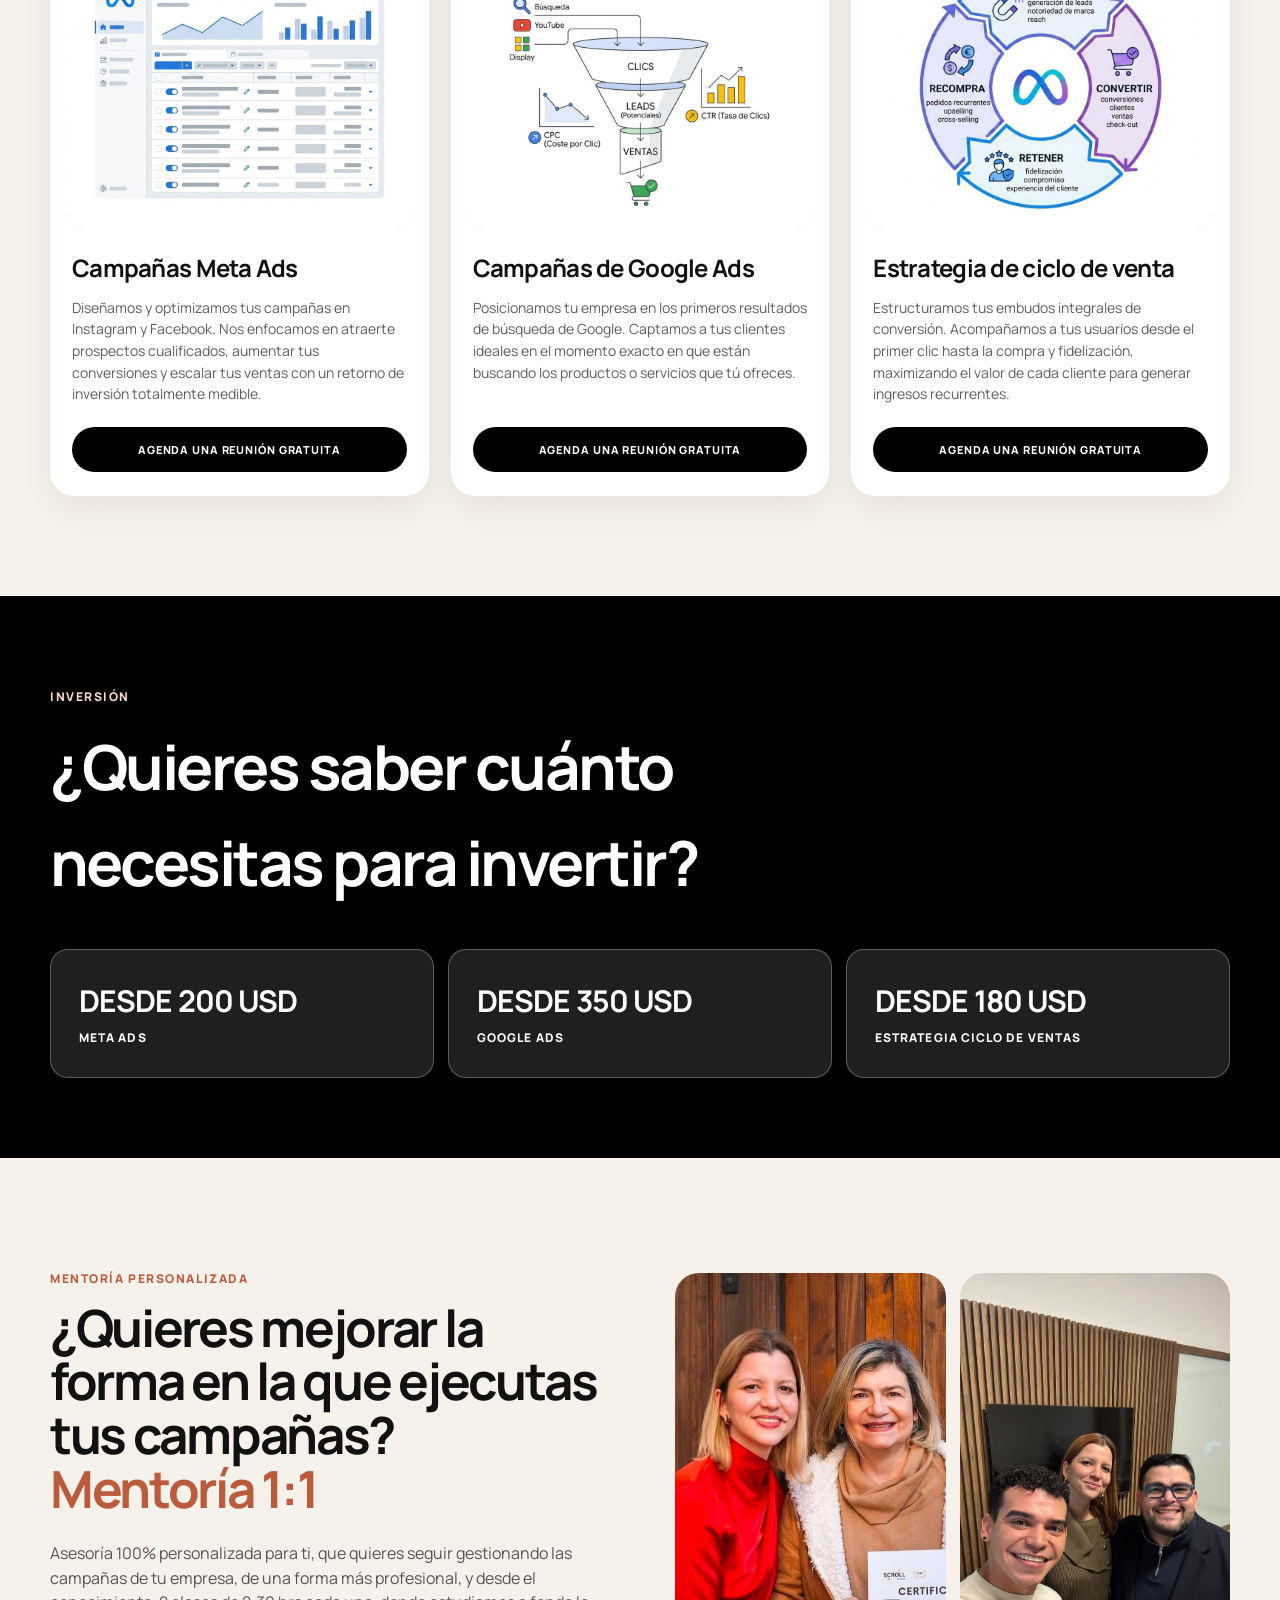
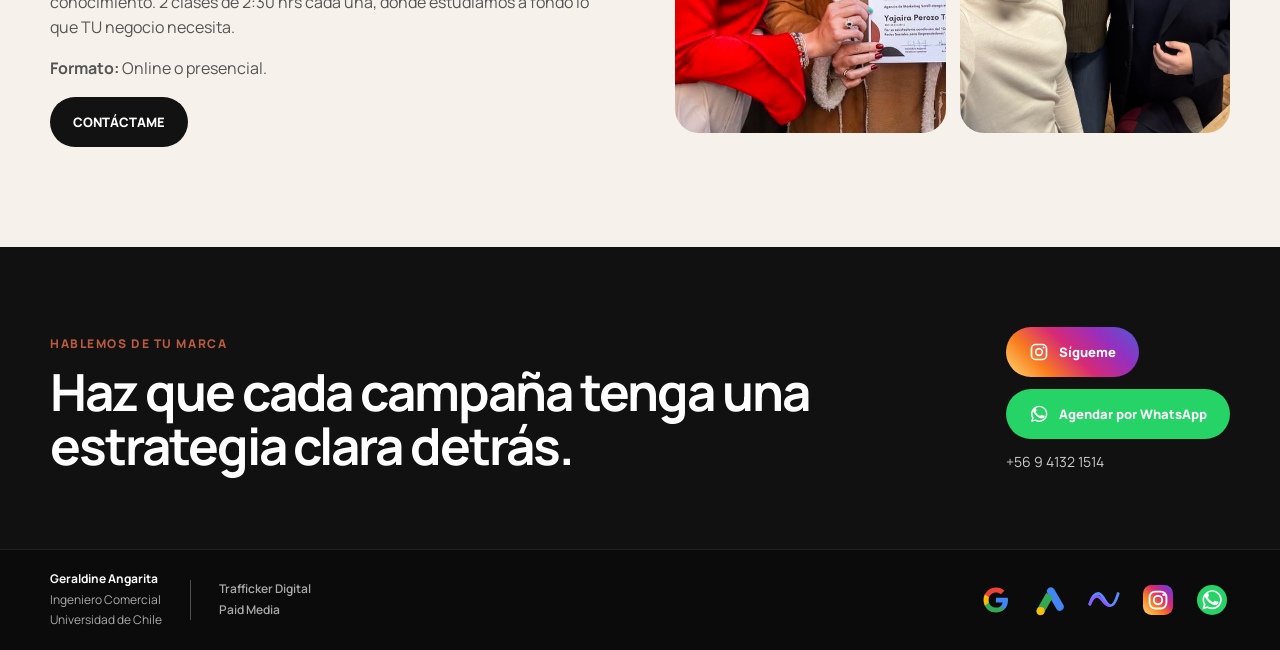
==== commit b631f78f: "Agregar iconos a botones de Instagram y WhatsApp" ====
--- a/index.html
+++ b/index.html
@@ -1 +1 @@
-<!doctype html><html lang="es"><head><meta charset="UTF-8"/><meta name="viewport" content="width=device-width,initial-scale=1"/><meta name="description" content="Geraldine Angarita F. — Estrategia y gestión de campañas de Meta Ads, Google Ads y ciclo de venta."/><title>Geraldine Angarita F. | Performance Ads</title><link rel="preconnect" href="https://fonts.googleapis.com"><link rel="preconnect" href="https://fonts.gstatic.com" crossorigin><link href="https://fonts.googleapis.com/css2?family=Manrope:wght@400;500;600;700;800&display=swap" rel="stylesheet"><link rel="stylesheet" href="/style.css"/><style>.service-photo{width:100%;height:100%;display:block;object-fit:cover;border-radius:inherit}.hero-image img{width:100%;height:100%;display:block;object-fit:cover;object-position:center 18%;}.mentoring-gallery{display:grid!important;grid-template-columns:repeat(2,minmax(0,1fr))!important;gap:14px!important;align-items:stretch!important}.mentoring-gallery .mentor-main,.mentoring-gallery .mentor-side{width:100%!important;height:460px!important;object-fit:cover!important;object-position:center center!important;border-radius:24px!important;display:block!important}.contact-actions{display:flex;flex-direction:column;align-items:flex-start;gap:12px}.instagram-btn{display:inline-flex;align-items:center;gap:10px;text-decoration:none;background:linear-gradient(45deg,#feda75,#fa7e1e,#d62976,#962fbf,#4f5bd5)!important;color:#fff!important;border-color:transparent!important}.footer-credentials{display:flex;flex-direction:column;gap:2px}.footer-professional{display:flex;flex-direction:column;gap:3px;padding-left:28px;border-left:1px solid rgba(255,255,255,.28);font-weight:600}.pricing-section{background:#000!important}.footer-inner{display:flex;align-items:center;justify-content:space-between;gap:28px;flex-wrap:wrap;padding:20px 0}.footer-identity{display:flex;align-items:center;gap:28px;flex-wrap:wrap}.footer-logos{display:flex;align-items:center;gap:18px;flex-wrap:wrap}.footer-logo{width:36px;height:36px;display:flex;align-items:center;justify-content:center;text-decoration:none}.footer-logo svg{max-width:34px;max-height:34px;display:block}.footer-logo.google svg{width:30px}.footer-logo.googleads svg{width:32px}.footer-logo.meta svg{width:38px}.footer-logo.instagram svg{width:30px;height:30px}.footer-logo.whatsapp svg{width:30px;height:30px}@media(max-width:900px){.mentoring-gallery .mentor-main,.mentoring-gallery .mentor-side{height:400px!important}}@media(max-width:560px){.mentoring-gallery{grid-template-columns:1fr!important}.mentoring-gallery .mentor-main,.mentoring-gallery .mentor-side{height:360px!important}.footer-logos{gap:12px}.footer-professional{padding-left:0;border-left:0;padding-top:10px;border-top:1px solid rgba(255,255,255,.28)}.footer-identity{gap:14px}}</style></head><body><header class="site-header"><div class="container nav-wrap"><a class="brand" href="#inicio">Geraldine Angarita F.</a><nav class="desktop-nav"><a href="#contacto">RESUELVE TUS DUDAS</a><a href="#contacto">◎ SÍGUENOS</a><a href="tel:+56941321514">+56 9 4132 1514</a></nav><button class="menu-btn" aria-label="Abrir menú">☰</button></div><div class="mobile-menu"><a href="#contacto">Resuelve tus dudas</a><a href="#contacto">Síguenos</a><a href="tel:+56941321514">+56 9 4132 1514</a></div></header><main><section class="hero container" id="inicio"><div class="hero-image reveal"><img src="/geraldine-hero.jpeg" alt="Geraldine Angarita"/></div><div class="hero-copy reveal reveal-delay"><p class="eyebrow">PERFORMANCE MARKETING · ESTRATEGIA DIGITAL</p><h1>Llegaste al lugar correcto para potenciar tu marca.</h1><p>Trabajemos en hacer tu empresa rentable, a través de ADS en Meta, Google y TikTok.</p><p>Más de <strong>150 marcas en 10 países</strong> han confiado en nosotros a través de estos 10 años.</p><div class="hero-actions"><a class="btn btn-dark" href="https://wa.me/56941321514" target="_blank" rel="noopener">Agendar reunión</a><a class="btn btn-outline" href="#servicios">Servicios</a></div></div></section><section class="proof-section"><div class="container proof-grid"><article class="proof-card reveal"><div class="proof-icon">↗</div><h3>10 años gestionando campañas</h3><p>La experiencia sí cuenta, porque la gestión óptima de tu presupuesto es importante.</p></article><article class="proof-card reveal reveal-delay"><div class="proof-icon">∞</div><h3>+3000 campañas realizadas</h3><p>Donde se han invertido más de 1.000.000 USD.</p></article><article class="proof-card reveal reveal-delay-2"><div class="proof-icon">✦</div><h3>Constante actualización de conocimiento</h3><p>Actualización constante de la mano de las plataformas que ejecutamos, cursos y diplomados internacionales.</p></article></div></section><section class="services-section container" id="servicios"><div class="section-heading reveal"><p class="eyebrow">LO QUE HACEMOS</p><h2>Servicios</h2></div><div class="services-grid"><article class="service-card reveal"><div class="service-visual meta-visual"><img class="service-photo" src="/meta-ads.jpeg" alt="Campañas Meta Ads"></div><h3>Campañas Meta Ads</h3><p>Diseñamos y optimizamos tus campañas en Instagram y Facebook. Nos enfocamos en atraerte prospectos cualificados, aumentar tus conversiones y escalar tus ventas con un retorno de inversión totalmente medible.</p><a class="service-cta" href="https://wa.me/56941321514" target="_blank" rel="noopener">AGENDA UNA REUNIÓN GRATUITA</a></article><article class="service-card reveal reveal-delay"><div class="service-visual google-visual"><img class="service-photo" src="/google-ads.jpeg" alt="Campañas de Google Ads"></div><h3>Campañas de Google Ads</h3><p>Posicionamos tu empresa en los primeros resultados de búsqueda de Google. Captamos a tus clientes ideales en el momento exacto en que están buscando los productos o servicios que tú ofreces.</p><a class="service-cta" href="https://wa.me/56941321514" target="_blank" rel="noopener">AGENDA UNA REUNIÓN GRATUITA</a></article><article class="service-card reveal reveal-delay-2"><div class="service-visual cycle-visual"><img class="service-photo" src="/ciclo-ventas.jpeg" alt="Estrategia de ciclo de venta"></div><h3>Estrategia de ciclo de venta</h3><p>Estructuramos tus embudos integrales de conversión. Acompañamos a tus usuarios desde el primer clic hasta la compra y fidelización, maximizando el valor de cada cliente para generar ingresos recurrentes.</p><a class="service-cta" href="https://wa.me/56941321514" target="_blank" rel="noopener">AGENDA UNA REUNIÓN GRATUITA</a></article></div></section><section class="pricing-section"><div class="container"><div class="section-heading light reveal"><p class="eyebrow">INVERSIÓN</p><h2>¿Quieres saber cuánto necesitas para invertir?</h2></div><div class="pricing-grid"><article class="price-card reveal"><strong>DESDE 200 USD</strong><span>META ADS</span></article><article class="price-card reveal reveal-delay"><strong>DESDE 350 USD</strong><span>GOOGLE ADS</span></article><article class="price-card reveal reveal-delay-2"><strong>DESDE 180 USD</strong><span>ESTRATEGIA CICLO DE VENTAS</span></article></div></div></section><section class="mentoring-section container" id="mentoria"><div class="mentoring-copy reveal"><p class="eyebrow">MENTORÍA PERSONALIZADA</p><h2>¿Quieres mejorar la forma en la que ejecutas tus campañas? <span>Mentoría 1:1</span></h2><p>Asesoría 100% personalizada para ti, que quieres seguir gestionando las campañas de tu empresa, de una forma más profesional, y desde el conocimiento. 2 clases de 2:30 hrs cada una, donde estudiamos a fondo lo que TU negocio necesita.</p><p><strong>Formato:</strong> Online o presencial.</p><a class="btn btn-dark" href="https://wa.me/56941321514" target="_blank" rel="noopener">CONTÁCTAME</a></div><div class="mentoring-gallery reveal reveal-delay"><img class="mentor-main" src="/reemplazar-foto.jpeg" alt="Geraldine Angarita"/><img class="mentor-side" src="/mentoria-2.jpeg" alt="Sesión de mentoría presencial"/></div></section><section class="contact-section" id="contacto"><div class="container contact-inner reveal"><div><p class="eyebrow">HABLEMOS DE TU MARCA</p><h2>Haz que cada campaña tenga una estrategia clara detrás.</h2></div><div class="contact-actions"><a class="btn btn-light instagram-btn" href="https://www.instagram.com/geraldineangarita/" target="_blank" rel="noopener"><span>Sígueme</span></a><a class="btn btn-light" href="https://wa.me/56941321514" target="_blank" rel="noopener">Agendar por WhatsApp</a><a class="contact-phone" href="tel:+56941321514">+56 9 4132 1514</a></div></div></section></main><footer><div class="container footer-inner"><div class="footer-identity"><div class="footer-credentials"><strong>Geraldine Angarita</strong><span>Ingeniero Comercial</span><span>Universidad de Chile</span></div><div class="footer-professional"><span>Trafficker Digital</span><span>Paid Media</span></div></div><div class="footer-logos" aria-label="Plataformas"><span class="footer-logo google" title="Google"><svg viewBox="0 0 24 24" aria-hidden="true"><path fill="#4285F4" d="M21.6 12.23c0-.71-.06-1.4-.18-2.07H12v3.92h5.38a4.6 4.6 0 0 1-2 3.02v2.54h3.24c1.9-1.75 2.98-4.33 2.98-7.41Z"/><path fill="#34A853" d="M12 22c2.7 0 4.97-.9 6.63-2.36l-3.24-2.54c-.9.6-2.05.96-3.39.96-2.61 0-4.82-1.76-5.61-4.13H3.04v2.62A10 10 0 0 0 12 22Z"/><path fill="#FBBC05" d="M6.39 13.93A6 6 0 0 1 6.08 12c0-.67.11-1.32.31-1.93V7.45H3.04A10 10 0 0 0 2 12c0 1.61.39 3.14 1.04 4.55l3.35-2.62Z"/><path fill="#EA4335" d="M12 5.94c1.47 0 2.79.5 3.83 1.5l2.87-2.87A9.64 9.64 0 0 0 12 2a10 10 0 0 0-8.96 5.45l3.35 2.62C7.18 7.7 9.39 5.94 12 5.94Z"/></svg></span><span class="footer-logo googleads" title="Google Ads"><svg viewBox="0 0 32 32" aria-hidden="true"><path fill="#4285F4" d="M13.4 5.2a4 4 0 0 1 6.9 0l9.1 15.8a4 4 0 0 1-6.9 4L13.4 9.2a4 4 0 0 1 0-4Z"/><path fill="#34A853" d="M12.2 9.1 3.1 24.9a4 4 0 1 0 6.9 4l9.1-15.8-6.9-4Z"/><circle cx="6.6" cy="26.9" r="4" fill="#FBBC04"/></svg></span><span class="footer-logo meta" title="Meta Ads"><svg viewBox="0 0 48 28" aria-hidden="true" fill="none"><path d="M4 20C7 10 11 5 16 5c7 0 10 17 17 17 5 0 8-7 11-17" stroke="#5B8CFF" stroke-width="4" stroke-linecap="round"/><path d="M4 20c3-7 6-11 10-11 7 0 10 13 17 13" stroke="#8A5CFF" stroke-width="4" stroke-linecap="round"/></svg></span><a class="footer-logo instagram" href="https://www.instagram.com/geraldineangarita/" target="_blank" rel="noopener" title="Instagram"><svg viewBox="0 0 32 32" aria-hidden="true"><defs><linearGradient id="ig" x1="0" y1="1" x2="1" y2="0"><stop offset="0" stop-color="#feda75"/><stop offset=".35" stop-color="#fa7e1e"/><stop offset=".62" stop-color="#d62976"/><stop offset=".82" stop-color="#962fbf"/><stop offset="1" stop-color="#4f5bd5"/></linearGradient></defs><rect width="32" height="32" rx="9" fill="url(#ig)"/><rect x="7" y="7" width="18" height="18" rx="6" fill="none" stroke="#fff" stroke-width="2"/><circle cx="16" cy="16" r="4.5" fill="none" stroke="#fff" stroke-width="2"/><circle cx="22" cy="10.5" r="1.4" fill="#fff"/></svg></a><a class="footer-logo whatsapp" href="https://wa.me/56941321514" target="_blank" rel="noopener" title="WhatsApp"><svg viewBox="0 0 32 32" aria-hidden="true"><circle cx="16" cy="16" r="16" fill="#25D366"/><path fill="#fff" d="M23.4 8.5A10.3 10.3 0 0 0 7.2 20.9L5.8 26l5.2-1.4A10.3 10.3 0 0 0 26.4 15.6c0-2.7-1.1-5.2-3-7.1Zm-7.3 15.6a8.5 8.5 0 0 1-4.3-1.2l-.3-.2-3.1.8.8-3-.2-.3a8.5 8.5 0 1 1 7.1 3.9Zm4.7-6.4c-.3-.1-1.5-.8-1.8-.8-.2-.1-.4-.1-.6.2-.2.3-.7.8-.9 1-.2.2-.3.2-.6.1-2.2-1.1-3.7-2-5.2-4.5-.4-.7.4-.7 1.1-2.2.1-.2 0-.4 0-.6l-.8-2c-.2-.5-.5-.5-.7-.5h-.6c-.2 0-.6.1-.9.4-.3.3-1.2 1.2-1.2 2.9 0 1.7 1.3 3.4 1.4 3.6.2.2 2.5 3.8 6 5.3.8.4 1.5.6 2 .7.8.3 1.6.2 2.2.1.7-.1 2.1-.9 2.4-1.7.3-.8.3-1.5.2-1.7-.1-.1-.3-.2-.6-.3Z"/></svg></a></div></div></footer><script src="/main.js"></script></body></html>+<!doctype html><html lang="es"><head><meta charset="UTF-8"/><meta name="viewport" content="width=device-width,initial-scale=1"/><meta name="description" content="Geraldine Angarita F. — Estrategia y gestión de campañas de Meta Ads, Google Ads y ciclo de venta."/><title>Geraldine Angarita F. | Performance Ads</title><link rel="preconnect" href="https://fonts.googleapis.com"><link rel="preconnect" href="https://fonts.gstatic.com" crossorigin><link href="https://fonts.googleapis.com/css2?family=Manrope:wght@400;500;600;700;800&display=swap" rel="stylesheet"><link rel="stylesheet" href="/style.css"/><style>.service-photo{width:100%;height:100%;display:block;object-fit:cover;border-radius:inherit}.hero-image img{width:100%;height:100%;display:block;object-fit:cover;object-position:center 18%;}.mentoring-gallery{display:grid!important;grid-template-columns:repeat(2,minmax(0,1fr))!important;gap:14px!important;align-items:stretch!important}.mentoring-gallery .mentor-main,.mentoring-gallery .mentor-side{width:100%!important;height:460px!important;object-fit:cover!important;object-position:center center!important;border-radius:24px!important;display:block!important}.contact-actions{display:flex;flex-direction:column;align-items:flex-start;gap:12px}.social-action{display:inline-flex!important;align-items:center!important;justify-content:center!important;gap:10px!important}.social-action svg{width:20px;height:20px;flex:0 0 20px;display:block}.instagram-btn{background:linear-gradient(45deg,#feda75,#fa7e1e,#d62976,#962fbf,#4f5bd5)!important;color:#fff!important;border-color:transparent!important}.whatsapp-btn{background:#25D366!important;color:#fff!important;border-color:#25D366!important}.footer-credentials{display:flex;flex-direction:column;gap:2px}.footer-professional{display:flex;flex-direction:column;gap:3px;padding-left:28px;border-left:1px solid rgba(255,255,255,.28);font-weight:600}.pricing-section{background:#000!important}.footer-inner{display:flex;align-items:center;justify-content:space-between;gap:28px;flex-wrap:wrap;padding:20px 0}.footer-identity{display:flex;align-items:center;gap:28px;flex-wrap:wrap}.footer-logos{display:flex;align-items:center;gap:18px;flex-wrap:wrap}.footer-logo{width:36px;height:36px;display:flex;align-items:center;justify-content:center;text-decoration:none}.footer-logo svg{max-width:34px;max-height:34px;display:block}.footer-logo.google svg{width:30px}.footer-logo.googleads svg{width:32px}.footer-logo.meta svg{width:38px}.footer-logo.instagram svg{width:30px;height:30px}.footer-logo.whatsapp svg{width:30px;height:30px}@media(max-width:900px){.mentoring-gallery .mentor-main,.mentoring-gallery .mentor-side{height:400px!important}}@media(max-width:560px){.mentoring-gallery{grid-template-columns:1fr!important}.mentoring-gallery .mentor-main,.mentoring-gallery .mentor-side{height:360px!important}.footer-logos{gap:12px}.footer-professional{padding-left:0;border-left:0;padding-top:10px;border-top:1px solid rgba(255,255,255,.28)}.footer-identity{gap:14px}}</style></head><body><header class="site-header"><div class="container nav-wrap"><a class="brand" href="#inicio">Geraldine Angarita F.</a><nav class="desktop-nav"><a href="#contacto">RESUELVE TUS DUDAS</a><a href="#contacto">◎ SÍGUENOS</a><a href="tel:+56941321514">+56 9 4132 1514</a></nav><button class="menu-btn" aria-label="Abrir menú">☰</button></div><div class="mobile-menu"><a href="#contacto">Resuelve tus dudas</a><a href="#contacto">Síguenos</a><a href="tel:+56941321514">+56 9 4132 1514</a></div></header><main><section class="hero container" id="inicio"><div class="hero-image reveal"><img src="/geraldine-hero.jpeg" alt="Geraldine Angarita"/></div><div class="hero-copy reveal reveal-delay"><p class="eyebrow">PERFORMANCE MARKETING · ESTRATEGIA DIGITAL</p><h1>Llegaste al lugar correcto para potenciar tu marca.</h1><p>Trabajemos en hacer tu empresa rentable, a través de ADS en Meta, Google y TikTok.</p><p>Más de <strong>150 marcas en 10 países</strong> han confiado en nosotros a través de estos 10 años.</p><div class="hero-actions"><a class="btn btn-dark" href="https://wa.me/56941321514" target="_blank" rel="noopener">Agendar reunión</a><a class="btn btn-outline" href="#servicios">Servicios</a></div></div></section><section class="proof-section"><div class="container proof-grid"><article class="proof-card reveal"><div class="proof-icon">↗</div><h3>10 años gestionando campañas</h3><p>La experiencia sí cuenta, porque la gestión óptima de tu presupuesto es importante.</p></article><article class="proof-card reveal reveal-delay"><div class="proof-icon">∞</div><h3>+3000 campañas realizadas</h3><p>Donde se han invertido más de 1.000.000 USD.</p></article><article class="proof-card reveal reveal-delay-2"><div class="proof-icon">✦</div><h3>Constante actualización de conocimiento</h3><p>Actualización constante de la mano de las plataformas que ejecutamos, cursos y diplomados internacionales.</p></article></div></section><section class="services-section container" id="servicios"><div class="section-heading reveal"><p class="eyebrow">LO QUE HACEMOS</p><h2>Servicios</h2></div><div class="services-grid"><article class="service-card reveal"><div class="service-visual meta-visual"><img class="service-photo" src="/meta-ads.jpeg" alt="Campañas Meta Ads"></div><h3>Campañas Meta Ads</h3><p>Diseñamos y optimizamos tus campañas en Instagram y Facebook. Nos enfocamos en atraerte prospectos cualificados, aumentar tus conversiones y escalar tus ventas con un retorno de inversión totalmente medible.</p><a class="service-cta" href="https://wa.me/56941321514" target="_blank" rel="noopener">AGENDA UNA REUNIÓN GRATUITA</a></article><article class="service-card reveal reveal-delay"><div class="service-visual google-visual"><img class="service-photo" src="/google-ads.jpeg" alt="Campañas de Google Ads"></div><h3>Campañas de Google Ads</h3><p>Posicionamos tu empresa en los primeros resultados de búsqueda de Google. Captamos a tus clientes ideales en el momento exacto en que están buscando los productos o servicios que tú ofreces.</p><a class="service-cta" href="https://wa.me/56941321514" target="_blank" rel="noopener">AGENDA UNA REUNIÓN GRATUITA</a></article><article class="service-card reveal reveal-delay-2"><div class="service-visual cycle-visual"><img class="service-photo" src="/ciclo-ventas.jpeg" alt="Estrategia de ciclo de venta"></div><h3>Estrategia de ciclo de venta</h3><p>Estructuramos tus embudos integrales de conversión. Acompañamos a tus usuarios desde el primer clic hasta la compra y fidelización, maximizando el valor de cada cliente para generar ingresos recurrentes.</p><a class="service-cta" href="https://wa.me/56941321514" target="_blank" rel="noopener">AGENDA UNA REUNIÓN GRATUITA</a></article></div></section><section class="pricing-section"><div class="container"><div class="section-heading light reveal"><p class="eyebrow">INVERSIÓN</p><h2>¿Quieres saber cuánto necesitas para invertir?</h2></div><div class="pricing-grid"><article class="price-card reveal"><strong>DESDE 200 USD</strong><span>META ADS</span></article><article class="price-card reveal reveal-delay"><strong>DESDE 350 USD</strong><span>GOOGLE ADS</span></article><article class="price-card reveal reveal-delay-2"><strong>DESDE 180 USD</strong><span>ESTRATEGIA CICLO DE VENTAS</span></article></div></div></section><section class="mentoring-section container" id="mentoria"><div class="mentoring-copy reveal"><p class="eyebrow">MENTORÍA PERSONALIZADA</p><h2>¿Quieres mejorar la forma en la que ejecutas tus campañas? <span>Mentoría 1:1</span></h2><p>Asesoría 100% personalizada para ti, que quieres seguir gestionando las campañas de tu empresa, de una forma más profesional, y desde el conocimiento. 2 clases de 2:30 hrs cada una, donde estudiamos a fondo lo que TU negocio necesita.</p><p><strong>Formato:</strong> Online o presencial.</p><a class="btn btn-dark" href="https://wa.me/56941321514" target="_blank" rel="noopener">CONTÁCTAME</a></div><div class="mentoring-gallery reveal reveal-delay"><img class="mentor-main" src="/reemplazar-foto.jpeg" alt="Geraldine Angarita"/><img class="mentor-side" src="/mentoria-2.jpeg" alt="Sesión de mentoría presencial"/></div></section><section class="contact-section" id="contacto"><div class="container contact-inner reveal"><div><p class="eyebrow">HABLEMOS DE TU MARCA</p><h2>Haz que cada campaña tenga una estrategia clara detrás.</h2></div><div class="contact-actions"><a class="btn social-action instagram-btn" href="https://www.instagram.com/geraldineangarita/" target="_blank" rel="noopener" aria-label="Sígueme en Instagram"><svg viewBox="0 0 24 24" aria-hidden="true" fill="none"><rect x="3" y="3" width="18" height="18" rx="5" stroke="white" stroke-width="2"/><circle cx="12" cy="12" r="4" stroke="white" stroke-width="2"/><circle cx="17.5" cy="6.5" r="1.2" fill="white"/></svg><span>Sígueme</span></a><a class="btn social-action whatsapp-btn" href="https://wa.me/56941321514" target="_blank" rel="noopener" aria-label="Agendar por WhatsApp"><svg viewBox="0 0 24 24" aria-hidden="true"><path fill="white" d="M19.1 4.9A9.8 9.8 0 0 0 3.7 16.7L2.4 21.5l4.9-1.3A9.8 9.8 0 0 0 22 11.7c0-2.6-1-5-2.9-6.8ZM12.2 19.8a8.1 8.1 0 0 1-4.1-1.1l-.3-.2-2.9.8.8-2.9-.2-.3a8.1 8.1 0 1 1 6.7 3.7Zm4.5-6.1c-.2-.1-1.5-.7-1.7-.8-.2-.1-.4-.1-.6.2-.2.2-.7.8-.8 1-.2.2-.3.2-.6.1-2.1-1-3.5-1.9-4.9-4.3-.4-.6.4-.6 1-2.1.1-.2 0-.4 0-.6l-.8-1.9c-.2-.5-.5-.5-.7-.5H7c-.2 0-.5.1-.8.4-.3.3-1.1 1.1-1.1 2.8s1.2 3.2 1.4 3.4c.2.2 2.4 3.6 5.7 5 .8.3 1.4.5 1.9.7.8.2 1.5.2 2.1.1.6-.1 2-.8 2.3-1.6.3-.7.3-1.4.2-1.6-.1-.1-.3-.2-.6-.3Z"/></svg><span>Agendar por WhatsApp</span></a><a class="contact-phone" href="tel:+56941321514">+56 9 4132 1514</a></div></div></section></main><footer><div class="container footer-inner"><div class="footer-identity"><div class="footer-credentials"><strong>Geraldine Angarita</strong><span>Ingeniero Comercial</span><span>Universidad de Chile</span></div><div class="footer-professional"><span>Trafficker Digital</span><span>Paid Media</span></div></div><div class="footer-logos" aria-label="Plataformas"><span class="footer-logo google" title="Google"><svg viewBox="0 0 24 24" aria-hidden="true"><path fill="#4285F4" d="M21.6 12.23c0-.71-.06-1.4-.18-2.07H12v3.92h5.38a4.6 4.6 0 0 1-2 3.02v2.54h3.24c1.9-1.75 2.98-4.33 2.98-7.41Z"/><path fill="#34A853" d="M12 22c2.7 0 4.97-.9 6.63-2.36l-3.24-2.54c-.9.6-2.05.96-3.39.96-2.61 0-4.82-1.76-5.61-4.13H3.04v2.62A10 10 0 0 0 12 22Z"/><path fill="#FBBC05" d="M6.39 13.93A6 6 0 0 1 6.08 12c0-.67.11-1.32.31-1.93V7.45H3.04A10 10 0 0 0 2 12c0 1.61.39 3.14 1.04 4.55l3.35-2.62Z"/><path fill="#EA4335" d="M12 5.94c1.47 0 2.79.5 3.83 1.5l2.87-2.87A9.64 9.64 0 0 0 12 2a10 10 0 0 0-8.96 5.45l3.35 2.62C7.18 7.7 9.39 5.94 12 5.94Z"/></svg></span><span class="footer-logo googleads" title="Google Ads"><svg viewBox="0 0 32 32" aria-hidden="true"><path fill="#4285F4" d="M13.4 5.2a4 4 0 0 1 6.9 0l9.1 15.8a4 4 0 0 1-6.9 4L13.4 9.2a4 4 0 0 1 0-4Z"/><path fill="#34A853" d="M12.2 9.1 3.1 24.9a4 4 0 1 0 6.9 4l9.1-15.8-6.9-4Z"/><circle cx="6.6" cy="26.9" r="4" fill="#FBBC04"/></svg></span><span class="footer-logo meta" title="Meta Ads"><svg viewBox="0 0 48 28" aria-hidden="true" fill="none"><path d="M4 20C7 10 11 5 16 5c7 0 10 17 17 17 5 0 8-7 11-17" stroke="#5B8CFF" stroke-width="4" stroke-linecap="round"/><path d="M4 20c3-7 6-11 10-11 7 0 10 13 17 13" stroke="#8A5CFF" stroke-width="4" stroke-linecap="round"/></svg></span><a class="footer-logo instagram" href="https://www.instagram.com/geraldineangarita/" target="_blank" rel="noopener" title="Instagram"><svg viewBox="0 0 32 32" aria-hidden="true"><defs><linearGradient id="ig" x1="0" y1="1" x2="1" y2="0"><stop offset="0" stop-color="#feda75"/><stop offset=".35" stop-color="#fa7e1e"/><stop offset=".62" stop-color="#d62976"/><stop offset=".82" stop-color="#962fbf"/><stop offset="1" stop-color="#4f5bd5"/></linearGradient></defs><rect width="32" height="32" rx="9" fill="url(#ig)"/><rect x="7" y="7" width="18" height="18" rx="6" fill="none" stroke="#fff" stroke-width="2"/><circle cx="16" cy="16" r="4.5" fill="none" stroke="#fff" stroke-width="2"/><circle cx="22" cy="10.5" r="1.4" fill="#fff"/></svg></a><a class="footer-logo whatsapp" href="https://wa.me/56941321514" target="_blank" rel="noopener" title="WhatsApp"><svg viewBox="0 0 32 32" aria-hidden="true"><circle cx="16" cy="16" r="16" fill="#25D366"/><path fill="#fff" d="M23.4 8.5A10.3 10.3 0 0 0 7.2 20.9L5.8 26l5.2-1.4A10.3 10.3 0 0 0 26.4 15.6c0-2.7-1.1-5.2-3-7.1Zm-7.3 15.6a8.5 8.5 0 0 1-4.3-1.2l-.3-.2-3.1.8.8-3-.2-.3a8.5 8.5 0 1 1 7.1 3.9Zm4.7-6.4c-.3-.1-1.5-.8-1.8-.8-.2-.1-.4-.1-.6.2-.2.3-.7.8-.9 1-.2.2-.3.2-.6.1-2.2-1.1-3.7-2-5.2-4.5-.4-.7.4-.7 1.1-2.2.1-.2 0-.4 0-.6l-.8-2c-.2-.5-.5-.5-.7-.5h-.6c-.2 0-.6.1-.9.4-.3.3-1.2 1.2-1.2 2.9 0 1.7 1.3 3.4 1.4 3.6.2.2 2.5 3.8 6 5.3.8.4 1.5.6 2 .7.8.3 1.6.2 2.2.1.7-.1 2.1-.9 2.4-1.7.3-.8.3-1.5.2-1.7-.1-.1-.3-.2-.6-.3Z"/></svg></a></div></div></footer><script src="/main.js"></script></body></html>
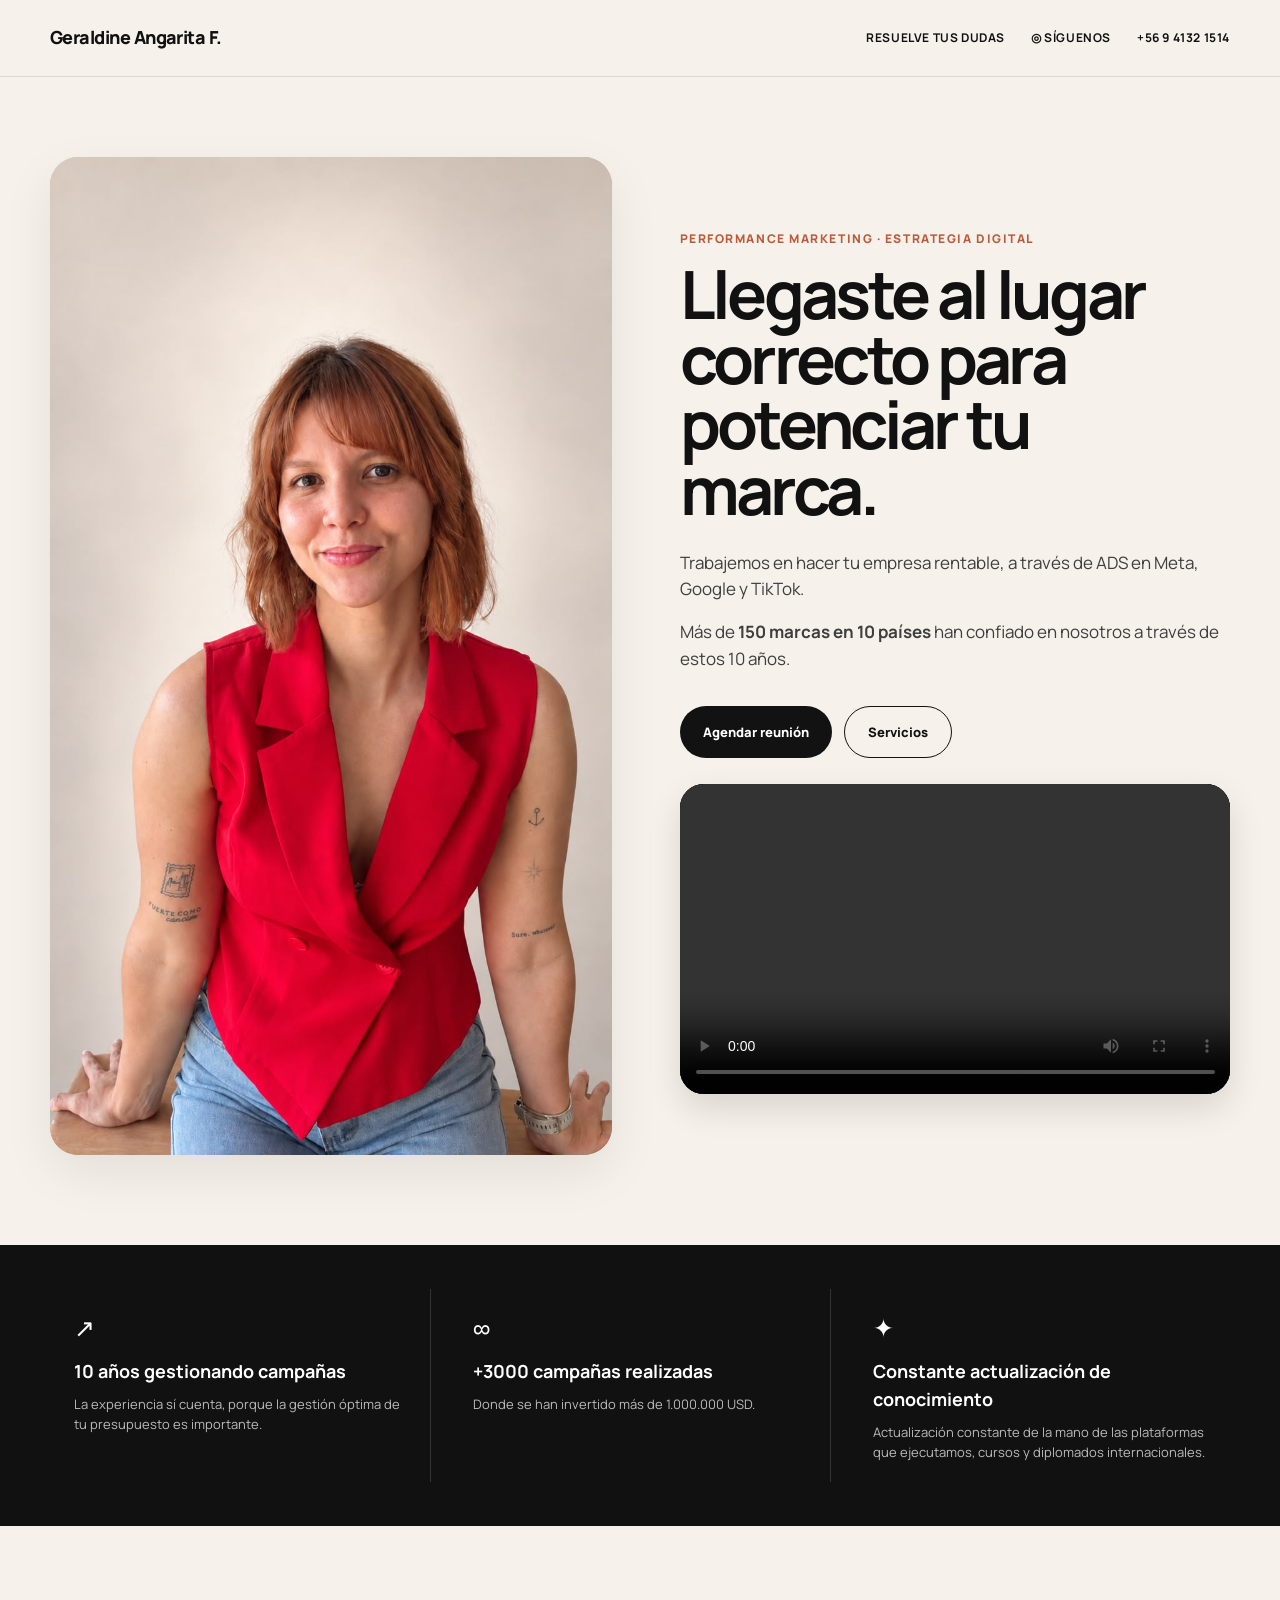
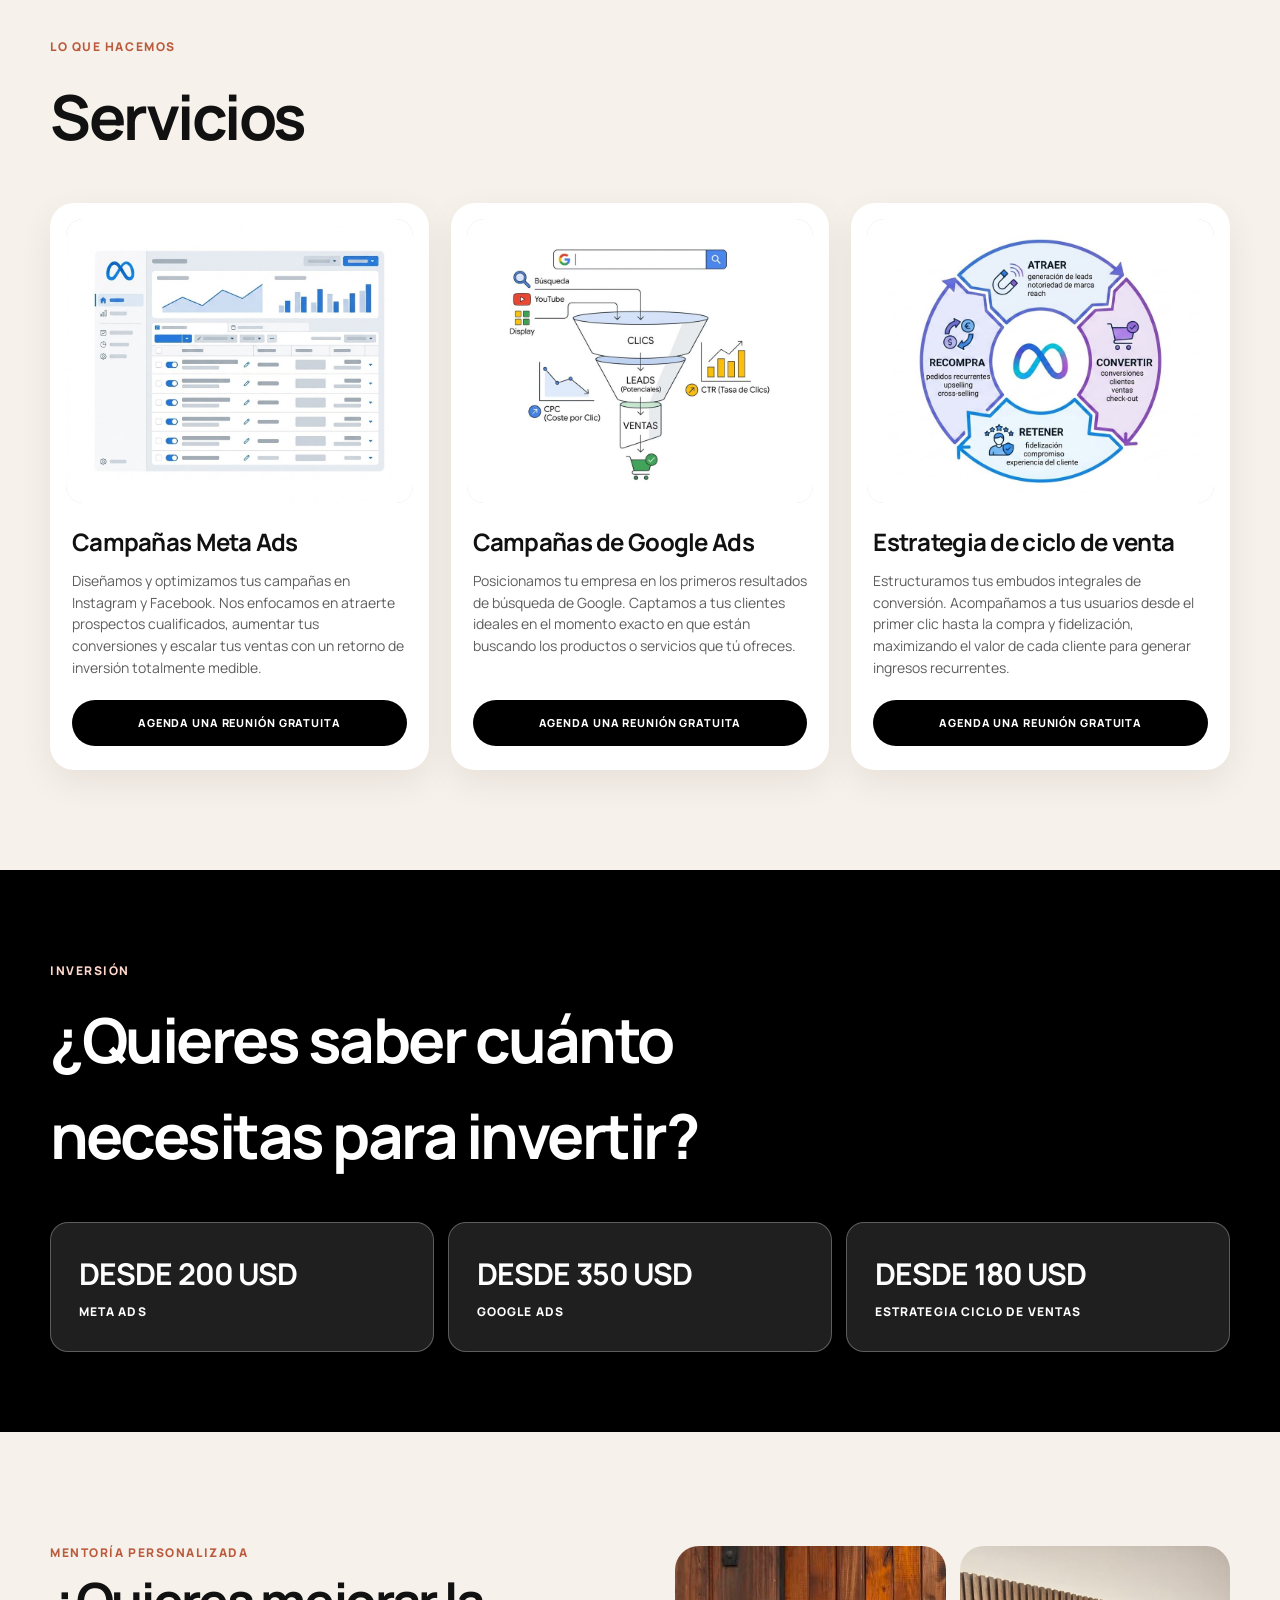
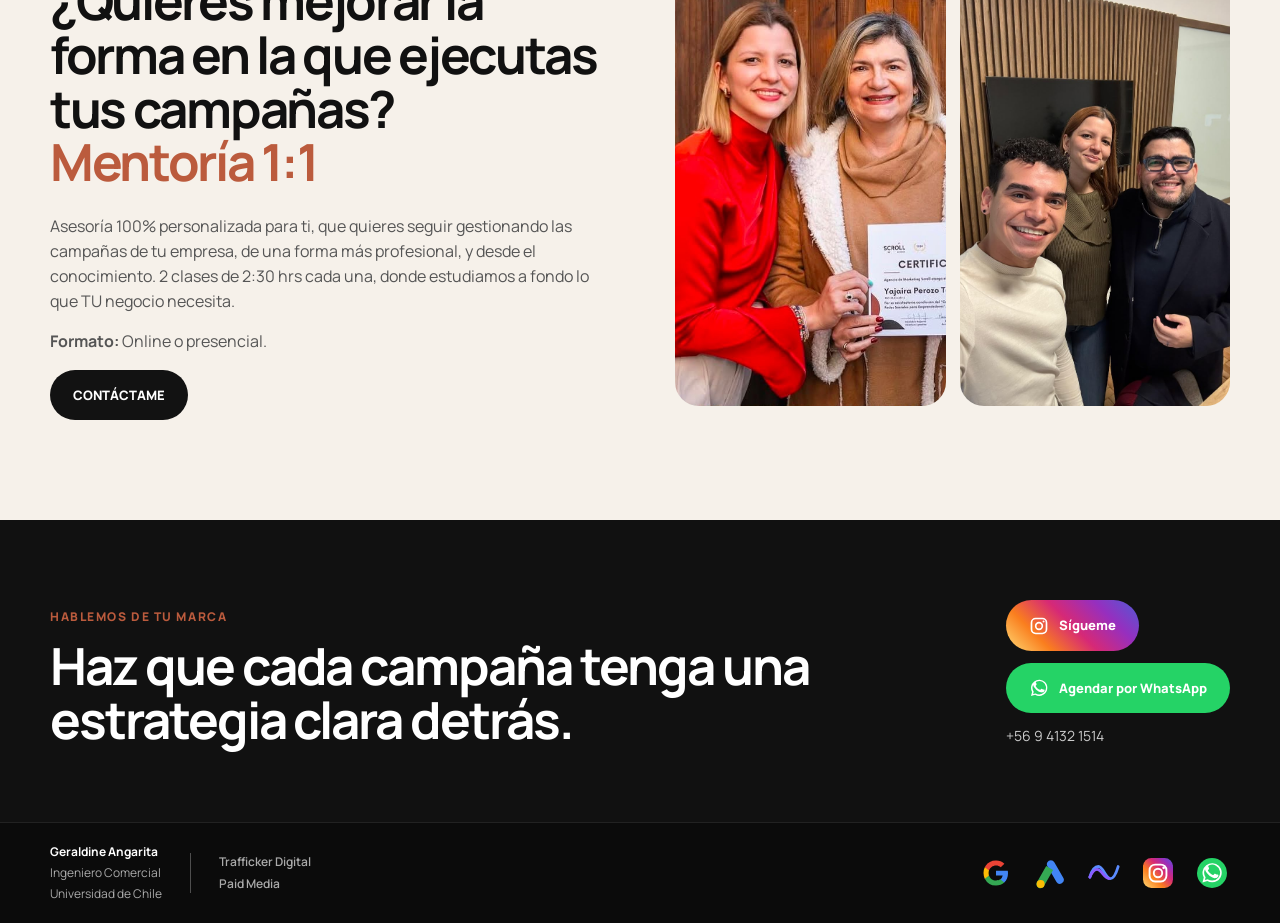
==== commit a1b8c0f4: "Sustituir foto principal de la web" ====
--- a/index.html
+++ b/index.html
@@ -1 +1 @@
-<!doctype html><html lang="es"><head><meta charset="UTF-8"/><meta name="viewport" content="width=device-width,initial-scale=1"/><meta name="description" content="Geraldine Angarita F. — Estrategia y gestión de campañas de Meta Ads, Google Ads y ciclo de venta."/><title>Geraldine Angarita F. | Performance Ads</title><link rel="preconnect" href="https://fonts.googleapis.com"><link rel="preconnect" href="https://fonts.gstatic.com" crossorigin><link href="https://fonts.googleapis.com/css2?family=Manrope:wght@400;500;600;700;800&display=swap" rel="stylesheet"><link rel="stylesheet" href="/style.css"/><style>.service-photo{width:100%;height:100%;display:block;object-fit:cover;border-radius:inherit}.hero-image img{width:100%;height:100%;display:block;object-fit:cover;object-position:center 18%;}.mentoring-gallery{display:grid!important;grid-template-columns:repeat(2,minmax(0,1fr))!important;gap:14px!important;align-items:stretch!important}.mentoring-gallery .mentor-main,.mentoring-gallery .mentor-side{width:100%!important;height:460px!important;object-fit:cover!important;object-position:center center!important;border-radius:24px!important;display:block!important}.contact-actions{display:flex;flex-direction:column;align-items:flex-start;gap:12px}.social-action{display:inline-flex!important;align-items:center!important;justify-content:center!important;gap:10px!important}.social-action svg{width:20px;height:20px;flex:0 0 20px;display:block}.instagram-btn{background:linear-gradient(45deg,#feda75,#fa7e1e,#d62976,#962fbf,#4f5bd5)!important;color:#fff!important;border-color:transparent!important}.whatsapp-btn{background:#25D366!important;color:#fff!important;border-color:#25D366!important}.footer-credentials{display:flex;flex-direction:column;gap:2px}.footer-professional{display:flex;flex-direction:column;gap:3px;padding-left:28px;border-left:1px solid rgba(255,255,255,.28);font-weight:600}.pricing-section{background:#000!important}.footer-inner{display:flex;align-items:center;justify-content:space-between;gap:28px;flex-wrap:wrap;padding:20px 0}.footer-identity{display:flex;align-items:center;gap:28px;flex-wrap:wrap}.footer-logos{display:flex;align-items:center;gap:18px;flex-wrap:wrap}.footer-logo{width:36px;height:36px;display:flex;align-items:center;justify-content:center;text-decoration:none}.footer-logo svg{max-width:34px;max-height:34px;display:block}.footer-logo.google svg{width:30px}.footer-logo.googleads svg{width:32px}.footer-logo.meta svg{width:38px}.footer-logo.instagram svg{width:30px;height:30px}.footer-logo.whatsapp svg{width:30px;height:30px}@media(max-width:900px){.mentoring-gallery .mentor-main,.mentoring-gallery .mentor-side{height:400px!important}}@media(max-width:560px){.mentoring-gallery{grid-template-columns:1fr!important}.mentoring-gallery .mentor-main,.mentoring-gallery .mentor-side{height:360px!important}.footer-logos{gap:12px}.footer-professional{padding-left:0;border-left:0;padding-top:10px;border-top:1px solid rgba(255,255,255,.28)}.footer-identity{gap:14px}}</style></head><body><header class="site-header"><div class="container nav-wrap"><a class="brand" href="#inicio">Geraldine Angarita F.</a><nav class="desktop-nav"><a href="#contacto">RESUELVE TUS DUDAS</a><a href="#contacto">◎ SÍGUENOS</a><a href="tel:+56941321514">+56 9 4132 1514</a></nav><button class="menu-btn" aria-label="Abrir menú">☰</button></div><div class="mobile-menu"><a href="#contacto">Resuelve tus dudas</a><a href="#contacto">Síguenos</a><a href="tel:+56941321514">+56 9 4132 1514</a></div></header><main><section class="hero container" id="inicio"><div class="hero-image reveal"><img src="/geraldine-hero.jpeg" alt="Geraldine Angarita"/></div><div class="hero-copy reveal reveal-delay"><p class="eyebrow">PERFORMANCE MARKETING · ESTRATEGIA DIGITAL</p><h1>Llegaste al lugar correcto para potenciar tu marca.</h1><p>Trabajemos en hacer tu empresa rentable, a través de ADS en Meta, Google y TikTok.</p><p>Más de <strong>150 marcas en 10 países</strong> han confiado en nosotros a través de estos 10 años.</p><div class="hero-actions"><a class="btn btn-dark" href="https://wa.me/56941321514" target="_blank" rel="noopener">Agendar reunión</a><a class="btn btn-outline" href="#servicios">Servicios</a></div></div></section><section class="proof-section"><div class="container proof-grid"><article class="proof-card reveal"><div class="proof-icon">↗</div><h3>10 años gestionando campañas</h3><p>La experiencia sí cuenta, porque la gestión óptima de tu presupuesto es importante.</p></article><article class="proof-card reveal reveal-delay"><div class="proof-icon">∞</div><h3>+3000 campañas realizadas</h3><p>Donde se han invertido más de 1.000.000 USD.</p></article><article class="proof-card reveal reveal-delay-2"><div class="proof-icon">✦</div><h3>Constante actualización de conocimiento</h3><p>Actualización constante de la mano de las plataformas que ejecutamos, cursos y diplomados internacionales.</p></article></div></section><section class="services-section container" id="servicios"><div class="section-heading reveal"><p class="eyebrow">LO QUE HACEMOS</p><h2>Servicios</h2></div><div class="services-grid"><article class="service-card reveal"><div class="service-visual meta-visual"><img class="service-photo" src="/meta-ads.jpeg" alt="Campañas Meta Ads"></div><h3>Campañas Meta Ads</h3><p>Diseñamos y optimizamos tus campañas en Instagram y Facebook. Nos enfocamos en atraerte prospectos cualificados, aumentar tus conversiones y escalar tus ventas con un retorno de inversión totalmente medible.</p><a class="service-cta" href="https://wa.me/56941321514" target="_blank" rel="noopener">AGENDA UNA REUNIÓN GRATUITA</a></article><article class="service-card reveal reveal-delay"><div class="service-visual google-visual"><img class="service-photo" src="/google-ads.jpeg" alt="Campañas de Google Ads"></div><h3>Campañas de Google Ads</h3><p>Posicionamos tu empresa en los primeros resultados de búsqueda de Google. Captamos a tus clientes ideales en el momento exacto en que están buscando los productos o servicios que tú ofreces.</p><a class="service-cta" href="https://wa.me/56941321514" target="_blank" rel="noopener">AGENDA UNA REUNIÓN GRATUITA</a></article><article class="service-card reveal reveal-delay-2"><div class="service-visual cycle-visual"><img class="service-photo" src="/ciclo-ventas.jpeg" alt="Estrategia de ciclo de venta"></div><h3>Estrategia de ciclo de venta</h3><p>Estructuramos tus embudos integrales de conversión. Acompañamos a tus usuarios desde el primer clic hasta la compra y fidelización, maximizando el valor de cada cliente para generar ingresos recurrentes.</p><a class="service-cta" href="https://wa.me/56941321514" target="_blank" rel="noopener">AGENDA UNA REUNIÓN GRATUITA</a></article></div></section><section class="pricing-section"><div class="container"><div class="section-heading light reveal"><p class="eyebrow">INVERSIÓN</p><h2>¿Quieres saber cuánto necesitas para invertir?</h2></div><div class="pricing-grid"><article class="price-card reveal"><strong>DESDE 200 USD</strong><span>META ADS</span></article><article class="price-card reveal reveal-delay"><strong>DESDE 350 USD</strong><span>GOOGLE ADS</span></article><article class="price-card reveal reveal-delay-2"><strong>DESDE 180 USD</strong><span>ESTRATEGIA CICLO DE VENTAS</span></article></div></div></section><section class="mentoring-section container" id="mentoria"><div class="mentoring-copy reveal"><p class="eyebrow">MENTORÍA PERSONALIZADA</p><h2>¿Quieres mejorar la forma en la que ejecutas tus campañas? <span>Mentoría 1:1</span></h2><p>Asesoría 100% personalizada para ti, que quieres seguir gestionando las campañas de tu empresa, de una forma más profesional, y desde el conocimiento. 2 clases de 2:30 hrs cada una, donde estudiamos a fondo lo que TU negocio necesita.</p><p><strong>Formato:</strong> Online o presencial.</p><a class="btn btn-dark" href="https://wa.me/56941321514" target="_blank" rel="noopener">CONTÁCTAME</a></div><div class="mentoring-gallery reveal reveal-delay"><img class="mentor-main" src="/reemplazar-foto.jpeg" alt="Geraldine Angarita"/><img class="mentor-side" src="/mentoria-2.jpeg" alt="Sesión de mentoría presencial"/></div></section><section class="contact-section" id="contacto"><div class="container contact-inner reveal"><div><p class="eyebrow">HABLEMOS DE TU MARCA</p><h2>Haz que cada campaña tenga una estrategia clara detrás.</h2></div><div class="contact-actions"><a class="btn social-action instagram-btn" href="https://www.instagram.com/geraldineangarita/" target="_blank" rel="noopener" aria-label="Sígueme en Instagram"><svg viewBox="0 0 24 24" aria-hidden="true" fill="none"><rect x="3" y="3" width="18" height="18" rx="5" stroke="white" stroke-width="2"/><circle cx="12" cy="12" r="4" stroke="white" stroke-width="2"/><circle cx="17.5" cy="6.5" r="1.2" fill="white"/></svg><span>Sígueme</span></a><a class="btn social-action whatsapp-btn" href="https://wa.me/56941321514" target="_blank" rel="noopener" aria-label="Agendar por WhatsApp"><svg viewBox="0 0 24 24" aria-hidden="true"><path fill="white" d="M19.1 4.9A9.8 9.8 0 0 0 3.7 16.7L2.4 21.5l4.9-1.3A9.8 9.8 0 0 0 22 11.7c0-2.6-1-5-2.9-6.8ZM12.2 19.8a8.1 8.1 0 0 1-4.1-1.1l-.3-.2-2.9.8.8-2.9-.2-.3a8.1 8.1 0 1 1 6.7 3.7Zm4.5-6.1c-.2-.1-1.5-.7-1.7-.8-.2-.1-.4-.1-.6.2-.2.2-.7.8-.8 1-.2.2-.3.2-.6.1-2.1-1-3.5-1.9-4.9-4.3-.4-.6.4-.6 1-2.1.1-.2 0-.4 0-.6l-.8-1.9c-.2-.5-.5-.5-.7-.5H7c-.2 0-.5.1-.8.4-.3.3-1.1 1.1-1.1 2.8s1.2 3.2 1.4 3.4c.2.2 2.4 3.6 5.7 5 .8.3 1.4.5 1.9.7.8.2 1.5.2 2.1.1.6-.1 2-.8 2.3-1.6.3-.7.3-1.4.2-1.6-.1-.1-.3-.2-.6-.3Z"/></svg><span>Agendar por WhatsApp</span></a><a class="contact-phone" href="tel:+56941321514">+56 9 4132 1514</a></div></div></section></main><footer><div class="container footer-inner"><div class="footer-identity"><div class="footer-credentials"><strong>Geraldine Angarita</strong><span>Ingeniero Comercial</span><span>Universidad de Chile</span></div><div class="footer-professional"><span>Trafficker Digital</span><span>Paid Media</span></div></div><div class="footer-logos" aria-label="Plataformas"><span class="footer-logo google" title="Google"><svg viewBox="0 0 24 24" aria-hidden="true"><path fill="#4285F4" d="M21.6 12.23c0-.71-.06-1.4-.18-2.07H12v3.92h5.38a4.6 4.6 0 0 1-2 3.02v2.54h3.24c1.9-1.75 2.98-4.33 2.98-7.41Z"/><path fill="#34A853" d="M12 22c2.7 0 4.97-.9 6.63-2.36l-3.24-2.54c-.9.6-2.05.96-3.39.96-2.61 0-4.82-1.76-5.61-4.13H3.04v2.62A10 10 0 0 0 12 22Z"/><path fill="#FBBC05" d="M6.39 13.93A6 6 0 0 1 6.08 12c0-.67.11-1.32.31-1.93V7.45H3.04A10 10 0 0 0 2 12c0 1.61.39 3.14 1.04 4.55l3.35-2.62Z"/><path fill="#EA4335" d="M12 5.94c1.47 0 2.79.5 3.83 1.5l2.87-2.87A9.64 9.64 0 0 0 12 2a10 10 0 0 0-8.96 5.45l3.35 2.62C7.18 7.7 9.39 5.94 12 5.94Z"/></svg></span><span class="footer-logo googleads" title="Google Ads"><svg viewBox="0 0 32 32" aria-hidden="true"><path fill="#4285F4" d="M13.4 5.2a4 4 0 0 1 6.9 0l9.1 15.8a4 4 0 0 1-6.9 4L13.4 9.2a4 4 0 0 1 0-4Z"/><path fill="#34A853" d="M12.2 9.1 3.1 24.9a4 4 0 1 0 6.9 4l9.1-15.8-6.9-4Z"/><circle cx="6.6" cy="26.9" r="4" fill="#FBBC04"/></svg></span><span class="footer-logo meta" title="Meta Ads"><svg viewBox="0 0 48 28" aria-hidden="true" fill="none"><path d="M4 20C7 10 11 5 16 5c7 0 10 17 17 17 5 0 8-7 11-17" stroke="#5B8CFF" stroke-width="4" stroke-linecap="round"/><path d="M4 20c3-7 6-11 10-11 7 0 10 13 17 13" stroke="#8A5CFF" stroke-width="4" stroke-linecap="round"/></svg></span><a class="footer-logo instagram" href="https://www.instagram.com/geraldineangarita/" target="_blank" rel="noopener" title="Instagram"><svg viewBox="0 0 32 32" aria-hidden="true"><defs><linearGradient id="ig" x1="0" y1="1" x2="1" y2="0"><stop offset="0" stop-color="#feda75"/><stop offset=".35" stop-color="#fa7e1e"/><stop offset=".62" stop-color="#d62976"/><stop offset=".82" stop-color="#962fbf"/><stop offset="1" stop-color="#4f5bd5"/></linearGradient></defs><rect width="32" height="32" rx="9" fill="url(#ig)"/><rect x="7" y="7" width="18" height="18" rx="6" fill="none" stroke="#fff" stroke-width="2"/><circle cx="16" cy="16" r="4.5" fill="none" stroke="#fff" stroke-width="2"/><circle cx="22" cy="10.5" r="1.4" fill="#fff"/></svg></a><a class="footer-logo whatsapp" href="https://wa.me/56941321514" target="_blank" rel="noopener" title="WhatsApp"><svg viewBox="0 0 32 32" aria-hidden="true"><circle cx="16" cy="16" r="16" fill="#25D366"/><path fill="#fff" d="M23.4 8.5A10.3 10.3 0 0 0 7.2 20.9L5.8 26l5.2-1.4A10.3 10.3 0 0 0 26.4 15.6c0-2.7-1.1-5.2-3-7.1Zm-7.3 15.6a8.5 8.5 0 0 1-4.3-1.2l-.3-.2-3.1.8.8-3-.2-.3a8.5 8.5 0 1 1 7.1 3.9Zm4.7-6.4c-.3-.1-1.5-.8-1.8-.8-.2-.1-.4-.1-.6.2-.2.3-.7.8-.9 1-.2.2-.3.2-.6.1-2.2-1.1-3.7-2-5.2-4.5-.4-.7.4-.7 1.1-2.2.1-.2 0-.4 0-.6l-.8-2c-.2-.5-.5-.5-.7-.5h-.6c-.2 0-.6.1-.9.4-.3.3-1.2 1.2-1.2 2.9 0 1.7 1.3 3.4 1.4 3.6.2.2 2.5 3.8 6 5.3.8.4 1.5.6 2 .7.8.3 1.6.2 2.2.1.7-.1 2.1-.9 2.4-1.7.3-.8.3-1.5.2-1.7-.1-.1-.3-.2-.6-.3Z"/></svg></a></div></div></footer><script src="/main.js"></script></body></html>+<!doctype html><html lang="es"><head><meta charset="UTF-8"/><meta name="viewport" content="width=device-width,initial-scale=1"/><meta name="description" content="Geraldine Angarita F. — Estrategia y gestión de campañas de Meta Ads, Google Ads y ciclo de venta."/><title>Geraldine Angarita F. | Performance Ads</title><link rel="preconnect" href="https://fonts.googleapis.com"><link rel="preconnect" href="https://fonts.gstatic.com" crossorigin><link href="https://fonts.googleapis.com/css2?family=Manrope:wght@400;500;600;700;800&display=swap" rel="stylesheet"><link rel="stylesheet" href="/style.css"/><style>.service-photo{width:100%;height:100%;display:block;object-fit:cover;border-radius:inherit}.hero-image img{width:100%;height:100%;display:block;object-fit:cover;object-position:center 18%;}.mentoring-gallery{display:grid!important;grid-template-columns:repeat(2,minmax(0,1fr))!important;gap:14px!important;align-items:stretch!important}.mentoring-gallery .mentor-main,.mentoring-gallery .mentor-side{width:100%!important;height:460px!important;object-fit:cover!important;object-position:center center!important;border-radius:24px!important;display:block!important}.contact-actions{display:flex;flex-direction:column;align-items:flex-start;gap:12px}.social-action{display:inline-flex!important;align-items:center!important;justify-content:center!important;gap:10px!important}.social-action svg{width:20px;height:20px;flex:0 0 20px;display:block}.instagram-btn{background:linear-gradient(45deg,#feda75,#fa7e1e,#d62976,#962fbf,#4f5bd5)!important;color:#fff!important;border-color:transparent!important}.whatsapp-btn{background:#25D366!important;color:#fff!important;border-color:#25D366!important}.footer-credentials{display:flex;flex-direction:column;gap:2px}.footer-professional{display:flex;flex-direction:column;gap:3px;padding-left:28px;border-left:1px solid rgba(255,255,255,.28);font-weight:600}.pricing-section{background:#000!important}.footer-inner{display:flex;align-items:center;justify-content:space-between;gap:28px;flex-wrap:wrap;padding:20px 0}.footer-identity{display:flex;align-items:center;gap:28px;flex-wrap:wrap}.footer-logos{display:flex;align-items:center;gap:18px;flex-wrap:wrap}.footer-logo{width:36px;height:36px;display:flex;align-items:center;justify-content:center;text-decoration:none}.footer-logo svg{max-width:34px;max-height:34px;display:block}.footer-logo.google svg{width:30px}.footer-logo.googleads svg{width:32px}.footer-logo.meta svg{width:38px}.footer-logo.instagram svg{width:30px;height:30px}.footer-logo.whatsapp svg{width:30px;height:30px}@media(max-width:900px){.mentoring-gallery .mentor-main,.mentoring-gallery .mentor-side{height:400px!important}}@media(max-width:560px){.mentoring-gallery{grid-template-columns:1fr!important}.mentoring-gallery .mentor-main,.mentoring-gallery .mentor-side{height:360px!important}.footer-logos{gap:12px}.footer-professional{padding-left:0;border-left:0;padding-top:10px;border-top:1px solid rgba(255,255,255,.28)}.footer-identity{gap:14px}}</style></head><body><header class="site-header"><div class="container nav-wrap"><a class="brand" href="#inicio">Geraldine Angarita F.</a><nav class="desktop-nav"><a href="#contacto">RESUELVE TUS DUDAS</a><a href="#contacto">◎ SÍGUENOS</a><a href="tel:+56941321514">+56 9 4132 1514</a></nav><button class="menu-btn" aria-label="Abrir menú">☰</button></div><div class="mobile-menu"><a href="#contacto">Resuelve tus dudas</a><a href="#contacto">Síguenos</a><a href="tel:+56941321514">+56 9 4132 1514</a></div></header><main><section class="hero container" id="inicio"><div class="hero-image reveal"><img src="/sustituir-foto.jpeg" alt="Geraldine Angarita"/></div><div class="hero-copy reveal reveal-delay"><p class="eyebrow">PERFORMANCE MARKETING · ESTRATEGIA DIGITAL</p><h1>Llegaste al lugar correcto para potenciar tu marca.</h1><p>Trabajemos en hacer tu empresa rentable, a través de ADS en Meta, Google y TikTok.</p><p>Más de <strong>150 marcas en 10 países</strong> han confiado en nosotros a través de estos 10 años.</p><div class="hero-actions"><a class="btn btn-dark" href="https://wa.me/56941321514" target="_blank" rel="noopener">Agendar reunión</a><a class="btn btn-outline" href="#servicios">Servicios</a></div></div></section><section class="proof-section"><div class="container proof-grid"><article class="proof-card reveal"><div class="proof-icon">↗</div><h3>10 años gestionando campañas</h3><p>La experiencia sí cuenta, porque la gestión óptima de tu presupuesto es importante.</p></article><article class="proof-card reveal reveal-delay"><div class="proof-icon">∞</div><h3>+3000 campañas realizadas</h3><p>Donde se han invertido más de 1.000.000 USD.</p></article><article class="proof-card reveal reveal-delay-2"><div class="proof-icon">✦</div><h3>Constante actualización de conocimiento</h3><p>Actualización constante de la mano de las plataformas que ejecutamos, cursos y diplomados internacionales.</p></article></div></section><section class="services-section container" id="servicios"><div class="section-heading reveal"><p class="eyebrow">LO QUE HACEMOS</p><h2>Servicios</h2></div><div class="services-grid"><article class="service-card reveal"><div class="service-visual meta-visual"><img class="service-photo" src="/meta-ads.jpeg" alt="Campañas Meta Ads"></div><h3>Campañas Meta Ads</h3><p>Diseñamos y optimizamos tus campañas en Instagram y Facebook. Nos enfocamos en atraerte prospectos cualificados, aumentar tus conversiones y escalar tus ventas con un retorno de inversión totalmente medible.</p><a class="service-cta" href="https://wa.me/56941321514" target="_blank" rel="noopener">AGENDA UNA REUNIÓN GRATUITA</a></article><article class="service-card reveal reveal-delay"><div class="service-visual google-visual"><img class="service-photo" src="/google-ads.jpeg" alt="Campañas de Google Ads"></div><h3>Campañas de Google Ads</h3><p>Posicionamos tu empresa en los primeros resultados de búsqueda de Google. Captamos a tus clientes ideales en el momento exacto en que están buscando los productos o servicios que tú ofreces.</p><a class="service-cta" href="https://wa.me/56941321514" target="_blank" rel="noopener">AGENDA UNA REUNIÓN GRATUITA</a></article><article class="service-card reveal reveal-delay-2"><div class="service-visual cycle-visual"><img class="service-photo" src="/ciclo-ventas.jpeg" alt="Estrategia de ciclo de venta"></div><h3>Estrategia de ciclo de venta</h3><p>Estructuramos tus embudos integrales de conversión. Acompañamos a tus usuarios desde el primer clic hasta la compra y fidelización, maximizando el valor de cada cliente para generar ingresos recurrentes.</p><a class="service-cta" href="https://wa.me/56941321514" target="_blank" rel="noopener">AGENDA UNA REUNIÓN GRATUITA</a></article></div></section><section class="pricing-section"><div class="container"><div class="section-heading light reveal"><p class="eyebrow">INVERSIÓN</p><h2>¿Quieres saber cuánto necesitas para invertir?</h2></div><div class="pricing-grid"><article class="price-card reveal"><strong>DESDE 200 USD</strong><span>META ADS</span></article><article class="price-card reveal reveal-delay"><strong>DESDE 350 USD</strong><span>GOOGLE ADS</span></article><article class="price-card reveal reveal-delay-2"><strong>DESDE 180 USD</strong><span>ESTRATEGIA CICLO DE VENTAS</span></article></div></div></section><section class="mentoring-section container" id="mentoria"><div class="mentoring-copy reveal"><p class="eyebrow">MENTORÍA PERSONALIZADA</p><h2>¿Quieres mejorar la forma en la que ejecutas tus campañas? <span>Mentoría 1:1</span></h2><p>Asesoría 100% personalizada para ti, que quieres seguir gestionando las campañas de tu empresa, de una forma más profesional, y desde el conocimiento. 2 clases de 2:30 hrs cada una, donde estudiamos a fondo lo que TU negocio necesita.</p><p><strong>Formato:</strong> Online o presencial.</p><a class="btn btn-dark" href="https://wa.me/56941321514" target="_blank" rel="noopener">CONTÁCTAME</a></div><div class="mentoring-gallery reveal reveal-delay"><img class="mentor-main" src="/reemplazar-foto.jpeg" alt="Geraldine Angarita"/><img class="mentor-side" src="/mentoria-2.jpeg" alt="Sesión de mentoría presencial"/></div></section><section class="contact-section" id="contacto"><div class="container contact-inner reveal"><div><p class="eyebrow">HABLEMOS DE TU MARCA</p><h2>Haz que cada campaña tenga una estrategia clara detrás.</h2></div><div class="contact-actions"><a class="btn social-action instagram-btn" href="https://www.instagram.com/geraldineangarita/" target="_blank" rel="noopener" aria-label="Sígueme en Instagram"><svg viewBox="0 0 24 24" aria-hidden="true" fill="none"><rect x="3" y="3" width="18" height="18" rx="5" stroke="white" stroke-width="2"/><circle cx="12" cy="12" r="4" stroke="white" stroke-width="2"/><circle cx="17.5" cy="6.5" r="1.2" fill="white"/></svg><span>Sígueme</span></a><a class="btn social-action whatsapp-btn" href="https://wa.me/56941321514" target="_blank" rel="noopener" aria-label="Agendar por WhatsApp"><svg viewBox="0 0 24 24" aria-hidden="true"><path fill="white" d="M19.1 4.9A9.8 9.8 0 0 0 3.7 16.7L2.4 21.5l4.9-1.3A9.8 9.8 0 0 0 22 11.7c0-2.6-1-5-2.9-6.8ZM12.2 19.8a8.1 8.1 0 0 1-4.1-1.1l-.3-.2-2.9.8.8-2.9-.2-.3a8.1 8.1 0 1 1 6.7 3.7Zm4.5-6.1c-.2-.1-1.5-.7-1.7-.8-.2-.1-.4-.1-.6.2-.2.2-.7.8-.8 1-.2.2-.3.2-.6.1-2.1-1-3.5-1.9-4.9-4.3-.4-.6.4-.6 1-2.1.1-.2 0-.4 0-.6l-.8-1.9c-.2-.5-.5-.5-.7-.5H7c-.2 0-.5.1-.8.4-.3.3-1.1 1.1-1.1 2.8s1.2 3.2 1.4 3.4c.2.2 2.4 3.6 5.7 5 .8.3 1.4.5 1.9.7.8.2 1.5.2 2.1.1.6-.1 2-.8 2.3-1.6.3-.7.3-1.4.2-1.6-.1-.1-.3-.2-.6-.3Z"/></svg><span>Agendar por WhatsApp</span></a><a class="contact-phone" href="tel:+56941321514">+56 9 4132 1514</a></div></div></section></main><footer><div class="container footer-inner"><div class="footer-identity"><div class="footer-credentials"><strong>Geraldine Angarita</strong><span>Ingeniero Comercial</span><span>Universidad de Chile</span></div><div class="footer-professional"><span>Trafficker Digital</span><span>Paid Media</span></div></div><div class="footer-logos" aria-label="Plataformas"><span class="footer-logo google" title="Google"><svg viewBox="0 0 24 24" aria-hidden="true"><path fill="#4285F4" d="M21.6 12.23c0-.71-.06-1.4-.18-2.07H12v3.92h5.38a4.6 4.6 0 0 1-2 3.02v2.54h3.24c1.9-1.75 2.98-4.33 2.98-7.41Z"/><path fill="#34A853" d="M12 22c2.7 0 4.97-.9 6.63-2.36l-3.24-2.54c-.9.6-2.05.96-3.39.96-2.61 0-4.82-1.76-5.61-4.13H3.04v2.62A10 10 0 0 0 12 22Z"/><path fill="#FBBC05" d="M6.39 13.93A6 6 0 0 1 6.08 12c0-.67.11-1.32.31-1.93V7.45H3.04A10 10 0 0 0 2 12c0 1.61.39 3.14 1.04 4.55l3.35-2.62Z"/><path fill="#EA4335" d="M12 5.94c1.47 0 2.79.5 3.83 1.5l2.87-2.87A9.64 9.64 0 0 0 12 2a10 10 0 0 0-8.96 5.45l3.35 2.62C7.18 7.7 9.39 5.94 12 5.94Z"/></svg></span><span class="footer-logo googleads" title="Google Ads"><svg viewBox="0 0 32 32" aria-hidden="true"><path fill="#4285F4" d="M13.4 5.2a4 4 0 0 1 6.9 0l9.1 15.8a4 4 0 0 1-6.9 4L13.4 9.2a4 4 0 0 1 0-4Z"/><path fill="#34A853" d="M12.2 9.1 3.1 24.9a4 4 0 1 0 6.9 4l9.1-15.8-6.9-4Z"/><circle cx="6.6" cy="26.9" r="4" fill="#FBBC04"/></svg></span><span class="footer-logo meta" title="Meta Ads"><svg viewBox="0 0 48 28" aria-hidden="true" fill="none"><path d="M4 20C7 10 11 5 16 5c7 0 10 17 17 17 5 0 8-7 11-17" stroke="#5B8CFF" stroke-width="4" stroke-linecap="round"/><path d="M4 20c3-7 6-11 10-11 7 0 10 13 17 13" stroke="#8A5CFF" stroke-width="4" stroke-linecap="round"/></svg></span><a class="footer-logo instagram" href="https://www.instagram.com/geraldineangarita/" target="_blank" rel="noopener" title="Instagram"><svg viewBox="0 0 32 32" aria-hidden="true"><defs><linearGradient id="ig" x1="0" y1="1" x2="1" y2="0"><stop offset="0" stop-color="#feda75"/><stop offset=".35" stop-color="#fa7e1e"/><stop offset=".62" stop-color="#d62976"/><stop offset=".82" stop-color="#962fbf"/><stop offset="1" stop-color="#4f5bd5"/></linearGradient></defs><rect width="32" height="32" rx="9" fill="url(#ig)"/><rect x="7" y="7" width="18" height="18" rx="6" fill="none" stroke="#fff" stroke-width="2"/><circle cx="16" cy="16" r="4.5" fill="none" stroke="#fff" stroke-width="2"/><circle cx="22" cy="10.5" r="1.4" fill="#fff"/></svg></a><a class="footer-logo whatsapp" href="https://wa.me/56941321514" target="_blank" rel="noopener" title="WhatsApp"><svg viewBox="0 0 32 32" aria-hidden="true"><circle cx="16" cy="16" r="16" fill="#25D366"/><path fill="#fff" d="M23.4 8.5A10.3 10.3 0 0 0 7.2 20.9L5.8 26l5.2-1.4A10.3 10.3 0 0 0 26.4 15.6c0-2.7-1.1-5.2-3-7.1Zm-7.3 15.6a8.5 8.5 0 0 1-4.3-1.2l-.3-.2-3.1.8.8-3-.2-.3a8.5 8.5 0 1 1 7.1 3.9Zm4.7-6.4c-.3-.1-1.5-.8-1.8-.8-.2-.1-.4-.1-.6.2-.2.3-.7.8-.9 1-.2.2-.3.2-.6.1-2.2-1.1-3.7-2-5.2-4.5-.4-.7.4-.7 1.1-2.2.1-.2 0-.4 0-.6l-.8-2c-.2-.5-.5-.5-.7-.5h-.6c-.2 0-.6.1-.9.4-.3.3-1.2 1.2-1.2 2.9 0 1.7 1.3 3.4 1.4 3.6.2.2 2.5 3.8 6 5.3.8.4 1.5.6 2 .7.8.3 1.6.2 2.2.1.7-.1 2.1-.9 2.4-1.7.3-.8.3-1.5.2-1.7-.1-.1-.3-.2-.6-.3Z"/></svg></a></div></div></footer><script src="/main.js"></script></body></html>
--- a/style.css
+++ b/style.css
@@ -1 +1 @@
-:root{--bg:#f6f1ea;--paper:#fff;--ink:#111;--muted:#666;--line:#ded7cf;--accent:#bb5b3d;--dark:#121212;--soft:#eee5dc}*{box-sizing:border-box}html{scroll-behavior:smooth}body{margin:0;font-family:'Manrope',Arial,sans-serif;background:var(--bg);color:var(--ink);line-height:1.55}img{max-width:100%}a{color:inherit;text-decoration:none}.container{width:min(1180px,calc(100% - 40px));margin:auto}.site-header{position:sticky;top:0;z-index:30;background:rgba(246,241,234,.94);backdrop-filter:blur(10px);border-bottom:1px solid var(--line)}.nav-wrap{height:76px;display:flex;align-items:center;justify-content:space-between;gap:28px}.brand{font-size:18px;font-weight:800;letter-spacing:-.03em}.desktop-nav{display:flex;align-items:center;gap:26px;font-size:12px;font-weight:700;letter-spacing:.05em}.desktop-nav a:hover,.service-cta:hover{opacity:.82}.menu-btn{display:none;border:0;background:none;font-size:24px}.mobile-menu{display:none}.hero{display:grid;grid-template-columns:1.02fr 1fr;gap:68px;align-items:center;padding:80px 0 90px}.hero-image{min-height:560px;border-radius:28px;overflow:hidden;background:linear-gradient(135deg,#d9ccc0,#9c725f);box-shadow:0 18px 50px rgba(0,0,0,.08)}.hero-image img{width:100%;height:100%;min-height:560px;object-fit:cover;display:block}.hero-copy h1{font-size:clamp(45px,5.2vw,76px);line-height:.98;letter-spacing:-.055em;margin:12px 0 28px;max-width:760px}.hero-copy p{font-size:17px;color:#3e3e3e;max-width:650px}.eyebrow{font-size:12px!important;font-weight:800;letter-spacing:.13em;color:var(--accent)!important}.hero-actions{display:flex;gap:12px;margin-top:34px}.btn{display:inline-flex;align-items:center;justify-content:center;padding:15px 23px;border-radius:999px;font-size:13px;font-weight:800;transition:.2s ease}.btn-dark{background:var(--dark);color:#fff}.btn-outline{border:1px solid var(--dark)}.btn-light{background:#fff;color:#111}.proof-section{background:#111;color:#fff;padding:44px 0}.proof-grid{display:grid;grid-template-columns:repeat(3,1fr);gap:18px}.proof-card{padding:20px 24px;border-right:1px solid #333}.proof-card:last-child{border-right:0}.proof-icon{font-size:25px;margin-bottom:10px}.proof-card h3{font-size:18px;margin:0 0 8px}.proof-card p{font-size:13px;color:#bbb;margin:0}.services-section{padding:100px 0}.section-heading{margin-bottom:38px}.section-heading h2{font-size:clamp(38px,5vw,62px);letter-spacing:-.04em;margin:5px 0}.services-grid{display:grid;grid-template-columns:repeat(3,1fr);gap:22px}.service-card{background:var(--paper);border-radius:24px;padding:16px 16px 24px;box-shadow:0 12px 35px rgba(25,15,10,.07);display:flex;flex-direction:column}.service-visual{aspect-ratio:1.22/1;border-radius:17px;overflow:hidden;background:#e7ded6;margin-bottom:20px}.service-photo{width:100%;height:100%;object-fit:cover;display:block}.service-card h3{font-size:24px;letter-spacing:-.03em;margin:0 6px 10px}.service-card p{color:#5e5e5e;font-size:14px;margin:0 6px 22px;flex:1}.service-cta{margin:0 6px;display:inline-flex;align-items:center;justify-content:center;background:#000;color:#fff;padding:14px 18px;border-radius:999px;font-size:11px;font-weight:800;letter-spacing:.08em;text-align:center;transition:.2s ease}.pricing-section{background:#b35c43;color:#fff;padding:80px 0}.section-heading.light .eyebrow{color:#ffd8cb!important}.section-heading.light h2{max-width:760px}.pricing-grid{display:grid;grid-template-columns:repeat(3,1fr);gap:14px}.price-card{background:rgba(255,255,255,.12);border:1px solid rgba(255,255,255,.28);border-radius:18px;padding:28px}.price-card strong{display:block;font-size:30px;letter-spacing:-.03em}.price-card span{font-size:12px;font-weight:800;letter-spacing:.09em}.mentoring-section{display:grid;grid-template-columns:1fr 1fr;gap:70px;align-items:center;padding:100px 0}.mentoring-copy h2{font-size:clamp(36px,4vw,58px);line-height:1.05;letter-spacing:-.045em;margin:10px 0 25px}.mentoring-copy h2 span{color:var(--accent)}.mentoring-copy p{color:#555}.mentoring-gallery{display:grid;grid-template-columns:1fr 1fr;gap:16px;align-items:stretch}.mentoring-gallery img,.mentoring-gallery .mentor-main,.mentoring-gallery .mentor-side{width:100%;height:420px;object-fit:cover;object-position:center;border-radius:24px;background:#d8cec5;display:block}.contact-section{background:#111;color:#fff;padding:76px 0}.contact-inner{display:flex;align-items:end;justify-content:space-between;gap:40px}.contact-inner h2{font-size:clamp(34px,4vw,55px);line-height:1.05;letter-spacing:-.04em;max-width:760px;margin:8px 0 0}.contact-actions{display:flex;flex-direction:column;align-items:flex-end;gap:14px}.contact-phone{font-size:14px;color:#ccc}footer{background:#0b0b0b;color:#aaa;border-top:1px solid #222}.footer-inner{min-height:80px;display:flex;align-items:center;justify-content:space-between;font-size:12px}.footer-inner strong{color:#fff}.reveal{opacity:1;transform:none}.is-visible{opacity:1!important;transform:none!important}@media(max-width:900px){.desktop-nav{display:none}.menu-btn{display:block}.mobile-menu.open{display:flex;flex-direction:column;gap:14px;padding:18px 20px;border-top:1px solid var(--line);font-size:14px}.hero,.mentoring-section{grid-template-columns:1fr;gap:38px}.hero{padding:45px 0 70px}.hero-image{min-height:430px}.hero-image img{min-height:430px}.proof-grid,.services-grid,.pricing-grid{grid-template-columns:1fr}.proof-card{border-right:0;border-bottom:1px solid #333}.contact-inner{align-items:flex-start;flex-direction:column}.contact-actions{align-items:flex-start}.mentoring-gallery{grid-template-columns:1fr 1fr}.mentoring-gallery img,.mentoring-gallery .mentor-main,.mentoring-gallery .mentor-side{height:360px}}@media(max-width:560px){.container{width:min(100% - 28px,1180px)}.nav-wrap{height:66px}.brand{font-size:16px}.hero-copy h1{font-size:44px}.hero-actions{flex-direction:column}.btn{width:100%}.services-section,.mentoring-section{padding:72px 0}.price-card strong{font-size:25px}.footer-inner{flex-direction:column;justify-content:center;gap:5px;align-items:flex-start}.mentoring-gallery{grid-template-columns:1fr}.mentoring-gallery img,.mentoring-gallery .mentor-main,.mentoring-gallery .mentor-side{height:360px}}+:root{--bg:#f6f1ea;--paper:#fff;--ink:#111;--muted:#666;--line:#ded7cf;--accent:#bb5b3d;--dark:#121212;--soft:#eee5dc}*{box-sizing:border-box}html{scroll-behavior:smooth}body{margin:0;font-family:'Manrope',Arial,sans-serif;background:var(--bg);color:var(--ink);line-height:1.55}img{max-width:100%}a{color:inherit;text-decoration:none}.container{width:min(1180px,calc(100% - 40px));margin:auto}.site-header{position:sticky;top:0;z-index:30;background:rgba(246,241,234,.94);backdrop-filter:blur(10px);border-bottom:1px solid var(--line)}.nav-wrap{height:76px;display:flex;align-items:center;justify-content:space-between;gap:28px}.brand{font-size:18px;font-weight:800;letter-spacing:-.03em}.desktop-nav{display:flex;align-items:center;gap:26px;font-size:12px;font-weight:700;letter-spacing:.05em}.desktop-nav a:hover,.service-cta:hover{opacity:.82}.menu-btn{display:none;border:0;background:none;font-size:24px}.mobile-menu{display:none}.hero{display:grid;grid-template-columns:1.02fr 1fr;gap:68px;align-items:center;padding:80px 0 90px}.hero-image{min-height:560px;border-radius:28px;overflow:hidden;background:linear-gradient(135deg,#d9ccc0,#9c725f);box-shadow:0 18px 50px rgba(0,0,0,.08)}.hero-image img{width:100%;height:100%;min-height:560px;object-fit:cover;display:block}.hero-copy h1{font-size:clamp(45px,5.2vw,76px);line-height:.98;letter-spacing:-.055em;margin:12px 0 28px;max-width:760px}.hero-copy p{font-size:17px;color:#3e3e3e;max-width:650px}.eyebrow{font-size:12px!important;font-weight:800;letter-spacing:.13em;color:var(--accent)!important}.hero-actions{display:flex;gap:12px;margin-top:34px}.hero-video-wrap{margin-top:26px;width:100%;max-width:650px;border-radius:24px;overflow:hidden;background:#000;box-shadow:0 14px 34px rgba(0,0,0,.12)}.hero-video{width:100%;display:block;aspect-ratio:16/9;object-fit:cover;background:#000}.btn{display:inline-flex;align-items:center;justify-content:center;padding:15px 23px;border-radius:999px;font-size:13px;font-weight:800;transition:.2s ease}.btn-dark{background:var(--dark);color:#fff}.btn-outline{border:1px solid var(--dark)}.btn-light{background:#fff;color:#111}.proof-section{background:#111;color:#fff;padding:44px 0}.proof-grid{display:grid;grid-template-columns:repeat(3,1fr);gap:18px}.proof-card{padding:20px 24px;border-right:1px solid #333}.proof-card:last-child{border-right:0}.proof-icon{font-size:25px;margin-bottom:10px}.proof-card h3{font-size:18px;margin:0 0 8px}.proof-card p{font-size:13px;color:#bbb;margin:0}.services-section{padding:100px 0}.section-heading{margin-bottom:38px}.section-heading h2{font-size:clamp(38px,5vw,62px);letter-spacing:-.04em;margin:5px 0}.services-grid{display:grid;grid-template-columns:repeat(3,1fr);gap:22px}.service-card{background:var(--paper);border-radius:24px;padding:16px 16px 24px;box-shadow:0 12px 35px rgba(25,15,10,.07);display:flex;flex-direction:column}.service-visual{aspect-ratio:1.22/1;border-radius:17px;overflow:hidden;background:#e7ded6;margin-bottom:20px}.service-photo{width:100%;height:100%;object-fit:cover;display:block}.service-card h3{font-size:24px;letter-spacing:-.03em;margin:0 6px 10px}.service-card p{color:#5e5e5e;font-size:14px;margin:0 6px 22px;flex:1}.service-cta{margin:0 6px;display:inline-flex;align-items:center;justify-content:center;background:#000;color:#fff;padding:14px 18px;border-radius:999px;font-size:11px;font-weight:800;letter-spacing:.08em;text-align:center;transition:.2s ease}.pricing-section{background:#b35c43;color:#fff;padding:80px 0}.section-heading.light .eyebrow{color:#ffd8cb!important}.section-heading.light h2{max-width:760px}.pricing-grid{display:grid;grid-template-columns:repeat(3,1fr);gap:14px}.price-card{background:rgba(255,255,255,.12);border:1px solid rgba(255,255,255,.28);border-radius:18px;padding:28px}.price-card strong{display:block;font-size:30px;letter-spacing:-.03em}.price-card span{font-size:12px;font-weight:800;letter-spacing:.09em}.mentoring-section{display:grid;grid-template-columns:1fr 1fr;gap:70px;align-items:center;padding:100px 0}.mentoring-copy h2{font-size:clamp(36px,4vw,58px);line-height:1.05;letter-spacing:-.045em;margin:10px 0 25px}.mentoring-copy h2 span{color:var(--accent)}.mentoring-copy p{color:#555}.mentoring-gallery{display:grid;grid-template-columns:1fr 1fr;gap:16px;align-items:stretch}.mentoring-gallery img,.mentoring-gallery .mentor-main,.mentoring-gallery .mentor-side{width:100%;height:420px;object-fit:cover;object-position:center;border-radius:24px;background:#d8cec5;display:block}.contact-section{background:#111;color:#fff;padding:76px 0}.contact-inner{display:flex;align-items:end;justify-content:space-between;gap:40px}.contact-inner h2{font-size:clamp(34px,4vw,55px);line-height:1.05;letter-spacing:-.04em;max-width:760px;margin:8px 0 0}.contact-actions{display:flex;flex-direction:column;align-items:flex-end;gap:14px}.contact-phone{font-size:14px;color:#ccc}footer{background:#0b0b0b;color:#aaa;border-top:1px solid #222}.footer-inner{min-height:80px;display:flex;align-items:center;justify-content:space-between;font-size:12px}.footer-inner strong{color:#fff}.reveal{opacity:1;transform:none}.is-visible{opacity:1!important;transform:none!important}@media(max-width:900px){.desktop-nav{display:none}.menu-btn{display:block}.mobile-menu.open{display:flex;flex-direction:column;gap:14px;padding:18px 20px;border-top:1px solid var(--line);font-size:14px}.hero,.mentoring-section{grid-template-columns:1fr;gap:38px}.hero{padding:45px 0 70px}.hero-image{min-height:430px}.hero-image img{min-height:430px}.proof-grid,.services-grid,.pricing-grid{grid-template-columns:1fr}.proof-card{border-right:0;border-bottom:1px solid #333}.contact-inner{align-items:flex-start;flex-direction:column}.contact-actions{align-items:flex-start}.mentoring-gallery{grid-template-columns:1fr 1fr}.mentoring-gallery img,.mentoring-gallery .mentor-main,.mentoring-gallery .mentor-side{height:360px}}@media(max-width:560px){.container{width:min(100% - 28px,1180px)}.nav-wrap{height:66px}.brand{font-size:16px}.hero-copy h1{font-size:44px}.hero-actions{flex-direction:column}.hero-video-wrap{margin-top:22px;border-radius:18px}.btn{width:100%}.services-section,.mentoring-section{padding:72px 0}.price-card strong{font-size:25px}.footer-inner{flex-direction:column;justify-content:center;gap:5px;align-items:flex-start}.mentoring-gallery{grid-template-columns:1fr}.mentoring-gallery img,.mentoring-gallery .mentor-main,.mentoring-gallery .mentor-side{height:360px}}
